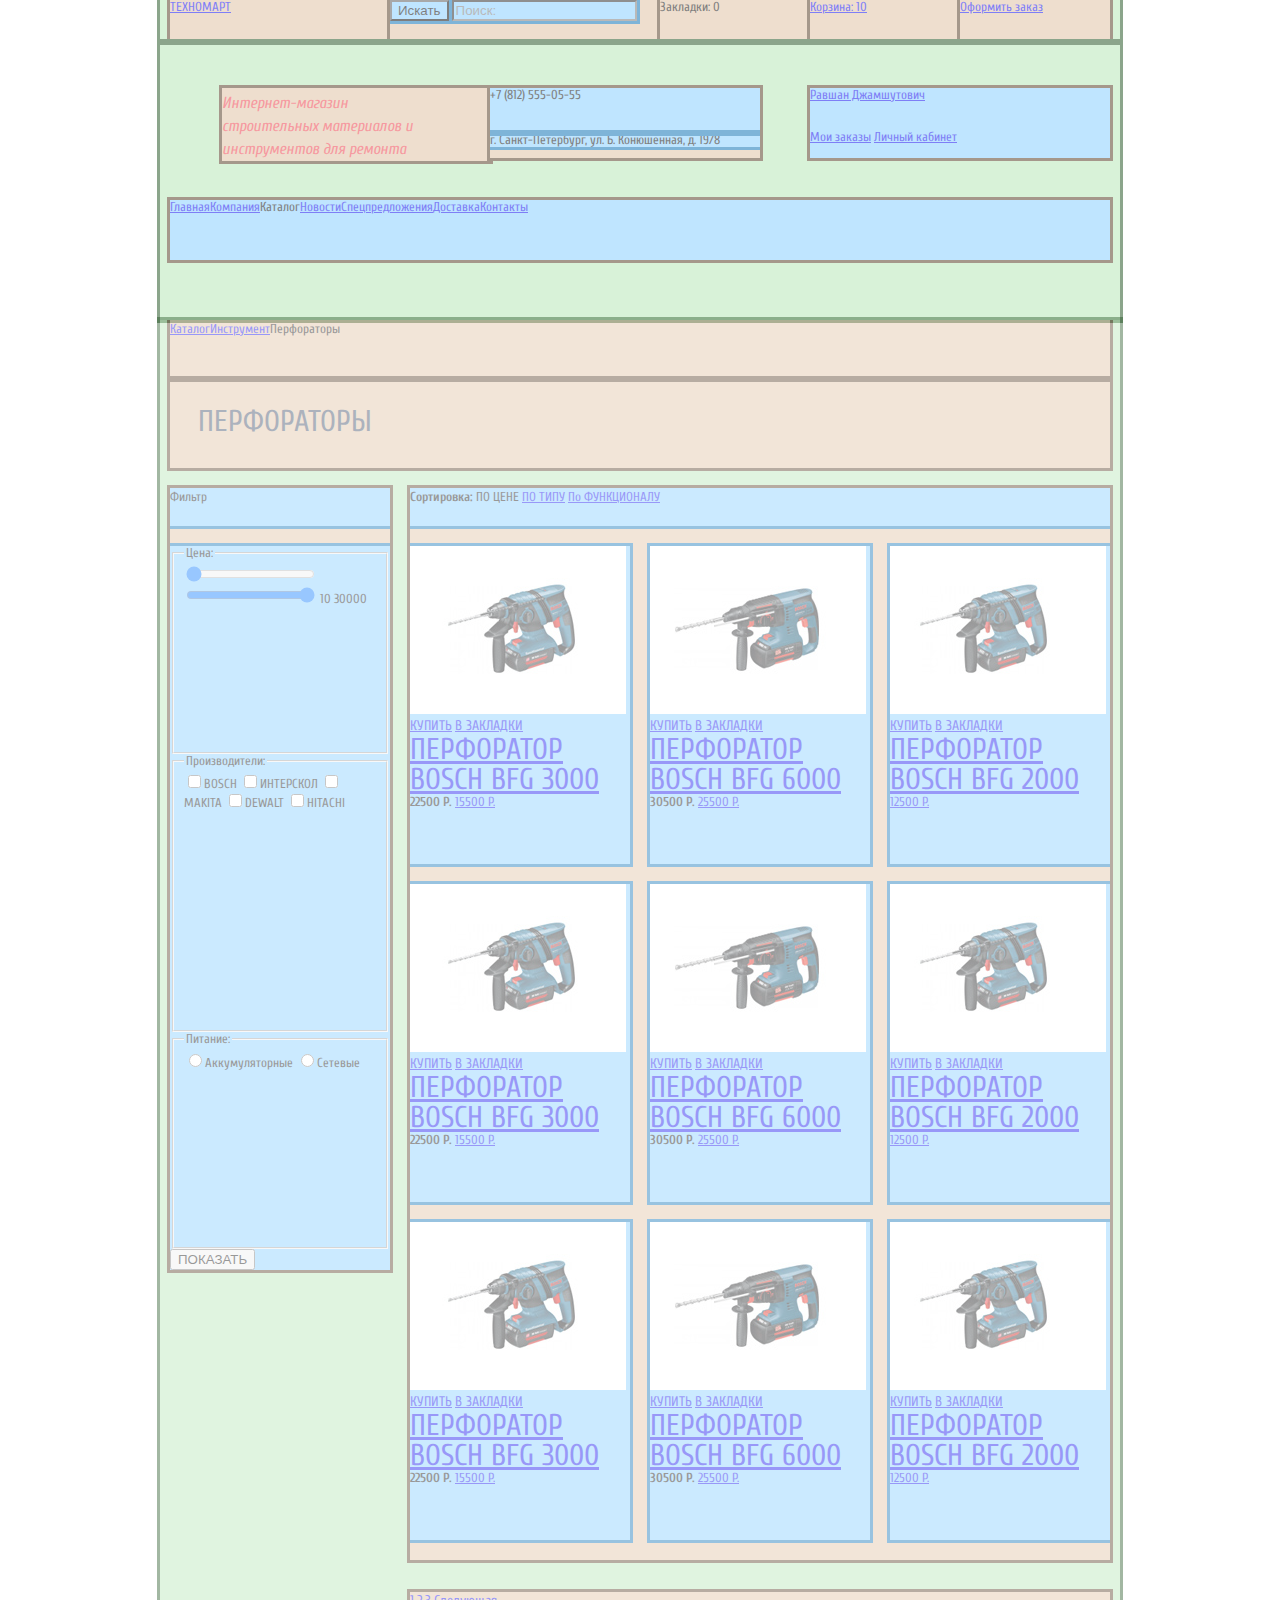
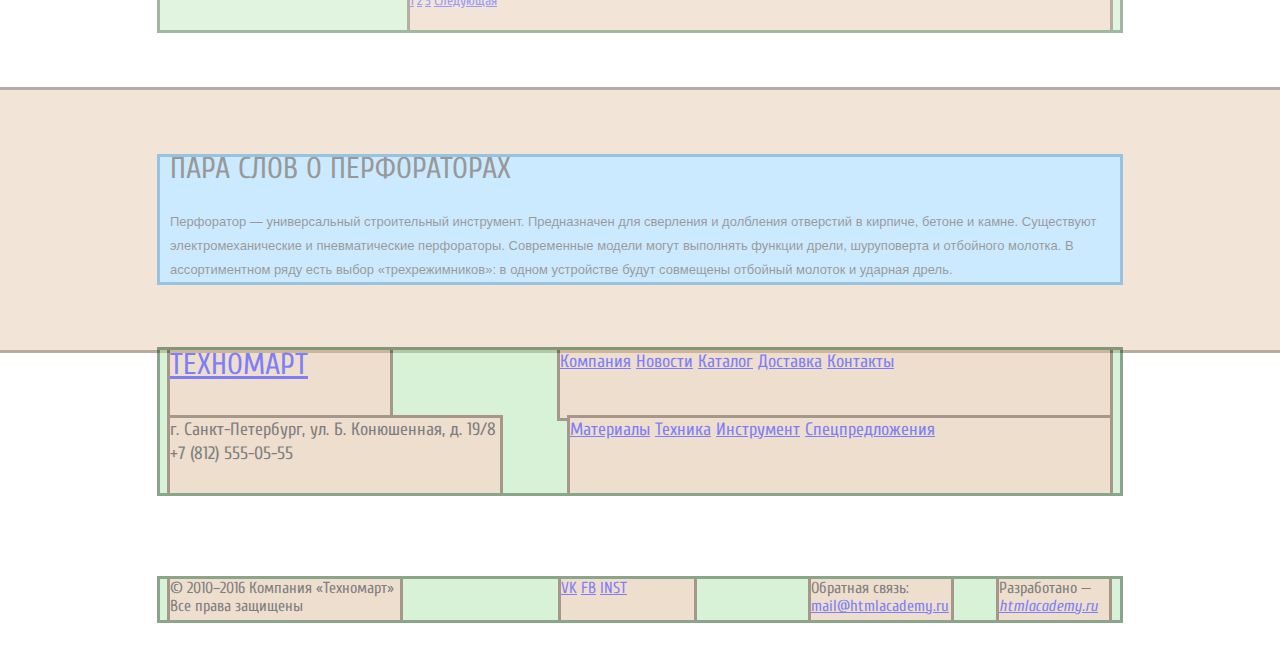
==== catalog.html @ d62066f9 "Layout of catalog.html and technomart-index.html" ====
<!DOCTYPE html>
<html lang="ru">
<head>
  <meta charset="utf-8">
  <title>Technomart - catalog page</title>
  <link href="https://fonts.googleapis.com/css?family=Cuprum:400,400i,700&subset=cyrillic" rel="stylesheet">
  <link rel="stylesheet" href="css/styles.css">
</head>
<body>
  <header class="page-header">
    <div class="header-bgcolor-wrapper-1">
      <div class="layout-positioner clearfix">
        <a class="page-header-logo" href="#">ТЕХНОМАРТ</a>
        <form class="page-header-search" action="#" method="GET">
          <button class="icon-search" type="submit" name="search-button">Искать</button>
          <input type="text" name="searchQuery" placeholder="Поиск:">
        </form>
        <a class="btn btn-bookmarks">Закладки: <span class="bookmarks-number">0</span></a>
        <a class="btn btn-cart cart-not-empty" href="#">Корзина: <span class="cart-products-number">10</span></a>
        <a class="btn btn-header-order" href="#">Оформить заказ</a>
      </div>
    </div>
    <div class="header-bgcolor-wrapper-2">
      <div class="layout-positioner clearfix">
        <h1 class="page-header-description">
          Интернет-магазин
          строительных материалов
          и инструментов для ремонта
        </h1>
        <div class="page-header-contacts">
          <div class="page-header-phone icon-phone">
            +7 (812) 555-05-55
          </div>
          <p class="page-header-address">
            г. Санкт-Петербург, ул. Б. Конюшенная, д. 19/8
          </p>
        </div>
        <div class="user-controls">
          <div class="user-controls-unauthorized is-hidden">
            <a class="btn icon-login" href="#">Войти</a>
            <a class="btn" href="#">Регистрация</a>
          </div>
          <div class="user-controls-authorized">
            <a class="btn icon-user" href="#">Равшан Джамшутович</a>
            <a class="btn icon-logout" href="#"></a>
            <a class="user-controls-orders" href="#">Мои заказы</a>
            <a class="user-controls-account" href="#">Личный кабинет</a>
          </div>
        </div>
        <nav class="page-header-menu">
          <ul>
            <li><a href="#">Главная</a></li>
            <li><a href="#">Компания</a></li>
            <li><a class="page-header-menu-current">Каталог</a></li>
            <li><a href="#">Новости</a></li>
            <li><a href="#">Спецпредложения</a></li>
            <li><a href="#">Доставка</a></li>
            <li><a href="#">Контакты</a></li>
          </ul>
        </nav>
      </div>
    </div>
  </header>
  <main class="catalog-content">
    <div class="layout-positioner">
      <ul class="breadcrumbs">
        <li><a class="breadcrumbs-link" href="#"></a></li>
        <li><a class="breadcrumbs-link" href="#">Каталог</a></li>
        <li><a class="breadcrumbs-link" href="#">Инструмент</a></li>
        <li><a class="breadcrumbs-link breadcrumbs-current">Перфораторы</a></li>
      </ul>
      <div class="catalog-content-heading">
        <h2>ПЕРФОРАТОРЫ</h2>
      </div>
      <section class="filter">
        <div class="filter-heading">
          Фильтр
        </div>
        <form action="#" method="GET">
          <fieldset class="filter-price">
            <legend>Цена:</legend>
            <input type="range" name="minPrice" min="10" max="30000" step="10" value="10">
            <input type="range" name="maxPrice" min="10" max="30000" step="10" value="30000">
            <output name="outputMinPrice">10</output>
            <output name="outputMaxPrice">30000</output>
          </fieldset>
          <fieldset class="filter-manufacturer">
            <legend>Производители:</legend>
            <input type="checkbox" name="bosch" id="bosch"><label for="bosch">BOSCH</label>
            <input type="checkbox" name="interskol" id="interskol"><label for="interskol">ИНТЕРСКОЛ</label>
            <input type="checkbox" name="makita" id="makita"><label for="makita">MAKITA</label>
            <input type="checkbox" name="dewalt" id="dewalt"><label for="dewalt">DEWALT</label>
            <input type="checkbox" name="hitachi" id="hitachi"><label for="hitachi">HITACHI</label>
          </fieldset>
          <fieldset class="filter-power">
            <legend>Питание:</legend>
            <input type="radio" name="powerType" id="accumulator" value="accumulator"><label for="accumulator">Аккумуляторные</label>
            <input type="radio" name="powerType" id="powerNetwork" value="powerNetwork"><label for="powerNetwork">Сетевые</label>
          </fieldset>
          <button type="submit" name="filter-button">ПОКАЗАТЬ</button>
        </form>
      </section>
      <section class="products">
        <div class="sorting">
          <b>Сортировка:</b>
          <a class="sorting-criterion sorting-criterion-current">ПО ЦЕНЕ</a>
          <a class="sorting-criterion" href="#"> ПО ТИПУ</a>
          <a class="sorting-criterion" href="#">По ФУНКЦИОНАЛУ</a>
          <a class="sorting-order icon-up-dir sorting-order-current" href="#"></a>
          <a class="sorting-order icon-down-dir" href="#"></a>
        </div>
        <article class="products-product">
          <img src="img/img-bosch2.jpg" alt="Перфоратор BOSCH BFG 3000" width="216"  height="168">
          <div class="products-product-buy">
            <a class="btn btn-buy js-btn-buy" href="#">КУПИТЬ</a>
            <a class="btn btn-bookmark-product js-bookmark-product" href="#">В ЗАКЛАДКИ</a>
          </div>
          <h2><a class="products-product-name" href="#">Перфоратор BOSCH BFG 3000</a></h2>
          <b class="products-product-price price-old">22500 Р.</b>
          <a class="products-product-price price-new" href="#">15500 Р.</a>
        </article>
        <article class="products-product">
          <img src="img/img-bosch3.jpg" alt="Перфоратор BOSCH BFG 6000" width="216"  height="168">
          <div class="products-product-buy">
            <a class="btn btn-buy js-btn-buy" href="#">КУПИТЬ</a>
            <a class="btn btn-bookmark-product js-bookmark-product" href="#">В ЗАКЛАДКИ</a>
          </div>
          <h2><a class="products-product-name" href="#">Перфоратор BOSCH BFG 6000</a></h2>
          <b class="products-product-price price-old">30500 Р.</b>
          <a class="products-product-price price-new" href="#">25500 Р.</a>
        </article>
        <article class="products-product products-product-new">
          <img src="img/img-bosch4.jpg" alt="Перфоратор BOSCH BFG 2000" width="216"  height="168">
          <div class="products-product-buy">
            <a class="btn btn-buy js-btn-buy" href="#">КУПИТЬ</a>
            <a class="btn btn-bookmark-product js-bookmark-product" href="#">В ЗАКЛАДКИ</a>
          </div>
          <h2><a class="products-product-name" href="#">Перфоратор BOSCH BFG 2000</a></h2>
          <b class="products-product-price price-old"></b>
          <a class="products-product-price price-new" href="#">12500 Р.</a>
        </article>
        <article class="products-product">
          <img src="img/img-bosch2.jpg" alt="Перфоратор BOSCH BFG 3000" width="216"  height="168">
          <div class="products-product-buy">
            <a class="btn btn-buy js-btn-buy" href="#">КУПИТЬ</a>
            <a class="btn btn-bookmark-product js-bookmark-product" href="#">В ЗАКЛАДКИ</a>
          </div>
          <h2><a class="products-product-name" href="#">Перфоратор BOSCH BFG 3000</a></h2>
          <b class="products-product-price price-old">22500 Р.</b>
          <a class="products-product-price price-new" href="#">15500 Р.</a>
        </article>
        <article class="products-product products-product-new">
          <img src="img/img-bosch3.jpg" alt="Перфоратор BOSCH BFG 6000" width="216"  height="168">
          <div class="products-product-buy">
            <a class="btn btn-buy js-btn-buy" href="#">КУПИТЬ</a>
            <a class="btn btn-bookmark-product js-bookmark-product" href="#">В ЗАКЛАДКИ</a>
          </div>
          <h2><a class="products-product-name" href="#">Перфоратор BOSCH BFG 6000</a></h2>
          <b class="products-product-price price-old">30500 Р.</b>
          <a class="products-product-price price-new" href="#">25500 Р.</a>
        </article>
        <article class="products-product">
          <img src="img/img-bosch4.jpg" alt="Перфоратор BOSCH BFG 2000" width="216"  height="168">
          <div class="products-product-buy">
            <a class="btn btn-buy js-btn-buy" href="#">КУПИТЬ</a>
            <a class="btn btn-bookmark-product js-bookmark-product" href="#">В ЗАКЛАДКИ</a>
          </div>
          <h2><a class="products-product-name" href="#">Перфоратор BOSCH BFG 2000</a></h2>
          <b class="products-product-price price-old"></b>
          <a class="products-product-price price-new" href="#">12500 Р.</a>
        </article>
        <article class="products-product products-product-new">
          <img src="img/img-bosch2.jpg" alt="Перфоратор BOSCH BFG 3000" width="216"  height="168">
          <div class="products-product-buy">
            <a class="btn btn-buy js-btn-buy" href="#">КУПИТЬ</a>
            <a class="btn btn-bookmark-product js-bookmark-product" href="#">В ЗАКЛАДКИ</a>
          </div>
          <h2><a class="products-product-name" href="#">Перфоратор BOSCH BFG 3000</a></h2>
          <b class="products-product-price price-old">22500 Р.</b>
          <a class="products-product-price price-new" href="#">15500 Р.</a>
        </article>
        <article class="products-product">
          <img src="img/img-bosch3.jpg" alt="Перфоратор BOSCH BFG 6000" width="216"  height="168">
          <div class="products-product-buy">
            <a class="btn btn-buy js-btn-buy" href="#">КУПИТЬ</a>
            <a class="btn btn-bookmark-product js-bookmark-product" href="#">В ЗАКЛАДКИ</a>
          </div>
          <h2><a class="products-product-name" href="#">Перфоратор BOSCH BFG 6000</a></h2>
          <b class="products-product-price price-old">30500 Р.</b>
          <a class="products-product-price price-new" href="#">25500 Р.</a>
        </article>
        <article class="products-product">
          <img src="img/img-bosch4.jpg" alt="Перфоратор BOSCH BFG 2000" width="216"  height="168">
          <div class="products-product-buy">
            <a class="btn btn-buy js-btn-buy" href="#">КУПИТЬ</a>
            <a class="btn btn-bookmark-product js-bookmark-product" href="#">В ЗАКЛАДКИ</a>
          </div>
          <h2><a class="products-product-name" href="#">Перфоратор BOSCH BFG 2000</a></h2>
          <b class="products-product-price price-old"></b>
          <a class="products-product-price price-new" href="#">12500 Р.</a>
        </article>
      </section>
      <div class="pagination">
        <a class="btn btn-page-number pagination-current" href="#">1</a>
        <a class="btn btn-page-number" href="#">2</a>
        <a class="btn btn-page-number" href="#">3</a>
        <a class="btn btn-page-next" href="#">Следующая</a>
      </div>
    </div>
    <section class="perforators">
      <div class="layout-positioner">
        <b>ПАРА СЛОВ О ПЕРФОРАТОРАХ</b>
        <p>
          Перфоратор — универсальный строительный инструмент. Предназначен для сверления и долбления отверстий в кирпиче, бетоне и камне.
          Существуют электромеханические и пневматические перфораторы. Современные модели могут выполнять функции дрели, шуруповерта и отбойного молотка. В ассортиментном ряду есть выбор «трехрежимников»: в одном устройстве будут совмещены отбойный молоток и ударная дрель.
        </p>
      </div>
    </section>
  </main>
  <footer class="page-footer">
    <div class="footer-bgcolor-wrapper-1">
      <div class="layout-positioner">
        <a class="page-footer-logo" href="#">ТЕХНОМАРТ</a>
        <ul class="page-footer-menu-1">
          <li><a href="#">Компания</a></li>
          <li><a href="#">Новости</a></li>
          <li><a href="#">Каталог</a></li>
          <li><a href="#">Доставка</a></li>
          <li><a href="#">Контакты</a></li>
        </ul>
        <p class="page-footer-contacts">
          г. Санкт-Петербург, ул. Б. Конюшенная, д. 19/8<br>
          +7 (812) 555-05-55
        </p>
        <ul class="page-footer-menu-2">
          <li><a href="#">Материалы</a></li>
          <li><a href="#">Техника</a></li>
          <li><a href="#">Инструмент</a></li>
          <li><a href="#">Спецпредложения</a></li>
        </ul>
      </div>
    </div>
    <div class="footer-bgcolor-wrapper-2">
      <div class="layout-positioner">
        <p class="page-footer-copyrights">
          © 2010–2016 Компания «Техномарт»<br>
          Все права защищены
        </p>
        <div class="page-footer-social">
          <a class="social icon-vk" href="#">VK</a>
          <a class="social icon-facebook" href="#">FB</a>
          <a class="social icon-instagramm" href="#">INST</a>
        </div>
        <p class="page-footer-feedback">
          Обратная связь:
          <a href="mailto:mail@htmlacademy.ru?Subject=Feedback" title="Напишите нам">mail@htmlacademy.ru</a>
        </p>
        <div class="page-footer-developer">
          Разработано —
          <address>
            <a href="#">htmlacademy.ru</a>
          </address>
        </div>
      </div>
    </div>
  </footer>
  <section class="added-to-cart is-hidden">
    <div class="modal-top">
      <button class="modal-close js-modal-close" type="button"></button>
      <span>Товар добавлен в корзину!</span>
    </div>
    <div class="modal-bottom">
      <a class="btn btn-main" href="#">ОФОРМИТЬ ЗАКАЗ</a>
      <button class="btn added-to-cart-btn js-modal-close" type="button">ПРОДОЛЖИТЬ ПОКУПКИ</button>
    </div>
  </section>
</body>
</html>
---- css/styles.css ----
article,
section,
main,
header,
footer {
    display: block;
}


body {
    margin: 0;
    padding: 0;
    font-weight: 400;
    font-size: 13px;
    line-height: 1.06;
    font-family: "Cuprum", "Arial", sans-serif;
    color: #000000;
    background-image: url("../../Technomart-catalog-design.jpg");
    background-position: 50% 0;
}

h1 {
    font-weight: normal;
    font-style: italic;
    font-size: 16px;
    line-height: 1.4375;
    font-family: "Cuprum", "Arial", sans-serif;
    color: #ee3643;
}

h2 {
    margin: 0;
    font-weight: normal;
    font-size: 30px;
    line-height: 1;
    font-family: "Cuprum", "Arial", sans-serif;
    color: #32425c;
    text-transform: uppercase;
}

p {
    margin: 0;
}

.page-header-logo {
    float: left;
    width: 220px;
    min-height: 42px;
}

.page-header-search {
    float: left;
    width: 270px;
    min-height: 42px;
}

.clearfix::after {
    content: "";
    display: table;
    clear: both;
}

.layout-positioner {
    width: 940px;
    padding-left: 10px;
    padding-right: 10px;
    margin: 0 auto;
    outline: 3px solid #194d19;
    background-color: #b3e6b3;
}

.page-header .layout-positioner > * ,
.promo > *,
.products > * ,
.companies > * ,
.services > .layout-positioner > * ,
.info > *,
.page-footer .layout-positioner > *,
.catalog-content > .layout-positioner > *  ,
.perforators{
    outline: 3px solid #4d3319;
    background-color: #dfbf9f;
}

.page-header .layout-positioner > * > *:not(span),
.catalog-content section > * {
/*.page-header .layout-positioner > * > a {*/
    outline: 3px solid #006bb3;
    background-color: #80ccff;
}

.page-header .btn {
    float: left;
    width: 150px;
    min-height: 42px;
}
.page-header {
    opacity: 0.5;
}

.header-bgcolor-wrapper-2 .layout-positioner {
    padding-top: 46px;
    padding-bottom: 60px;
}

.page-header-description {
    float: left;
    width: 198px;
    min-height: 65px;
    margin: 0;
    padding-top: 4px;
    padding-right: 70px;
    margin-left: 52px;
    margin-bottom: 39px;
}

.page-header-contacts {
    float: left;
    width: 270px;
    min-height: 70px;
    margin-bottom: 42px;
}

.page-header-phone {
    box-sizing: border-box;
    height: 45px;
}

.user-controls {
    float: right;
    width: 300px;
    min-height: 46px;
}

.user-controls-unauthorized {
    float: right;
}

.user-controls-authorized {
    min-height: 70px;
}

.page-header-menu {
    clear: both;
}

.page-header-menu ul {
    padding-left: 0;
    font-size: 0;/* margins top/bottom disappear bacause of that */
}

.page-header-menu li {
    display: inline-block;
    height: 60px;
    font-size: 13px;
}

.is-hidden {
    display: none !important;
}

main {
    opacity: 0.4;
}

.index-content {
    padding-top: 59px;
    padding-bottom: 84px;
}

.promo {
    margin-bottom: 33px;
}

.promo-block {
    float: left;
    width: 300px;
    min-height: 123px;
    margin-right: 20px;
    margin-bottom: 20px;
}

.promo-slider {
    float: left;
    width: 620px;
    height: 266px;
    margin-right: 20px;
}

.promo-block.last-in-line {
    margin-right: 0;
}

.products-header {
    position: relative;
    box-sizing: border-box;
    min-height: 89px;
    padding-top: 25px;
    margin-bottom: 20px;
}

.products-header .btn {
    position: absolute;
    top: 25px;
    right: 24px;
}

.products-header > h2 {
    padding-top: 4px;
    margin-left: 29px;
}

.products {
    font-size: 0;
}

.products-product {
    display: inline-block;
    box-sizing: border-box;
    width: 220px;
    height: 318px;
    margin-right: 20px;
    margin-bottom: 20px;
    font-size: 13px;
    vertical-align: top;
}

main .btn {
    font-size: 14px;
    line-height: 18px;
}

.products-product:last-child {
    margin-right: 0;
}

.companies-header {
    position: relative;
    box-sizing: border-box;
    min-height: 89px;
    padding-top: 25px;
    margin-bottom: 20px;
}

.companies-header h2 {
    padding-top: 5px;
    margin-left: 25px;
}

.companies-header > .btn {
    position: absolute;
    top: 25px;
    right: 24px;
}

.companies {
    font-size: 0;
    margin-bottom: 65px;
}

.companies-company {
    position: relative;
    display: inline-block;
    width: 220px;
    height: 145px;
    margin-right: 20px;
    margin-bottom: 20px;
    font-size: 14px;
    line-height: 145px;
    text-align: center;
    vertical-align: top;
}

.companies-company img {
    vertical-align: middle;
    /*position: absolute;*/
    /*top: 50%;*/
    /*left: 50%;*/
}

.companies-company:nth-of-type(4n) {
    margin-right: 0;
}

.services .layout-positioner {
    padding-top: 65px;
    padding-bottom: 102px;
}

.services-header h2 {
    margin-bottom: 29px;
}

.services-header {
    width: 400px;
    min-height: 105px;
    margin-bottom: 22px;
}

.services-slider {
    padding-top: 49px;
}

.services-slider > * {
    outline: 3px solid #006bb3;
    background-color: #80ccff;
}

.services-slider-switch {
    float: left;
    width: 240px;
    min-height: 182px;
    padding-left: 0;
    margin: 0;
    margin-right: 80px;
    list-style: none;
}

.services-slider-wrapper {
    float: right;
    width: 620px;
}

.services-slide b {
    display: inline-block;
    margin-bottom: 24px;
}

.services-slide p {
    min-height: 112px;
}

.info {
    padding-top: 77px;
}

.info-about-company {
    float: left;
    width: 540px;
    min-height: 374px;
}

.info-about-company h2 {
    margin-bottom: 30px;
}

.info-contacts {
    float: right;
    width: 300px;
    min-height: 374px;
}

.info-contacts h2 {
    margin-bottom: 30px;
}

.page-footer {
    opacity: 0.5;
}

.write-us {
    position: fixed;
    top: 50%;
    left: 50%;
    width: 620px;
    height: 430px;
    margin-left: -310px;
    margin-top: -215px;
}

.write-us {
    outline: 3px solid #194d19;
    background-color: #b3e6b3;
}

.page-footer ul {
    padding-left: 0;
    margin: 0;
}

.footer-bgcolor-wrapper-1 {
    padding-bottom: 50px;
    font-size: 0;
    line-height: 68px;
}

.page-footer-logo {
    display: inline-block;
    width: 220px;
    height: 68px;
    margin-right: 170px;
    font-size: 30px;
    line-height: 30px;
    vertical-align: top;
}

.page-footer-menu-1 {
    display: inline-block;
    width: 550px;
    min-height: 68px;
    font-size: 18px;
    line-height: 24px;
    vertical-align: top;
}

.page-footer-menu-1 > li {
    display: inline-block;
}

.page-footer-contacts {
    display: inline-block;
    width: 330px;
    min-height: 75px;
    margin-right: 70px;
    font-size: 18px;
    line-height: 24px;
    vertical-align: top;
}

.page-footer-menu-2 {
    display: inline-block;
    width: 540px;
    min-height: 75px;
    font-size: 18px;
    line-height: 24px;
    vertical-align: top;
}

.page-footer-menu-2 > li {
    display: inline-block;
}

.footer-bgcolor-wrapper-2 {
    font-size: 0;
    padding-top: 36px;
    padding-bottom: 30px;
}

.page-footer-copyrights {
    display: inline-block;
    width: 230px;
    min-height: 41px;
    margin-right: 161px;
    vertical-align: top;
    font-size: 16px;
    line-height: 18px;
}

.page-footer-social {
    display: inline-block;
    min-width: 133px;
    min-height: 41px;
    margin-right: 117px;
    vertical-align: top;
    font-size: 16px;
    line-height: 18px;
    vertical-align: top;
}

.page-footer-feedback {
    display: inline-block;
    width: 140px;
    min-height: 41px;
    margin-right: 48px;
    font-size: 16px;
    line-height: 18px;
    vertical-align: top;
}

.page-footer-developer {
    display: inline-block;
    width: 110px;
    min-height: 41px;
    font-size: 16px;
    line-height: 18px;
    vertical-align: top;
}

.breadcrumbs {
    /*margin-top: 0;*/
    /*margin-bottom: 0;*/
    height: 59px;
    padding-left: 0;
    font-size: 0;
    line-height: 59px;
}

.breadcrumbs > li {
    display: inline-block;
    vertical-align: middle;
}

.breadcrumbs > li > a {
    display: block;
    height: 59px;
    font-size: 13px;
    line-height: 18px;
}

.catalog-content-heading {
    box-sizing: border-box;
    height: 89px;
    padding-top: 28px;
    padding-left: 28px;
    margin-bottom: 20px;
}

.filter {
    float: left;
    width: 220px;
    min-height: 746px;
    margin-right: 20px;
}

.filter-heading,
.sorting {
    min-height: 38px;
    margin-bottom: 20px;
}


.catalog-content .products {
    float: right;
    width: 700px;
    margin-bottom: 32px;
}

.catalog-content .products-product {
    margin-right: 20px;
}

.catalog-content .products-product:nth-of-type(3n) {
    margin-right: 0;
}

.pagination {
    clear: both;
}

.filter-heading,
.products .sorting {
    font-size: 13px;
    line-height: 18px;
}

.filter-price {
    height: 191px;
}

.filter-manufacturer {
    height: 262px;
}

.filter-power {
    height: 200px;
}

.pagination {
    min-height: 38px;
    margin-left: 240px;
    margin-bottom: 60px;
}

.perforators {
    min-height: 130px;
    padding-top: 67px;
    padding-bottom: 63px;
    line-height: 24px;
}

.perforators b {
    display: inline-block;
    font-weight: normal;
    font-size: 30px;
    margin-bottom: 29px;
}

.perforators p {
    font-size: 13px;
    font-family: "PT Sans", "Arial", sans-serif;
}
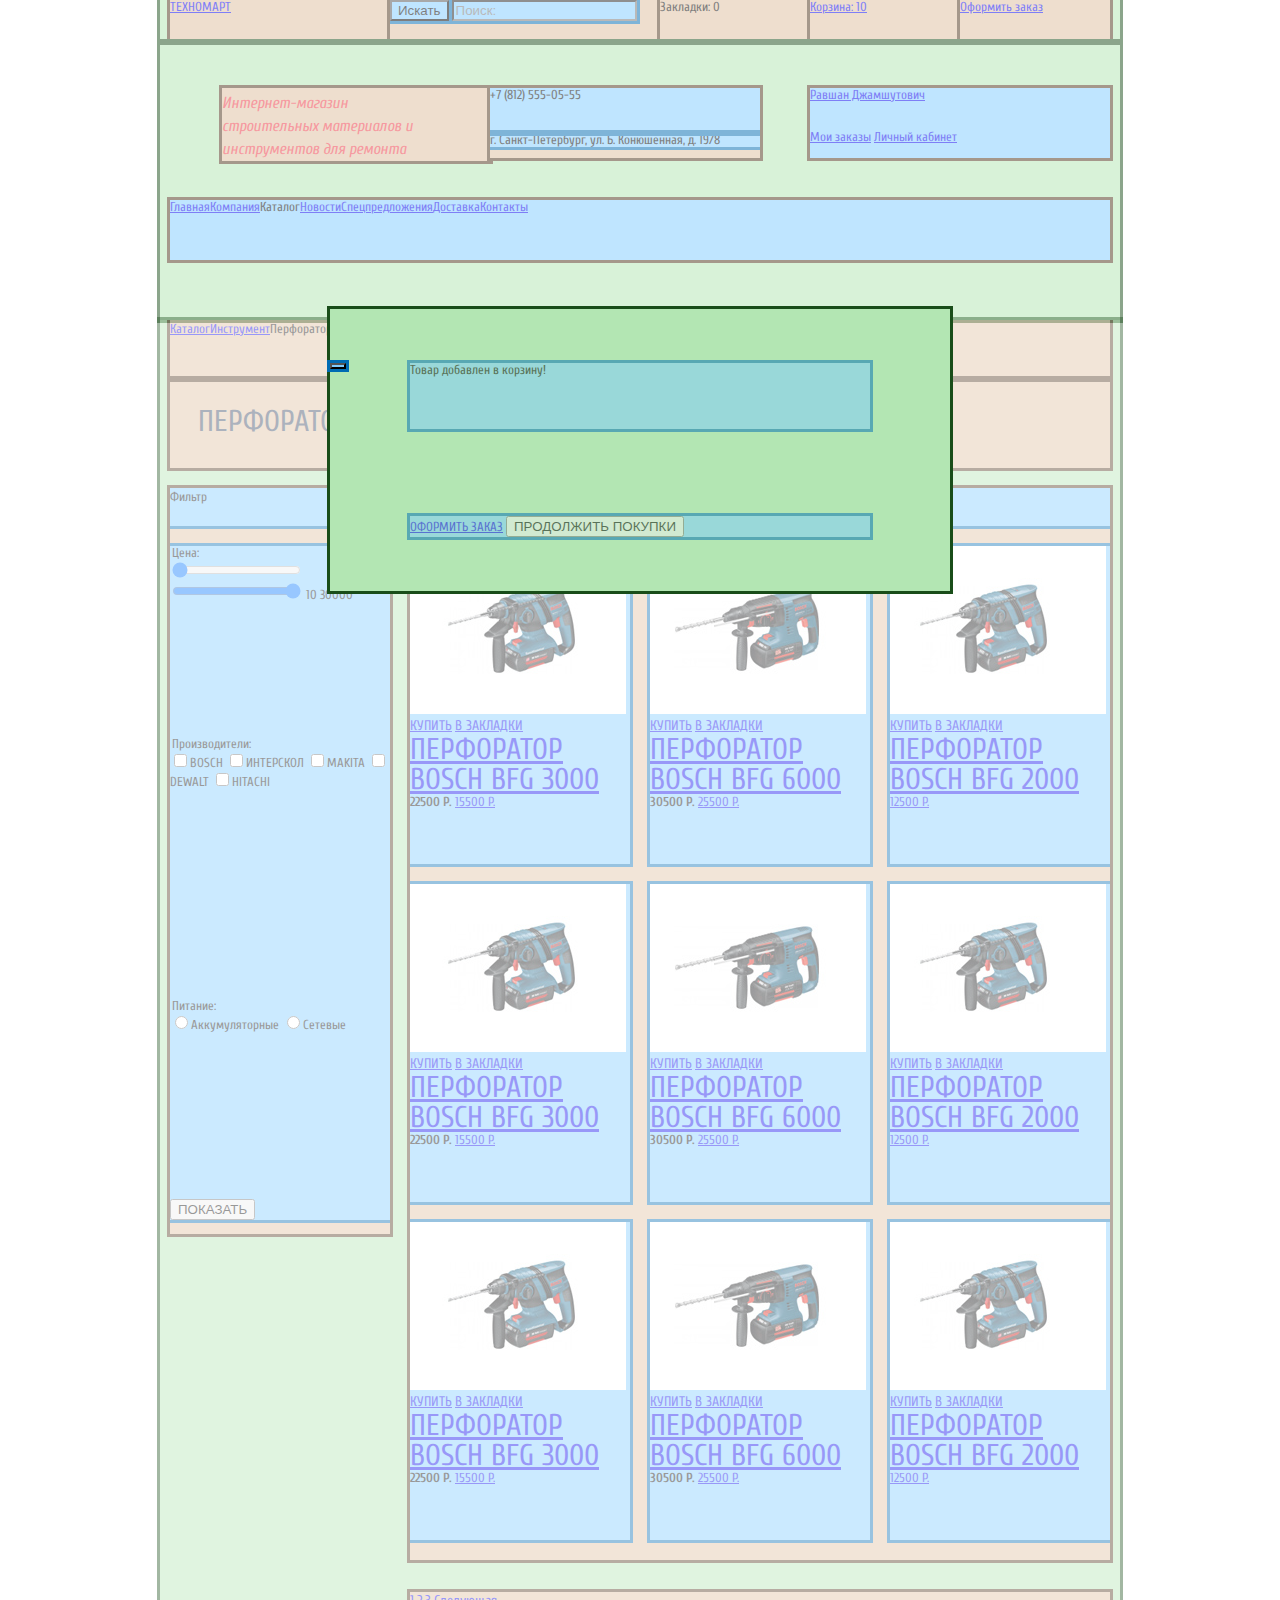
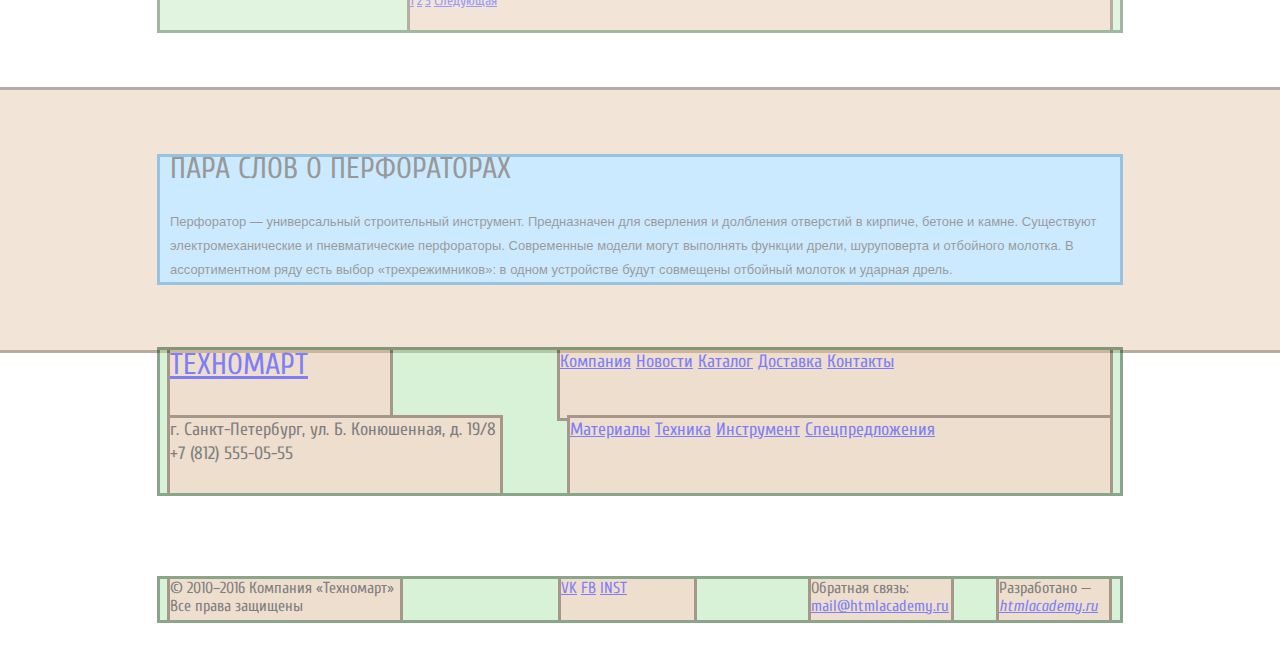
==== commit 0f9ba6bf: "Added layout of modal windows, also reset <fieldset> defaults" ====
--- a/catalog.html
+++ b/catalog.html
@@ -264,14 +264,18 @@
       </div>
     </div>
   </footer>
-  <section class="added-to-cart is-hidden">
+  <section class="added-to-cart ">
     <div class="modal-top">
       <button class="modal-close js-modal-close" type="button"></button>
-      <span>Товар добавлен в корзину!</span>
+      <div class="modal-layout-positioner">
+        <div>Товар добавлен в корзину!</div>
+      </div>
     </div>
     <div class="modal-bottom">
-      <a class="btn btn-main" href="#">ОФОРМИТЬ ЗАКАЗ</a>
-      <button class="btn added-to-cart-btn js-modal-close" type="button">ПРОДОЛЖИТЬ ПОКУПКИ</button>
+      <div class="modal-layout-positioner">
+        <a class="btn btn-main" href="#">ОФОРМИТЬ ЗАКАЗ</a>
+        <button class="btn added-to-cart-btn js-modal-close" type="button">ПРОДОЛЖИТЬ ПОКУПКИ</button>
+      </div>
     </div>
   </section>
 </body>
--- a/css/styles.css
+++ b/css/styles.css
@@ -15,7 +15,7 @@
     line-height: 1.06;
     font-family: "Cuprum", "Arial", sans-serif;
     color: #000000;
-    background-image: url("../../Technomart-catalog-design.jpg");
+    /*background-image: url("../../Technomart-catalog-design.jpg");*/
     background-position: 50% 0;
 }
 
@@ -77,13 +77,14 @@
 .info > *,
 .page-footer .layout-positioner > *,
 .catalog-content > .layout-positioner > *  ,
-.perforators{
+.perforators {
     outline: 3px solid #4d3319;
     background-color: #dfbf9f;
 }
 
 .page-header .layout-positioner > * > *:not(span),
-.catalog-content section > * {
+.catalog-content section > *,
+.write-us > * > * > * {
 /*.page-header .layout-positioner > * > a {*/
     outline: 3px solid #006bb3;
     background-color: #80ccff;
@@ -371,6 +372,57 @@
 .write-us {
     outline: 3px solid #194d19;
     background-color: #b3e6b3;
+    /*background-image: url("../../Write us.jpg");*/
+    opacity: 1;
+}
+
+.write-us .modal-top {
+    position: relative;
+    padding-top: 52px;
+    padding-bottom: 37px;
+    opacity: 0.6;
+}
+
+.modal-layout-positioner {
+    width: 460px;
+    margin: 0 auto;
+    opacity: 0.5;
+}
+
+.write-us-column-left {
+    float: left;
+    width: 220px;
+    min-height: 68px;
+    margin-right: 20px;
+    margin-bottom: 18px;
+}
+
+.write-us-column-right {
+    float: right;
+    width: 220px;
+    min-height: 68px;
+    margin-bottom: 18px;
+}
+
+.write-us-letter {
+    clear: both;
+    min-height: 143px;
+}
+
+.write-us .modal-bottom {
+    min-height: 38px;
+    padding-top: 37px;
+    padding-bottom: 37px;
+    opacity: 0.6;
+}
+
+.write-us input,
+.write-us textarea {
+    width: 100%;
+}
+
+.write-us .modal-close {
+    position: absolute;
 }
 
 .page-footer ul {
@@ -543,6 +595,12 @@
     line-height: 18px;
 }
 
+.filter fieldset {
+    padding: 0;
+    margin: 0;
+    border-width: 0;
+}
+
 .filter-price {
     height: 191px;
 }
@@ -579,3 +637,46 @@
     font-size: 13px;
     font-family: "PT Sans", "Arial", sans-serif;
 }
+
+.added-to-cart {
+    position: fixed;
+    top: 50%;
+    left: 50%;
+    margin-top: -141px;
+    margin-left: -310px;
+    width: 620px;
+    height: 282px;
+
+    outline: 3px solid #194d19;
+    background-color: #b3e6b3;
+    /*background-image: url("../../Added to cart.jpg");*/
+}
+
+.added-to-cart .modal-top {
+    position: relative;
+    padding-top: 54px;
+    /*padding-left: 80px;*/
+    padding-bottom: 50px;
+}
+
+.added-to-cart .modal-top div {
+    width: 460px;
+    height: 66px;
+}
+
+.added-to-cart .modal-bottom {
+    min-height: 38px;
+    padding-top: 37px;
+    /*padding-left: 80px;*/
+    padding-bottom: 37px;
+    /*padding-right: 80px;*/
+}
+
+.added-to-cart .modal-close {
+    position: absolute;
+}
+
+.added-to-cart > * > * {
+    outline: 3px solid #006bb3;
+    background-color: #80ccff;
+}
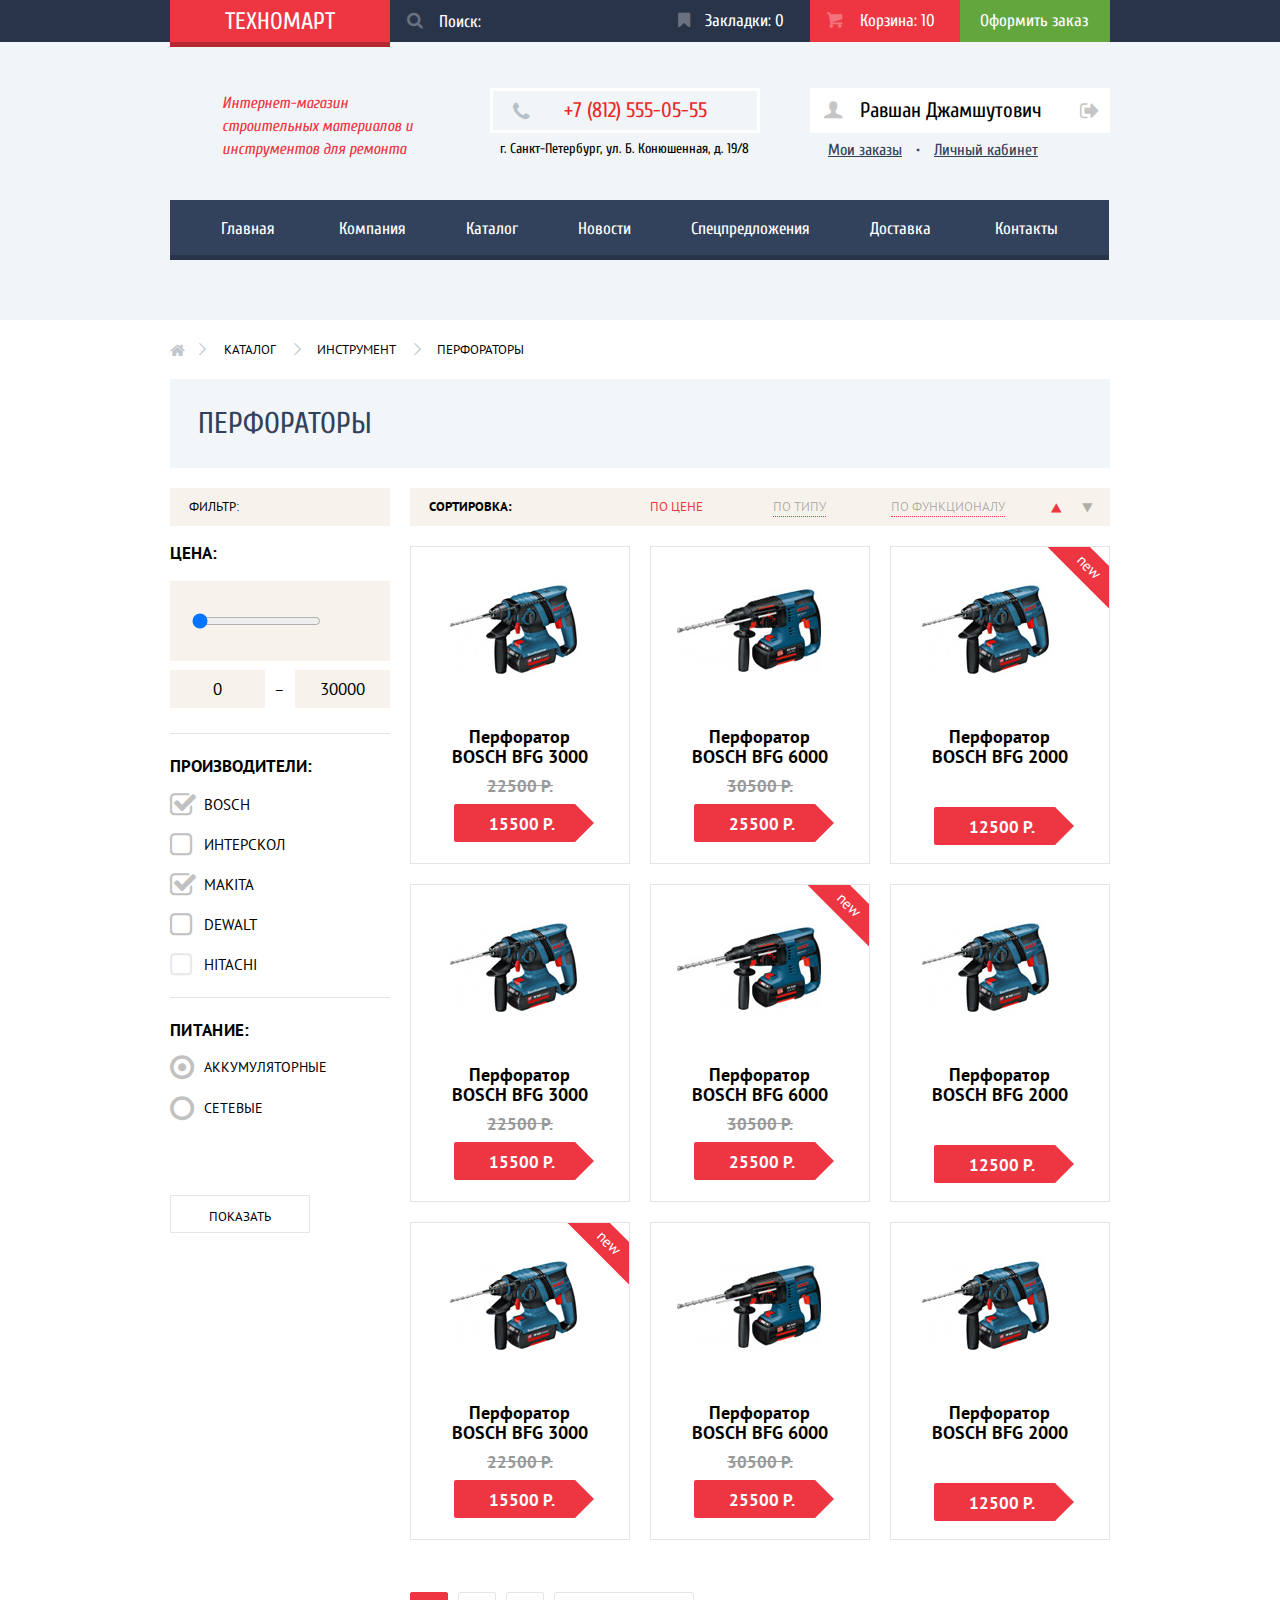
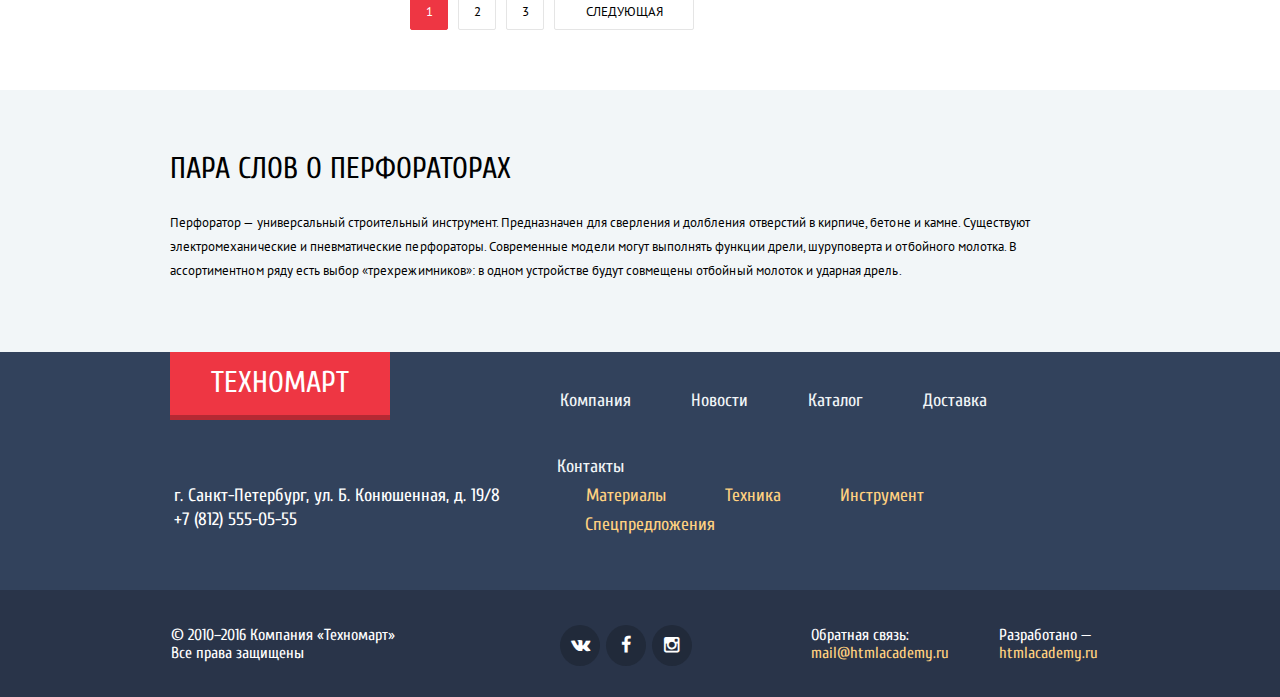
==== commit 542b7d5f: "Decorative elements" ====
--- a/catalog.html
+++ b/catalog.html
@@ -4,6 +4,7 @@
   <meta charset="utf-8">
   <title>Technomart - catalog page</title>
   <link href="https://fonts.googleapis.com/css?family=Cuprum:400,400i,700&subset=cyrillic" rel="stylesheet">
+  <link href="https://fonts.googleapis.com/css?family=PT+Sans:400,700&subset=cyrillic" rel="stylesheet">
   <link rel="stylesheet" href="css/styles.css">
 </head>
 <body>
@@ -12,10 +13,10 @@
       <div class="layout-positioner clearfix">
         <a class="page-header-logo" href="#">ТЕХНОМАРТ</a>
         <form class="page-header-search" action="#" method="GET">
-          <button class="icon-search" type="submit" name="search-button">Искать</button>
           <input type="text" name="searchQuery" placeholder="Поиск:">
+          <button class="icon-search" type="submit" name="search-button"></button>
         </form>
-        <a class="btn btn-bookmarks">Закладки: <span class="bookmarks-number">0</span></a>
+        <a class="btn btn-bookmarks" href="#">Закладки: <span class="bookmarks-number">0</span></a>
         <a class="btn btn-cart cart-not-empty" href="#">Корзина: <span class="cart-products-number">10</span></a>
         <a class="btn btn-header-order" href="#">Оформить заказ</a>
       </div>
@@ -74,27 +75,29 @@
       </div>
       <section class="filter">
         <div class="filter-heading">
-          Фильтр
+          Фильтр:
         </div>
         <form action="#" method="GET">
           <fieldset class="filter-price">
             <legend>Цена:</legend>
-            <input type="range" name="minPrice" min="10" max="30000" step="10" value="10">
-            <input type="range" name="maxPrice" min="10" max="30000" step="10" value="30000">
-            <output name="outputMinPrice">10</output>
+            <div class="filter-price-range">
+              <input type="range" name="minPrice" min="0" max="30000" step="10" value="0">
+              <input class="is-hidden" type="range" name="maxPrice" min="10" max="30000" step="10" value="30000">
+            </div>
+            <output name="outputMinPrice">0</output>
             <output name="outputMaxPrice">30000</output>
           </fieldset>
           <fieldset class="filter-manufacturer">
             <legend>Производители:</legend>
-            <input type="checkbox" name="bosch" id="bosch"><label for="bosch">BOSCH</label>
+            <input type="checkbox" name="bosch" id="bosch" checked><label for="bosch">BOSCH</label>
             <input type="checkbox" name="interskol" id="interskol"><label for="interskol">ИНТЕРСКОЛ</label>
-            <input type="checkbox" name="makita" id="makita"><label for="makita">MAKITA</label>
+            <input type="checkbox" name="makita" id="makita" checked><label for="makita">MAKITA</label>
             <input type="checkbox" name="dewalt" id="dewalt"><label for="dewalt">DEWALT</label>
-            <input type="checkbox" name="hitachi" id="hitachi"><label for="hitachi">HITACHI</label>
+            <input type="checkbox" name="hitachi" id="hitachi" disabled><label for="hitachi">HITACHI</label>
           </fieldset>
           <fieldset class="filter-power">
             <legend>Питание:</legend>
-            <input type="radio" name="powerType" id="accumulator" value="accumulator"><label for="accumulator">Аккумуляторные</label>
+            <input type="radio" name="powerType" id="accumulator" value="accumulator" checked><label for="accumulator">Аккумуляторные</label>
             <input type="radio" name="powerType" id="powerNetwork" value="powerNetwork"><label for="powerNetwork">Сетевые</label>
           </fieldset>
           <button type="submit" name="filter-button">ПОКАЗАТЬ</button>
@@ -106,13 +109,13 @@
           <a class="sorting-criterion sorting-criterion-current">ПО ЦЕНЕ</a>
           <a class="sorting-criterion" href="#"> ПО ТИПУ</a>
           <a class="sorting-criterion" href="#">По ФУНКЦИОНАЛУ</a>
-          <a class="sorting-order icon-up-dir sorting-order-current" href="#"></a>
+          <a class="sorting-order icon-up-dir sorting-order-current"></a>
           <a class="sorting-order icon-down-dir" href="#"></a>
         </div>
         <article class="products-product">
           <img src="img/img-bosch2.jpg" alt="Перфоратор BOSCH BFG 3000" width="216"  height="168">
           <div class="products-product-buy">
-            <a class="btn btn-buy js-btn-buy" href="#">КУПИТЬ</a>
+            <a class="btn btn-buy icon-basket js-btn-buy" href="#">КУПИТЬ</a>
             <a class="btn btn-bookmark-product js-bookmark-product" href="#">В ЗАКЛАДКИ</a>
           </div>
           <h2><a class="products-product-name" href="#">Перфоратор BOSCH BFG 3000</a></h2>
@@ -122,17 +125,17 @@
         <article class="products-product">
           <img src="img/img-bosch3.jpg" alt="Перфоратор BOSCH BFG 6000" width="216"  height="168">
           <div class="products-product-buy">
-            <a class="btn btn-buy js-btn-buy" href="#">КУПИТЬ</a>
+            <a class="btn btn-buy icon-basket js-btn-buy" href="#">КУПИТЬ</a>
             <a class="btn btn-bookmark-product js-bookmark-product" href="#">В ЗАКЛАДКИ</a>
           </div>
           <h2><a class="products-product-name" href="#">Перфоратор BOSCH BFG 6000</a></h2>
           <b class="products-product-price price-old">30500 Р.</b>
           <a class="products-product-price price-new" href="#">25500 Р.</a>
         </article>
-        <article class="products-product products-product-new">
+        <article class="products-product tag-new">
           <img src="img/img-bosch4.jpg" alt="Перфоратор BOSCH BFG 2000" width="216"  height="168">
           <div class="products-product-buy">
-            <a class="btn btn-buy js-btn-buy" href="#">КУПИТЬ</a>
+            <a class="btn btn-buy icon-basket js-btn-buy" href="#">КУПИТЬ</a>
             <a class="btn btn-bookmark-product js-bookmark-product" href="#">В ЗАКЛАДКИ</a>
           </div>
           <h2><a class="products-product-name" href="#">Перфоратор BOSCH BFG 2000</a></h2>
@@ -142,17 +145,17 @@
         <article class="products-product">
           <img src="img/img-bosch2.jpg" alt="Перфоратор BOSCH BFG 3000" width="216"  height="168">
           <div class="products-product-buy">
-            <a class="btn btn-buy js-btn-buy" href="#">КУПИТЬ</a>
+            <a class="btn btn-buy icon-basket js-btn-buy" href="#">КУПИТЬ</a>
             <a class="btn btn-bookmark-product js-bookmark-product" href="#">В ЗАКЛАДКИ</a>
           </div>
           <h2><a class="products-product-name" href="#">Перфоратор BOSCH BFG 3000</a></h2>
           <b class="products-product-price price-old">22500 Р.</b>
           <a class="products-product-price price-new" href="#">15500 Р.</a>
         </article>
-        <article class="products-product products-product-new">
+        <article class="products-product tag-new">
           <img src="img/img-bosch3.jpg" alt="Перфоратор BOSCH BFG 6000" width="216"  height="168">
           <div class="products-product-buy">
-            <a class="btn btn-buy js-btn-buy" href="#">КУПИТЬ</a>
+            <a class="btn btn-buy icon-basket js-btn-buy" href="#">КУПИТЬ</a>
             <a class="btn btn-bookmark-product js-bookmark-product" href="#">В ЗАКЛАДКИ</a>
           </div>
           <h2><a class="products-product-name" href="#">Перфоратор BOSCH BFG 6000</a></h2>
@@ -162,17 +165,17 @@
         <article class="products-product">
           <img src="img/img-bosch4.jpg" alt="Перфоратор BOSCH BFG 2000" width="216"  height="168">
           <div class="products-product-buy">
-            <a class="btn btn-buy js-btn-buy" href="#">КУПИТЬ</a>
+            <a class="btn btn-buy icon-basket js-btn-buy" href="#">КУПИТЬ</a>
             <a class="btn btn-bookmark-product js-bookmark-product" href="#">В ЗАКЛАДКИ</a>
           </div>
           <h2><a class="products-product-name" href="#">Перфоратор BOSCH BFG 2000</a></h2>
           <b class="products-product-price price-old"></b>
           <a class="products-product-price price-new" href="#">12500 Р.</a>
         </article>
-        <article class="products-product products-product-new">
+        <article class="products-product tag-new">
           <img src="img/img-bosch2.jpg" alt="Перфоратор BOSCH BFG 3000" width="216"  height="168">
           <div class="products-product-buy">
-            <a class="btn btn-buy js-btn-buy" href="#">КУПИТЬ</a>
+            <a class="btn btn-buy icon-basket js-btn-buy" href="#">КУПИТЬ</a>
             <a class="btn btn-bookmark-product js-bookmark-product" href="#">В ЗАКЛАДКИ</a>
           </div>
           <h2><a class="products-product-name" href="#">Перфоратор BOSCH BFG 3000</a></h2>
@@ -182,7 +185,7 @@
         <article class="products-product">
           <img src="img/img-bosch3.jpg" alt="Перфоратор BOSCH BFG 6000" width="216"  height="168">
           <div class="products-product-buy">
-            <a class="btn btn-buy js-btn-buy" href="#">КУПИТЬ</a>
+            <a class="btn btn-buy icon-basket js-btn-buy" href="#">КУПИТЬ</a>
             <a class="btn btn-bookmark-product js-bookmark-product" href="#">В ЗАКЛАДКИ</a>
           </div>
           <h2><a class="products-product-name" href="#">Перфоратор BOSCH BFG 6000</a></h2>
@@ -192,7 +195,7 @@
         <article class="products-product">
           <img src="img/img-bosch4.jpg" alt="Перфоратор BOSCH BFG 2000" width="216"  height="168">
           <div class="products-product-buy">
-            <a class="btn btn-buy js-btn-buy" href="#">КУПИТЬ</a>
+            <a class="btn btn-buy icon-basket js-btn-buy" href="#">КУПИТЬ</a>
             <a class="btn btn-bookmark-product js-bookmark-product" href="#">В ЗАКЛАДКИ</a>
           </div>
           <h2><a class="products-product-name" href="#">Перфоратор BOSCH BFG 2000</a></h2>
@@ -201,7 +204,7 @@
         </article>
       </section>
       <div class="pagination">
-        <a class="btn btn-page-number pagination-current" href="#">1</a>
+        <a class="btn btn-page-number pagination-current">1</a>
         <a class="btn btn-page-number" href="#">2</a>
         <a class="btn btn-page-number" href="#">3</a>
         <a class="btn btn-page-next" href="#">Следующая</a>
@@ -264,11 +267,11 @@
       </div>
     </div>
   </footer>
-  <section class="added-to-cart ">
+  <section class="added-to-cart is-hidden">
     <div class="modal-top">
       <button class="modal-close js-modal-close" type="button"></button>
       <div class="modal-layout-positioner">
-        <div>Товар добавлен в корзину!</div>
+        Товар добавлен в корзину!
       </div>
     </div>
     <div class="modal-bottom">
--- a/css/styles.css
+++ b/css/styles.css
@@ -5,7 +5,6 @@
 footer {
     display: block;
 }
-
 
 body {
     margin: 0;
@@ -15,9 +14,65 @@
     line-height: 1.06;
     font-family: "Cuprum", "Arial", sans-serif;
     color: #000000;
-    /*background-image: url("../../Technomart-catalog-design.jpg");*/
+    /*background-image: url("../../Technomart-design.jpg");*/
     background-position: 50% 0;
 }
+
+@font-face {
+    font-weight: normal;
+    font-style: normal;
+
+    font-family: "symbols-technomart";
+    src: url("../fonts/symbols-technomart.woff") format("woff"),
+    url("../fonts/symbols-technomart.woff2") format("woff2");
+}
+
+[class^="icon-"]::before,
+[class*=" icon-"]::before {
+    display: inline-block;
+    width: 1em;
+    margin-right: 0.2em;
+    margin-left: 0.2em;
+
+    font-weight: normal;
+    line-height: 1em;
+    font-family: "symbols-technomart";
+    text-align: center;
+    text-transform: none;
+    text-decoration: inherit;
+    font-style: normal;
+    font-variant: normal;
+
+    speak: none;
+}
+
+.icon-left::before { content: "\3c"; } /* "&lt;" */
+.icon-right::before { content: "\3e"; } /* "&gt;" */
+.icon-basket::before { content: "\62"; } /* "b" */
+.icon-facebook::before { content: "\66"; } /* "f" */
+.icon-twitter::before { content: "\74"; } /* "t" */
+.icon-vk::before { content: "\76"; } /* "v" */
+.icon-up::before { content: "\2c4"; } /* "˄" */
+.icon-down::before { content: "\2c5"; } /* "˅" */
+.icon-left-big::before { content: "\2190"; } /* "←" */
+.icon-right-big::before { content: "\2192"; } /* "→" */
+.icon-login::before { content: "\2386"; } /* "⎆" */
+.icon-logout::before { content: "\241b"; } /* "␛" */
+.icon-up-dir::before { content: "\25b2"; } /* "▲" */
+.icon-down-dir::before { content: "\25bc"; } /* "▼" */
+.icon-circle::before { content: "\25cb"; } /* "○" */
+.icon-circle-dot::before { content: "\25cf"; } /* "●" */
+.icon-star::before { content: "\2605"; } /* "★" */
+.icon-check-off::before { content: "\2610"; } /* "☐" */
+.icon-check-on::before { content: "\2611"; } /* "☑" */
+.icon-youtube::before { content: "\f39e"; } /* "" */
+.icon-home::before { content: "🏠"; } /* "\1f3e0" */
+.icon-user::before { content: "👨"; } /* "\1f468" */
+.icon-phone::before { content: "📞"; } /* "\1f4de" */
+.icon-instagramm::before { content: "📷"; } /* "\1f4f7" */
+.icon-search::before { content: "🔍"; } /* "\1f50d" */
+.icon-bookmark::before { content: "🔖"; } /* "\1f516" */
+
 
 h1 {
     font-weight: normal;
@@ -44,14 +99,103 @@
 
 .page-header-logo {
     float: left;
+    box-sizing: border-box;
     width: 220px;
     min-height: 42px;
+    padding: 9px 55px;
+    padding-top: 10px;
+    padding-bottom: 8px;
+    font-weight: 400;
+    font-size: 24px;
+    line-height: 24px;
+    color: #ffffff;
+    background-color: #ee3643;
+    box-shadow: 0 5px 0 0 #b52933;
+    text-decoration: none;
+}
+
+.page-header-logo[href]:hover {
+    background-color: #ca2c37;
+}
+
+.page-header-logo[href]:active {
+    background-color: #ba2732;
 }
 
 .page-header-search {
+    position: relative;
     float: left;
     width: 270px;
     min-height: 42px;
+    font-size: 17px;
+    line-height: 18px;
+}
+
+.page-header-search button {
+    position: absolute;
+    top: 0px;
+    left: 0px;
+    width: 49px;
+    height: 42px;
+    padding: 0px;
+    border: none;
+    background-color: transparent;
+    cursor: pointer;
+    outline: none;
+}
+
+.page-header-search button::before {
+    font-size: 17px;
+    line-height: 18px;
+    color: white;
+    opacity: 0.3;
+}
+
+.page-header-search input[type="text"] {
+    display: inline-block;
+    /*width: 221px;*/
+    box-sizing: border-box;
+    width: 100%;
+    height: 42px;
+    padding: 0;
+    padding-left: 49px;
+    border: none;
+    font-size: 17px;
+    line-height: 18px;
+    font-family: "Cuprum", "Arial", sans-serif;
+    background-color: transparent;
+}
+
+.page-header-search input[type="text"]::-webkit-input-placeholder {
+    color: white;
+}
+
+.page-header-search input[type="text"]::-moz-placeholder {
+    color: #fff;
+    opacity: 1;
+}
+
+.page-header-search input[type="text"]:-ms-input-placeholder {
+    color: white;
+}
+
+.page-header-search:hover {
+    background-color: #212a3a;
+}
+
+.page-header-search:hover button::before {
+    opacity: 1;
+}
+
+.page-header-search input[type="text"]:focus {
+    color: #000;
+    background-color: #fff;
+    outline: none;
+}
+
+.page-header-search input[type="text"]:focus +  button::before {
+    color: #f00;
+    opacity: 1;
 }
 
 .clearfix::after {
@@ -65,38 +209,117 @@
     padding-left: 10px;
     padding-right: 10px;
     margin: 0 auto;
-    outline: 3px solid #194d19;
-    background-color: #b3e6b3;
-}
-
-.page-header .layout-positioner > * ,
-.promo > *,
-.products > * ,
-.companies > * ,
-.services > .layout-positioner > * ,
-.info > *,
-.page-footer .layout-positioner > *,
-.catalog-content > .layout-positioner > *  ,
-.perforators {
+    /*outline: 3px solid #194d19;
+    background-color: #b3e6b3;*/
+}
+
+.page-header .layout-positioner {
+    outline: none;
+    background-color: transparent;
+}
+
+/*.products > * ,*/
+/*.companies > .companies-company ,*/
+/*.services > .layout-positioner > * ,*/
+/*.info > *,*/
+/*.page-footer .layout-positioner > *,*/
+/*.catalog-content > .layout-positioner > *  ,*/
+/*.perforators {
     outline: 3px solid #4d3319;
     background-color: #dfbf9f;
-}
-
-.page-header .layout-positioner > * > *:not(span),
-.catalog-content section > *,
-.write-us > * > * > * {
-/*.page-header .layout-positioner > * > a {*/
-    outline: 3px solid #006bb3;
-    background-color: #80ccff;
-}
-
+}*/
 .page-header .btn {
+    position: relative;
     float: left;
+    box-sizing: border-box;
     width: 150px;
     min-height: 42px;
-}
-.page-header {
+    padding: 12px 0px;
+    font-size: 17px;
+    line-height: 18px;
+    color: #ffffff;
+}
+
+
+.page-header .btn-bookmarks {
+    padding-left: 45px;
+}
+
+.page-header .btn-bookmarks:hover {
+    background-color: #212a3a;
+}
+
+.page-header .btn-bookmarks:hover::before {
+    opacity: 1;
+}
+
+.page-header .btn-cart {
+    padding-left: 50px;
+}
+
+.page-header .btn-cart:hover {
+    background-color: #212a3a;
+}
+
+.page-header .btn-cart:hover::before {
+    opacity: 1;
+}
+
+.page-header .btn-bookmarks:active {
+    background-color: #161d29;
+    opacity: 0.6;
+}
+
+.page-header .btn-bookmarks:active::before {
     opacity: 0.5;
+}
+
+.page-header .btn-cart:active {
+    background-color: #161d29;
+    opacity: 0.6;
+}
+
+.page-header .btn-cart:active::before {
+    opacity: 0.5;
+}
+
+.btn-bookmarks::before {
+    content: "\1f516";
+    position: absolute;
+    left: 18px;
+    font-family: "symbols-technomart";
+    opacity: 0.3;
+}
+
+.btn-cart::before {
+    content: "\62";
+    position: absolute;
+    left: 17px;
+    font-family: "symbols-technomart";
+    opacity: 0.3;
+}
+
+.page-header .btn-header-order {
+    padding-left: 20px;
+    background-color: #63a63e;
+}
+
+.page-header .btn-header-order:hover {
+    background-color: #5fbb2d;
+}
+
+.page-header .btn-header-order:active {
+    color: rgba(255, 255, 255, 0.51);
+    background-color: #518534;
+}
+
+.header-bgcolor-wrapper-1 {
+    background-color: #293449;
+    color: white;
+}
+
+.header-bgcolor-wrapper-2 {
+    background-color: #f1f5f7;
 }
 
 .header-bgcolor-wrapper-2 .layout-positioner {
@@ -119,12 +342,35 @@
     float: left;
     width: 270px;
     min-height: 70px;
-    margin-bottom: 42px;
+    margin-bottom: 39px;
 }
 
 .page-header-phone {
+    position: relative;
     box-sizing: border-box;
     height: 45px;
+    padding-top: 10px;
+    padding-left: 71px;
+    padding-bottom: 8px;
+    margin-bottom: 4px;
+    border: 3px solid #ffffff;
+    font-size: 21px;
+    line-height: 18px;
+    color: #e9292a;
+}
+
+.page-header-address {
+    margin-left: 10px;
+    font-size: 14px;
+    line-height: 24px;
+}
+
+.page-header-phone::before {
+    content: "\1f4de";
+    position: absolute;
+    left: 13px;
+    font-family: "symbols-technomart";
+    color: #b7bfc8;
 }
 
 .user-controls {
@@ -137,8 +383,137 @@
     float: right;
 }
 
+.user-controls .btn {
+    min-height: 45px;
+    padding-top: 13px;
+    padding-bottom: 13px;
+    font-size: 21px;
+    line-height: 18px;
+    text-align: center;
+    color: #000000;
+    background-color: #ffffff;
+}
+
+.user-controls-unauthorized .btn:first-child {
+    position: relative;
+    width: 121px;
+    padding-left: 48px;
+    text-align: initial;
+}
+
+.user-controls-unauthorized .btn:first-child::before {
+    position: absolute;
+    left: 14px;
+    margin: 0;
+    content: "\2386";
+    font-family: "symbols-technomart";
+    color: #c5c5c5;
+
+}
+
+.user-controls-unauthorized .btn:last-child {
+    margin-left: 10px;
+}
+
 .user-controls-authorized {
+    position: relative;
     min-height: 70px;
+}
+
+.user-controls-unauthorized .btn:hover {
+    color: #ee3643;
+}
+
+.user-controls-unauthorized .btn:hover::before {
+    color: #32425c;
+}
+
+.user-controls-unauthorized .btn:active {
+    color: rgba(0, 0, 0, 0.3);
+}
+
+.user-controls-unauthorized .btn:active::before {
+    color: #c5c5c5;
+}
+
+.user-controls-authorized .btn {
+    display: inline-block;
+}
+
+.user-controls-authorized .btn.icon-user {
+    width: 240px;
+    margin-bottom: 8px;
+    padding-left: 42px;
+}
+
+.user-controls-authorized .btn.icon-logout {
+    position: relative;
+    margin-bottom: 8px;
+    width: 60px;
+}
+
+.user-controls-authorized .icon-logout::before {
+    position: absolute;
+    top: 12px;
+    right: 6px;
+    color: #c5c5c5;
+}
+
+.user-controls-authorized .btn.icon-user::before {
+    position: absolute;
+    top: 13px;
+    left: 14px;
+    margin: 0;
+    font-size: 18px;
+    line-height: 18px;
+    color: #c5c5c5;
+}
+
+.user-controls-orders,
+.user-controls-account {
+    font-weight: 400;
+    font-size: 16px;
+    line-height: 1.2;
+    color: #32425c;
+}
+
+.user-controls-orders {
+    position: relative;
+    padding-left: 18px;
+    padding-right: 29px;
+}
+
+.user-controls-orders::after {
+    content: ".";
+    position: absolute;
+    top: -8px;
+    right: 11px;
+    font-weight: 700;
+    font-size: 20px;
+}
+
+.user-controls-authorized .icon-user:hover::before,
+.user-controls-authorized .icon-logout:hover::before {
+    color: #32425c;
+}
+
+.user-controls-orders:hover,
+.user-controls-account:hover {
+    color: #ee3643;
+}
+
+.user-controls-authorized .icon-user:active::before,
+.user-controls-authorized .icon-logout:active::before {
+    color: #c5c5c5;
+}
+
+.user-controls-authorized .icon-user:active {
+    color: rgba(0, 0, 0, 0.3);
+}
+
+.user-controls-orders:active,
+.user-controls-account:active {
+    color: rgba(50, 66, 92, 0.3);
 }
 
 .page-header-menu {
@@ -152,16 +527,67 @@
 
 .page-header-menu li {
     display: inline-block;
+    color: #ffffff;
+    background-color: #32425c;
+}
+
+.page-header-menu li a {
+    display: block;
+    box-sizing: border-box;
     height: 60px;
-    font-size: 13px;
+    padding-top: 20px;
+    padding-left: 30px;
+    padding-bottom: 22px;
+    padding-right: 30px;
+    font-size: 17px;
+    line-height: 1;
+    color: #ffffff;
+    background-color: transparent;
+    text-decoration: none;
+    box-shadow: inset 0 -5px 0 0 #293449;
+}
+
+.page-header-menu li:first-of-type a {
+    padding-left: 51px;
+    padding-right: 34px;
+}
+
+.page-header-menu li:last-of-type a {
+    padding-right: 51px;
+    padding-left: 34px;
+}
+
+.page-header-menu li:hover {
+    background-color: #293449;
+}
+
+.page-header-menu li a:active {
+    color: rgba(255, 255, 255, 0.5);
+    background-color: #1d2739;
+    box-shadow: none;
 }
 
 .is-hidden {
     display: none !important;
 }
 
-main {
-    opacity: 0.4;
+main .btn,
+.write-us .btn,
+.added-to-cart .btn {
+    display: block;
+    box-sizing: border-box;
+    width: 100%;
+    /*padding: 11px 0px;*/
+    padding-top: 11px;
+    padding-bottom: 9px;
+    font-weight: 400;
+    font-size: 14px;
+    line-height: 18px;
+    font-family: "Cuprum", "Arial", sans-serif;
+    color: #ffffff;
+    text-align: center;
+    text-transform: uppercase;
+    border-radius: 2px;
 }
 
 .index-content {
@@ -174,41 +600,209 @@
 }
 
 .promo-block {
+    position: relative;
     float: left;
+    box-sizing: border-box;
     width: 300px;
     min-height: 123px;
     margin-right: 20px;
     margin-bottom: 20px;
+    padding-top: 21px;
+    padding-left: 22px;
+    font-family: "Cuprum", "Arial", sans-serif;
+    color: #ffffff;
+    background-repeat: no-repeat;
+    overflow: hidden;
+}
+
+.promo-block b {
+    display: block;
+    margin-bottom: 12px;
+    font-size: 24px;
+    line-height: 30px;
+}
+
+.promo-block .btn-promo {
+    width: 135px;
+    margin-left: 1px;
+    background-color: rgba(0, 0, 0, 0.1);
+}
+
+.btn-promo:hover {
+    background-color: rgba(0, 0, 0, 0.2);
+}
+
+.btn-promo:active {
+    background-color: rgba(0, 0, 0, 0.3);
+}
+
+.promo-block-materials .btn-promo,
+.promo-block-tools .btn-promo {
+    margin-left: 3px;
+}
+
+.promo-block-materials {
+    background-color: #f6b22d;
+    background-image: url("../img/bg-promo-pic1.png");
+    background-position: 213px 31px;
+}
+
+.promo-block-tools {
+    background-color: #4aafde;
+    background-image: url("../img/bg-promo-pic2.png");
+    background-position: 197px 33px;
+}
+
+.promo-block-machines {
+    background-color: #cc79d1;
+    background-image: url("../img/bg-promo-pic3.png");
+    background-position: 191px 31px;
+}
+
+.promo-block-discounts {
+    background-color: #85d179;
+    background-image: url("../img/bg-promo-pic4.png");
+    background-position: 196px 26px;
+}
+
+.promo-block-delivery {
+    background-color: #f6b22d;
+    background-image: url("../img/bg-promo-pic5.png");
+    background-position: 191px 32px;
 }
 
 .promo-slider {
+    position: relative;
     float: left;
     width: 620px;
+    /*height: 266px;*/
+    margin-right: 20px;
+}
+
+.btn-main {
+    background-color: #ee3643;
+}
+.btn-main:hover {
+    background-color: #ca2c37;
+}
+
+.btn-main:active {
+    background-color: #ba2732;
+}
+
+.promo-slider-switch {
+    position: absolute;
+    top: 112px;
+    height: 45px;
+    font-size: 45px;
+    line-height: 18px;
+}
+
+.promo-slider-switch.switch-prev {
+    left: 24px;
+}
+
+.promo-slider-switch.switch-prev::before {
+    content: "\3c";
+    display: inline-block;
+    color: #ffffff;
+    line-height: 45px;
+    font-family: "symbols-technomart";
+    vertical-align: middle;
+}
+
+.promo-slider-switch.switch-next {
+    right: 21px;
+}
+
+.promo-slider-switch.switch-next::before {
+    content: "\3e";
+    display: inline-block;
+    color: #ffffff;
+    line-height: 45px;
+    font-family: "symbols-technomart";
+    /*vertical-align: middle;*/
+}
+
+.promo-slider .btn-main {
+    position: absolute;
+    bottom: 22px;
+    left: 25px;
+    width: 195px;
+    text-indent: 4px;
+}
+
+.promo-slider-title {
+    display: block;
+    font-weight: 700;
+    color: #ffffff;
+}
+
+.promo-slider-title.slider-title-large {
+    margin-bottom: 5px;
+    font-size: 36px;
+    line-height: 30px;
+    text-transform: uppercase;
+}
+
+.promo-slider-title.slider-title-small {
+    margin-left: 1px;
+    font-weight: 400;
+    font-size: 18px;
+    line-height: 24px;
+}
+
+.promo-slider-perforator .slider-title-small {
+    font-family: "PT Sans", "Arial", sans-serif;
+}
+
+.promo-slider .promo-slide-current {
+    display: block;
+}
+
+.promo-slider-perforator,
+.promo-slider-drill {
+    display: none;
+    box-sizing: border-box;
+    padding-left: 24px;
+    padding-top: 26px;
     height: 266px;
-    margin-right: 20px;
+}
+
+.promo-slider-perforator {
+    background-image: url("../img/bg-perforating-man.jpg");
+}
+
+.promo-slider input[type="radio"] {
+    display: none;
 }
 
 .promo-block.last-in-line {
     margin-right: 0;
 }
 
-.products-header {
+.products-header,
+.companies-header {
     position: relative;
     box-sizing: border-box;
     min-height: 89px;
     padding-top: 25px;
     margin-bottom: 20px;
-}
-
-.products-header .btn {
-    position: absolute;
+    background-color: #f7f3ec;
+}
+
+.products-header .btn,
+.companies-header .btn {
+    position: absolute;
+    width: 253px;
     top: 25px;
     right: 24px;
 }
 
-.products-header > h2 {
-    padding-top: 4px;
-    margin-left: 29px;
+.products-header > h2,
+.companies-header > h2 {
+    padding-top: 5px;
+    margin-left: 28px;
 }
 
 .products {
@@ -216,18 +810,115 @@
 }
 
 .products-product {
+    position: relative;
     display: inline-block;
     box-sizing: border-box;
     width: 220px;
     height: 318px;
     margin-right: 20px;
     margin-bottom: 20px;
+    border: 1px solid #e5e5e5;
     font-size: 13px;
+    font-family: "PT Sans", "Arial", sans-serif;
     vertical-align: top;
-}
-
-main .btn {
-    font-size: 14px;
+    text-align: center;
+    overflow: hidden;
+}
+
+.products-product:hover {
+    border: 1px solid transparent;
+    box-shadow: 0 10px 25px 0 rgba(41, 52, 73, 0.5);
+}
+
+.products-product:hover .products-product-buy {
+    display: block;
+}
+
+.products-product-buy {
+    width: 135px;
+    margin: 0 auto;
+    margin-bottom: 43px;
+    padding-top: 45px;
+}
+
+.products-product-buy .btn-buy {
+    position: relative;
+    margin-bottom: 7px;
+    background-color: #63a63e;
+    box-shadow: inset 0 -3px 0 0 #367315;
+}
+
+.products-product-buy .btn-buy::before {
+    position: absolute;
+    left: 13px;
+    top: 10px;
+    /*width: 20px;*/
+    /*height: 20px;*/
+    margin: 0;
+    font-size: 17px;
+    line-height: 18px;
+    color: rgba(255, 255, 255, 0.3);
+}
+
+.products-product-buy .btn-buy:hover {
+    background-color: #5fbb2d;
+}
+
+.products-product-buy .btn-buy:hover::before {
+    color: rgba(255, 255, 255, 1);
+}
+
+.products-product-buy .btn-buy:active {
+    background-color: #518534;
+    box-shadow: none;
+}
+
+.products-product-buy .btn-buy:active::before {
+    color: rgba(255, 255, 255, 1);
+}
+
+.products-product-buy .btn-bookmark-product {
+    color: #32425c;
+    background-color: #ffffff;
+    box-shadow: inset 0 0 0 3px #63a63e;
+}
+
+.products-product-buy .btn-bookmark-product:hover {
+    box-shadow: inset 0 0 0 3px #32425c;
+}
+
+.products-product-buy .btn-bookmark-product:active {
+    box-shadow: inset 0 0 0 3px #32425c;
+    opacity: 0.3;
+}
+
+.products-product:hover img {
+    display: none;
+}
+
+.products-product-buy {
+    display: none;
+}
+
+.products-product-name {
+    display: block;
+    width: 157px;
+    margin: 0 auto;
+    margin-bottom: 10px;
+    padding-top: 9px;
+    font-weight: 700;
+    font-size: 18px;
+    line-height: 20px;
+    font-family: "PT Sans", "Arial", sans-serif;
+    color: #000000;
+    text-decoration: none;
+    text-transform: capitalize;
+    text-indent: -1px;
+}
+
+.products-product-price {
+    font-weight: 700;
+    font-size: 17px;
     line-height: 18px;
 }
 
@@ -235,13 +926,52 @@
     margin-right: 0;
 }
 
-.companies-header {
+.products-product-price.price-old {
+    display: inline-block;
+    min-height: 18px;
+    color: #999999;
+    text-decoration: line-through;
+}
+
+.products-product-price.price-new {
+    position: relative;
+    display: block;
+    box-sizing: border-box;
+    width: 122px;
+    height: 38px;
+    padding-top: 11px;
+    padding-bottom: 9px;
+    padding-left: 35px;
+    margin-top: 9px;
+    /*margin-bottom: 20px;*/
+    margin-left: 43px;
+    color: #ffffff;
+    background-color: #ee3643;
+    border-radius: 2px;
+    text-decoration: none;
+    text-align: left;
+    /*text-indent: 13px;*/
+}
+
+.products-product-price.price-new::after {
+    content: "";
+    position: absolute;
+    right: -37px;
+    bottom: 0;
+    display: inline-block;
+    width: 0;
+    height: 0;
+    border: 19px solid transparent;
+    border-left: 19px solid #ee3643;
+}
+
+/*.companies-header {
     position: relative;
     box-sizing: border-box;
     min-height: 89px;
     padding-top: 25px;
     margin-bottom: 20px;
-}
+}*/
 
 .companies-header h2 {
     padding-top: 5px;
@@ -262,10 +992,14 @@
 .companies-company {
     position: relative;
     display: inline-block;
+    box-sizing: border-box;
     width: 220px;
     height: 145px;
     margin-right: 20px;
     margin-bottom: 20px;
+    /*padding-left: 1000px;*/
+    /*padding-right: 1000px;*/
+    border: 1px solid #e5e5e5;
     font-size: 14px;
     line-height: 145px;
     text-align: center;
@@ -283,28 +1017,54 @@
     margin-right: 0;
 }
 
+.companies-company [src*="makita"],
+.companies-company [src*="dewalt"] {
+    vertical-align: baseline;
+    padding-top: 48px;
+}
+
+.companies-company [src*="metabo"] {
+    vertical-align: baseline;
+    padding-top: 40px;
+}
+
+.companies-company [src*="aeg"] {
+    vertical-align: baseline;
+    padding-top: 35px;
+}
+
+.companies-company:hover {
+    box-shadow: 0 10px 25px 0 rgba(41, 52, 73, 0.5);
+}
+
+.services {
+    background-color: #f2f6f8;
+}
+
 .services .layout-positioner {
     padding-top: 65px;
-    padding-bottom: 102px;
+    padding-bottom: 4px;
 }
 
 .services-header h2 {
-    margin-bottom: 29px;
-}
+    margin-bottom: 28px;
+}
+.services-header p {
+    font-weight: 400;
+    font-size: 13px;
+    line-height: 24px;
+    font-family: "PT Sans", "Arial", sans-serif;
+}
+
 
 .services-header {
     width: 400px;
     min-height: 105px;
-    margin-bottom: 22px;
+    margin-bottom: 16px;
 }
 
 .services-slider {
     padding-top: 49px;
-}
-
-.services-slider > * {
-    outline: 3px solid #006bb3;
-    background-color: #80ccff;
 }
 
 .services-slider-switch {
@@ -312,27 +1072,109 @@
     width: 240px;
     min-height: 182px;
     padding-left: 0;
+    padding-bottom: 100px;
     margin: 0;
     margin-right: 80px;
     list-style: none;
 }
 
+.services-slider-switch > li > label {
+    display: block;
+    box-sizing: border-box;
+    height: 61px;
+    padding-top: 16px;
+    padding-left: 22px;
+    font-weight: 700;
+    font-size: 21px;
+    line-height: 30px;
+    font-family: "Cuprum", "Arial", sans-serif;
+    color: #ffffff;
+    background-color: #32425c;
+    box-shadow: inset 0 1px 0 0 #405069,
+                inset 0 -1px 0 0 #293449;
+}
+
+.services-slider-switch > li:first-child > label {
+    box-shadow: inset 0 -1px 0 0 #293449;
+}
+.services-slider-switch > li > label:hover {
+    background-color: #293449;
+}
+
 .services-slider-wrapper {
     float: right;
     width: 620px;
+    /*overflow-x: hidden;*/
+}
+
+.services-slide {
+    /*position: relative;*/
+    padding-bottom: 100px;
+    padding-right: 26px;
+    margin-right: -26px;
+    background-repeat: no-repeat;
+    background-position: right bottom;
+    overflow-x: visible;
+}
+
+@media (max-width: 1000px) {
+    .services-slider-wrapper {
+        overflow-x: hidden;
+    }
 }
 
 .services-slide b {
     display: inline-block;
-    margin-bottom: 24px;
+    margin-top: 7px;
+    margin-bottom: 30px;
+    font-weight: 400;
+    font-size: 36px;
+    line-height: 24px;
+    color: #32425c;
+    text-transform: uppercase;
 }
 
 .services-slide p {
-    min-height: 112px;
+    width: 276px;
+    min-height: 24px;
+    font-weight: 400;
+    font-size: 13px;
+    line-height: 24px;
+    font-family: "PT Sans", "Arial", sans-serif;
+    color: #000000;
+}
+
+/*.services-slide p:last-child {
+    min-height: 24px;
+}*/
+
+.services-slide-delivery {
+    /*content: "";*/
+    background-image: url("../img/bg-services-car.jpg");
+    background-position: 174px 25px;
+}
+
+.services-slide-guarantee {
+    background-image: url("../img/bg-services-guarantee.jpg");
+    background-position: 260px bottom;
+}
+
+.services-slide-credit {
+    background-image: url("../img/bg-services-credit.jpg");
+    background-position: right top;
+}
+
+.services-slide-credit .btn-main {
+    margin-top: 3px;
+    width: 195px;
+}
+
+.services-slide-guarantee p {
+    width: 385px;
 }
 
 .info {
-    padding-top: 77px;
+    padding-top: 79px;
 }
 
 .info-about-company {
@@ -342,7 +1184,54 @@
 }
 
 .info-about-company h2 {
-    margin-bottom: 30px;
+    margin-bottom: 26px;
+}
+
+.info p {
+    font-weight: 400;
+    font-size: 13px;
+    line-height: 24px;
+    font-family: "PT Sans", "Arial", sans-serif;
+    font-kerning: auto;
+    letter-spacing: 0.18px;
+}
+
+.info-about-company p {
+    margin-bottom: 24px;
+}
+
+.info-about-company p:last-of-type {
+    width: 400px;
+    margin-bottom: 21px;
+}
+
+.info-transport-companies {
+    margin-bottom: 35px;
+    padding-left: 0;
+    font-size: 18px;
+    line-height: 20px;
+    font-family: "Cuprum", "Arial", sans-serif;
+    list-style: none;
+}
+
+.info-transport-companies li {
+    position: relative;
+    margin-bottom: 20px;
+    padding-left: 36px;
+}
+
+.info-transport-companies li::before {
+    content: "";
+    position: absolute;
+    top: 8px;
+    left: 0;
+    width: 25px;
+    height: 2px;
+    background-color: #fb565a;
+}
+
+.info-about-company .btn {
+    width: 220px;
 }
 
 .info-contacts {
@@ -352,11 +1241,19 @@
 }
 
 .info-contacts h2 {
-    margin-bottom: 30px;
-}
-
-.page-footer {
-    opacity: 0.5;
+    margin-bottom: 26px;
+}
+
+.info-contacts p {
+    width: 190px;
+    margin-bottom: 31px;
+}
+.info-contacts-map {
+    margin-bottom: 38px;
+}
+
+.info-contacts .btn {
+    text-indent: 5px;
 }
 
 .write-us {
@@ -370,23 +1267,45 @@
 }
 
 .write-us {
-    outline: 3px solid #194d19;
-    background-color: #b3e6b3;
-    /*background-image: url("../../Write us.jpg");*/
-    opacity: 1;
+    background-image: url("../../Write us.jpg");
+    box-shadow: 0 20px 40px 0 rgba(0, 1, 1, 0.75);
 }
 
 .write-us .modal-top {
-    position: relative;
-    padding-top: 52px;
+    /*position: relative;*/
+    padding-top: 54px;
     padding-bottom: 37px;
-    opacity: 0.6;
+    /*opacity: 0.6;*/
+    background-color: #ffffff;
+    box-shadow: inset 0 7px 0 0 #ee3643;
+}
+
+.write-us-column-left > label,
+.write-us-column-right > label,
+.write-us-letter > label {
+    font-size: 18px;
+    line-height: 18px;
+    font-family: "Cuprum", "Arial", sans-serif;
+    color: #000000;
+}
+
+.write-us input[type="text"] {
+    box-sizing: border-box;
+    width: 100%;
+    height: 38px;
+    margin-top: 9px;
+    padding-top: 6px;
+    padding-left: 14px;
+    font-size: 13px;
+    line-height: 18px;
+    font-family: "PT Sans", "Arial", sans-serif;
+    color: #font-size: 13px;
+    line-height: #999999;
 }
 
 .modal-layout-positioner {
     width: 460px;
     margin: 0 auto;
-    opacity: 0.5;
 }
 
 .write-us-column-left {
@@ -409,20 +1328,74 @@
     min-height: 143px;
 }
 
+.write-us-letter textarea {
+    box-sizing: border-box;
+    width: 100%;
+    margin-top: 9px;
+    padding-top: 9px;
+    padding-bottom: 10px;
+    padding-left: 14px;
+    font-size: 13px;
+    line-height: 18px;
+    font-family: "PT Sans", "Arial", sans-serif;
+    color: #999999;
+}
+
+.write-us .btn-main {
+    outline: none;
+    border: none;
+}
+
 .write-us .modal-bottom {
     min-height: 38px;
-    padding-top: 37px;
+    padding-top: 35px;
     padding-bottom: 37px;
-    opacity: 0.6;
-}
-
-.write-us input,
-.write-us textarea {
-    width: 100%;
-}
-
-.write-us .modal-close {
-    position: absolute;
+    background-color: #f1f1f1;
+}
+
+.write-us form {
+    position: relative;
+}
+
+.write-us .modal-close,
+.added-to-cart .modal-close {
+    position: absolute;
+    top: 22px;
+    right: 0px;
+    outline: none;
+    border: none;
+    background-color: transparent;
+}
+
+.write-us .modal-close::before,
+.added-to-cart .modal-close::before {
+    content: "";
+    /*position: absolute;*/
+    display: block;
+    width: 27px;
+    height: 5px;
+    background-color: #ee3643;
+    transform: rotate(45deg);
+}
+
+.write-us .modal-close::after,
+.added-to-cart .modal-close::after {
+    content: "";
+    /*position: absolute;*/
+    display: block;
+    width: 27px;
+    height: 5px;
+    margin-top: -5px;
+    background-color: #ee3643;
+    transform: rotate(-45deg);
+}
+
+.page-footer {
+    color: #ffffff;
+}
+
+.page-footer .layout-positioner {
+    font-size: 0;
 }
 
 .page-footer ul {
@@ -431,68 +1404,126 @@
 }
 
 .footer-bgcolor-wrapper-1 {
-    padding-bottom: 50px;
+    padding-bottom: 48px;
     font-size: 0;
-    line-height: 68px;
+    background-color: #32425c;
 }
 
 .page-footer-logo {
     display: inline-block;
+    box-sizing: border-box;
     width: 220px;
-    height: 68px;
+    height: 63px;
     margin-right: 170px;
+    margin-bottom: 32px;
+    padding-top: 16px;
+    padding-bottom: 14px;
+    padding-left: 41px;
     font-size: 30px;
     line-height: 30px;
+    color: #ffffff;
+    background-color: #ee3643;
     vertical-align: top;
+    box-shadow: 0 5px 0 0 #b52933;
+    text-decoration: none;
 }
 
 .page-footer-menu-1 {
     display: inline-block;
     width: 550px;
     min-height: 68px;
+    font-size: 0px;
+    line-height: 24px;
+    vertical-align: top;
+}
+
+.page-footer-menu-1 > li {
+    display: inline-block;
+    padding-top: 37px;
+    margin-right: 60px;
+}
+
+.page-footer-menu-1 > li > a {
+    font-size: 18px;
+    color: #f1f5f7;
+    text-decoration: none;
+}
+
+.page-footer-menu-1 > li:last-child {
+    margin-left: -3px;
+    margin-right: 0;
+}
+
+.page-footer-menu-1 > li > a:hover {
+    text-decoration: underline;
+}
+
+.page-footer-menu-1 > li > a:active {
+    text-decoration: none;
+    opacity: 0.5;
+}
+
+.page-footer-contacts {
+    display: inline-block;
+    box-sizing: border-box;
+    width: 330px;
+    min-height: 50px;
+    margin-right: 70px;
+    padding-left: 4px;
     font-size: 18px;
     line-height: 24px;
     vertical-align: top;
 }
 
-.page-footer-menu-1 > li {
-    display: inline-block;
-}
-
-.page-footer-contacts {
-    display: inline-block;
-    width: 330px;
-    min-height: 75px;
-    margin-right: 70px;
-    font-size: 18px;
+.page-footer .page-footer-menu-2 {
+    display: inline-block;
+    box-sizing: border-box;
+    width: 540px;
+    min-height: 50px;
+    padding-left: 16px;
+    font-size: 0px;
     line-height: 24px;
     vertical-align: top;
 }
 
-.page-footer-menu-2 {
-    display: inline-block;
-    width: 540px;
-    min-height: 75px;
+.page-footer-menu-2 > li {
+    display: inline-block;
+    margin-right: 59px;
+}
+
+.page-footer-menu-2 > li:last-child {
+    margin-right: 0;
+    margin-left: -1px;
+}
+
+.page-footer-menu-2 > li > a {
     font-size: 18px;
-    line-height: 24px;
-    vertical-align: top;
-}
-
-.page-footer-menu-2 > li {
-    display: inline-block;
+    color: #ffd180;
+    text-decoration: none;
+}
+
+.page-footer-menu-2 > li > a:hover {
+    text-decoration: underline;
+}
+
+.page-footer-menu-2 > li > a:active {
+    text-decoration: none;
+    opacity: 0.5;
 }
 
 .footer-bgcolor-wrapper-2 {
     font-size: 0;
     padding-top: 36px;
     padding-bottom: 30px;
+    background-color: #293449;
 }
 
 .page-footer-copyrights {
     display: inline-block;
     width: 230px;
     min-height: 41px;
-    margin-right: 161px;
+    margin-right: 159px;
+    padding-left: 1px;
     vertical-align: top;
     font-size: 16px;
     line-height: 18px;
@@ -500,13 +1531,50 @@
 
 .page-footer-social {
     display: inline-block;
+    box-sizing: border-box;
     min-width: 133px;
     min-height: 41px;
-    margin-right: 117px;
+    margin-top: -1px;
+    padding-right: 119px;
     vertical-align: top;
     font-size: 16px;
     line-height: 18px;
     vertical-align: top;
+}
+
+.page-footer-social .social {
+    position: relative;
+    display: inline-block;
+    width: 40px;
+    height: 41px;
+    margin-right: 2px;
+    border-radius: 50%;
+    color: #ffffff;
+    background-color: #212a3a;
+    vertical-align: top;
+    font-size: 0;
+    overflow: hidden;
+}
+
+.page-footer-social .social::before {
+    position: absolute;
+    top: 15px;
+    left: 7px;
+    font-size: 18px;
+    line-height: 10.56px;
+    font-family: "symbols-technomart";
+    color: #ffffff;
+    text-decoration: none;
+    opacity: 1;
+}
+
+.page-footer-social .social:hover,
+.page-footer-social .social:active {
+    background-color: #ee3643;
+}
+
+.page-footer-social .social:last-child {
+    margin-right: 0;
 }
 
 .page-footer-feedback {
@@ -516,6 +1584,7 @@
     margin-right: 48px;
     font-size: 16px;
     line-height: 18px;
+    color: #ffffff;
     vertical-align: top;
 }
 
@@ -525,12 +1594,29 @@
     min-height: 41px;
     font-size: 16px;
     line-height: 18px;
+    color: #ffffff;
     vertical-align: top;
 }
 
+.page-footer-feedback > a,
+.page-footer-developer > address > a {
+    font-style: normal;
+    color: #ffd180;
+    text-decoration: none;
+}
+
+.page-footer-feedback > a:hover,
+.page-footer-developer > address > a:hover {
+    text-decoration: underline;
+}
+
+.page-footer-feedback > a:active,
+.page-footer-developer > address > a:active {
+    color: #ee3643;
+    text-decoration: none;
+}
+
 .breadcrumbs {
-    /*margin-top: 0;*/
-    /*margin-bottom: 0;*/
     height: 59px;
     padding-left: 0;
     font-size: 0;
@@ -538,23 +1624,78 @@
 }
 
 .breadcrumbs > li {
-    display: inline-block;
+    position: relative;
+    display: inline-block;
+    margin-right: 16px;
+    padding-top: 21px;
+    padding-bottom: 21px;
+    padding-right: 25px;
     vertical-align: middle;
 }
+
+/*.breadcrumbs > li:not(:first-child) {
+    margin-right: 24px;
+}*/
 
 .breadcrumbs > li > a {
     display: block;
-    height: 59px;
+    min-height: 13px;
+    font-weight: 400;
     font-size: 13px;
     line-height: 18px;
+    font-family: "PT Sans", "Arial", sans-serif;
+    color: #000000;
+    text-decoration: none;
+    text-transform: uppercase;
+}
+
+.breadcrumbs > li > a[href]:hover {
+    color: #c5c5c5;
+}
+
+.breadcrumbs li:first-child {
+    width: 20px;
+    margin-right: 18px;
+    padding-right: 16px;
+}
+
+.breadcrumbs li:first-child a::before {
+    content: "\1f3e0";
+    position: absolute;
+    top: 17px;
+    left: 0;
+    font-size: 16px;
+    line-height: 20px;
+    font-family: "symbols-technomart";
+    color: #c1c6ce;
+}
+
+.breadcrumbs > li::after {
+    content: "\3e";
+    position: absolute;
+    top: 19px;
+    right: 0;
+    font-size: 14px;
+    line-height: 20px;
+    font-family: "symbols-technomart";
+    color: #c1c6ce;
+}
+
+.breadcrumbs > li:first-child::after {
+    top: 16px;
+}
+
+.breadcrumbs li:last-child::after {
+    content: "";
 }
 
 .catalog-content-heading {
     box-sizing: border-box;
     height: 89px;
-    padding-top: 28px;
+    padding-top: 30px;
     padding-left: 28px;
     margin-bottom: 20px;
+    background-color: #f2f6f8;
 }
 
 .filter {
@@ -562,14 +1703,96 @@
     width: 220px;
     min-height: 746px;
     margin-right: 20px;
+    font-family: "PT Sans", "Arial", sans-serif;
+    color: #000000;
+    text-transform: uppercase;
 }
 
 .filter-heading,
 .sorting {
+    box-sizing: border-box;
     min-height: 38px;
     margin-bottom: 20px;
-}
-
+    padding-top: 10px;
+    padding-left: 19px;
+    font-weight: 400;
+    font-size: 13px;
+    line-height: 18px;
+    background-color: #f7f3ec;
+    font-family: "PT Sans", "Arial", sans-serif;
+    text-transform: uppercase;
+}
+
+.sorting > * {
+    display: inline-block;
+}
+
+.sorting-criterion {
+    border-bottom: 1px dotted #ee3643;
+    color: rgba(0, 0, 0, 0.3);
+    text-decoration: none;
+}
+
+.sorting-criterion:nth-of-type(3) {
+    margin-right: 37px;
+}
+
+.sorting-criterion:first-of-type {
+    margin-left: 135px;
+    margin-right: 67px;
+}
+
+.sorting-criterion:nth-of-type(2) {
+    margin-right: 62px;
+}
+
+.sorting-criterion[href]:hover {
+    border-bottom: 1px solid #ee3643;
+    color: rgba(0, 0, 0, 1);
+}
+
+.sorting-criterion-current {
+    border: none;
+    color: #ee3643;
+}
+
+.sorting-order {
+    position: relative;
+    width: 30px;
+    height: 25px;
+    vertical-align: top;
+}
+
+.sorting-order::before {
+    position: absolute;
+    left: 0px;
+    margin-left: 0;
+    margin-right: 0;
+    font-size: 23px;
+    line-height: 20px;
+}
+
+.sorting-order:last-child {
+    margin-left: -2px;
+}
+
+.sorting-order[href]::before {
+    color: rgba(0, 0, 0, 0.3);
+    text-decoration: none;
+}
+
+.sorting-order[href]:hover::before {
+    color: rgba(0, 0, 0, 1);
+}
+
+.sorting-order-current::before {
+    border: none;
+    color: #ee3643;
+}
+
+.filter-heading {
+    margin-bottom: 12px;
+}
 
 .catalog-content .products {
     float: right;
@@ -585,57 +1808,238 @@
     margin-right: 0;
 }
 
-.pagination {
-    clear: both;
-}
-
-.filter-heading,
-.products .sorting {
-    font-size: 13px;
-    line-height: 18px;
-}
-
-.filter fieldset {
+.filter fieldset,
+.filter legend {
     padding: 0;
     margin: 0;
     border-width: 0;
 }
 
-.filter-price {
-    height: 191px;
-}
-
-.filter-manufacturer {
-    height: 262px;
-}
-
-.filter-power {
-    height: 200px;
+.filter .filter-price {
+    /*height: 191px;*/
+    padding-bottom: 25px;
+    border-bottom: 1px solid #e5e5e5;
+    /* !!!!!!! */
+    font-size: 0;
+}
+.filter legend {
+    font-weight: 700;
+    font-size: 17px;
+    line-height: 30px;
+}
+.filter-price legend {
+    margin-bottom: 13px;
+}
+
+.filter-price-range {
+    box-sizing: border-box;
+    height: 80px;
+    padding-top: 30px;
+    padding-left: 20px;
+    margin-bottom: 9px;
+    background-color: #f7f3ec;
+}
+
+.filter-price output {
+    position: relative;
+    display: inline-block;
+    box-sizing: border-box;
+    width: 95px;
+    height: 38px;
+    padding-top: 10px;
+    font-size: 17px;
+    line-height: 18px;
+    background-color: #f7f3ec;
+    text-align: center;
+}
+
+.filter-price output:first-of-type {
+    margin-right: 30px;
+}
+
+.filter-price output:first-of-type::after {
+    content: "–";
+    position: absolute;
+    right: -20px;
+    font-size: 16px;
+    font-family: "PT Sans", "Arial", sans-serif;
+}
+
+.filter .filter-manufacturer {
+    box-sizing: border-box;
+    min-height: 245px;
+    margin-top: 17px;
+    padding-bottom: 22px;
+    border-bottom: 1px solid #e5e5e5;
+}
+
+.filter-manufacturer legend {
+    margin-bottom: 14px;
+}
+
+.filter-manufacturer > input[type="checkbox"] {
+    display: none;
+}
+
+.filter-manufacturer > label {
+    position: relative;
+    display: block;
+    margin-bottom: 20px;
+    padding-left: 34px;
+    font-size: 15px;
+    line-height: 20px;
+    text-transform: uppercase;
+}
+
+.filter-manufacturer > label:last-of-type {
+    margin-bottom: 0;
+}
+
+.filter-manufacturer > label::before {
+    content: "\2610";
+    position: absolute;
+    left: 0;
+    font-size: 28px;
+    line-height: 20px;
+    font-family: "symbols-technomart";
+    color: #c1c1c1;
+}
+
+.filter-manufacturer > label:hover::before {
+    color: #b5b5b5;
+}
+
+.filter-manufacturer > input[type="checkbox"]:checked + label::before {
+    content: "\2611";
+}
+
+.filter-manufacturer > input[type="checkbox"]:disabled + label::before {
+    color: #b5b5b5;
+    opacity: 0.3;
+}
+
+.filter .filter-power {
+    box-sizing: border-box;
+    min-height: 180px;
+    margin-top: 17px;
+}
+
+.filter-power > legend {
+    letter-spacing: 0.02em;
+    margin-bottom: 12px;
+}
+
+.filter-power input[type="radio"] {
+    display: none;
+}
+
+.filter-power > label {
+    position: relative;
+    display: block;
+    margin-bottom: 21px;
+    padding-left: 34px;
+    font-size: 14px;
+    line-height: 20px;
+}
+
+.filter-power > label::before {
+    content: "\25cb";
+    position: absolute;
+    top: 0px;
+    left: 0;
+    font-size: 28px;
+    line-height: 20px;
+    font-family: "symbols-technomart";
+    color: #c1c1c1;
+}
+
+.filter-power > input[type="radio"]:checked + label::before {
+    content: "\25cf";
+}
+
+.filter button[type="submit"] {
+    box-sizing: border-box;
+    width: 140px;
+    height: 38px;
+    border: 1px solid #e5e5e5;
+    padding-top: 6px;
+    /*padding-left: 38px;*/
+    font-size: 13px;
+    line-height: 18px;
+    font-family: "PT Sans", "Arial", sans-serif;
+    background-color: #ffffff;
+    cursor: pointer;
+}
+
+.filter button[type="submit"]:hover {
+    border: 1px solid #929292;
+    outline: none;
+}
+
+.filter button[type="submit"]:active {
+    border: 1px solid #ee3643;
+    outline: none;
 }
 
 .pagination {
+    clear: both;
     min-height: 38px;
     margin-left: 240px;
     margin-bottom: 60px;
+    font-size: 0;
+}
+
+.pagination .btn {
+    display: inline-block;
+    width: 38px;
+    height: 38px;
+    margin-right: 10px;
+    padding-top: 10px;
+    border: 1px solid #e5e5e5;
+    font-size: 13px;
+    font-family: "PT Sans", "Arial", sans-serif;
+    color: #000000;
+}
+.pagination .btn:hover {
+    border: 1px solid #bdc6ca;
+}
+
+.pagination .btn:active {
+    border: 1px solid #ee3643;
+}
+
+.pagination .btn.pagination-current {
+    border: 1px solid #ee3643;
+    background-color: #ee3643;
+    color: #ffffff;
+}
+
+.pagination .btn-page-next {
+    width: 140px;
+    padding-right: 31px;
+    padding-left: 31px;
 }
 
 .perforators {
     min-height: 130px;
     padding-top: 67px;
-    padding-bottom: 63px;
+    padding-bottom: 65px;
     line-height: 24px;
+    background-color: #f2f6f8;
 }
 
 .perforators b {
     display: inline-block;
     font-weight: normal;
     font-size: 30px;
-    margin-bottom: 29px;
+    line-height: 24px;
+    margin-bottom: 30px;
 }
 
 .perforators p {
     font-size: 13px;
     font-family: "PT Sans", "Arial", sans-serif;
+    letter-spacing: 0.003em;
 }
 
 .added-to-cart {
@@ -646,37 +2050,108 @@
     margin-left: -310px;
     width: 620px;
     height: 282px;
-
-    outline: 3px solid #194d19;
-    background-color: #b3e6b3;
     /*background-image: url("../../Added to cart.jpg");*/
+    box-shadow: 0 20px 40px 0 rgba(41, 52, 73, 0.75);
 }
 
 .added-to-cart .modal-top {
     position: relative;
     padding-top: 54px;
-    /*padding-left: 80px;*/
     padding-bottom: 50px;
+    background-color: #ffffff;
+    box-shadow: inset 0 7px 0 0 #ee3643;
 }
 
 .added-to-cart .modal-top div {
+    position: relative;
+    box-sizing: border-box;
     width: 460px;
     height: 66px;
+    padding-top: 24px;
+    padding-left: 100px;
+    font-size: 30px;
+    line-height: 18px;
+}
+
+.added-to-cart .modal-top div::before {
+    content: "Г";
+    position: absolute;
+    top: 0;
+    left: 0;
+    display: inline-block;
+    width: 66px;
+    height: 66px;
+    color: #ffffff;
+    font-weight: 700;
+    font-size: 50px;
+    line-height: 74px;
+    font-family: "PT Sans", "Arial", sans-serif;
+    text-align: center;
+    transform: rotate(-135deg);
+    background-color: #63a63e;
+    border-radius: 50%;
 }
 
 .added-to-cart .modal-bottom {
     min-height: 38px;
     padding-top: 37px;
-    /*padding-left: 80px;*/
     padding-bottom: 37px;
-    /*padding-right: 80px;*/
+    font-size: 0;
+    background-color: #f1f1f1;
 }
 
 .added-to-cart .modal-close {
     position: absolute;
-}
-
-.added-to-cart > * > * {
-    outline: 3px solid #006bb3;
-    background-color: #80ccff;
-}
+    top: 22px;
+    right: 0px;
+}
+
+.modal-close:hover {
+    cursor: pointer;
+}
+
+.added-to-cart .btn {
+    display: inline-block;
+    box-sizing: border-box;
+    width: 220px;
+    margin-right: 20px;
+    text-indent: -3px;
+}
+
+.added-to-cart .added-to-cart-btn {
+    margin-right: 0;
+    color: #000000;
+    background-color: #ffffff;
+}
+
+.added-to-cart .added-to-cart-btn:hover {
+    background-color: #bbbbbb;
+    cursor: pointer;
+}
+
+.btn {
+    border: none;
+    outline: none;
+    text-decoration: none;
+}
+
+.tag-new::after {
+    content: "new";
+    position: absolute;
+    top: -25px;
+    right: -37px;
+    display: block;
+    width: 30px;
+    height: 5px;
+    border: 30px solid transparent;
+    border-bottom: 30px solid #ee3643;
+    font-size: 15px;
+    line-height: 40px;
+    font-family: "PT Sans", "Arial", sans-serif;
+    color: #ffffff;
+    transform: rotate(45deg);
+}
+
+.page-header .cart-not-empty {
+    background-color: #ee3643;
+}
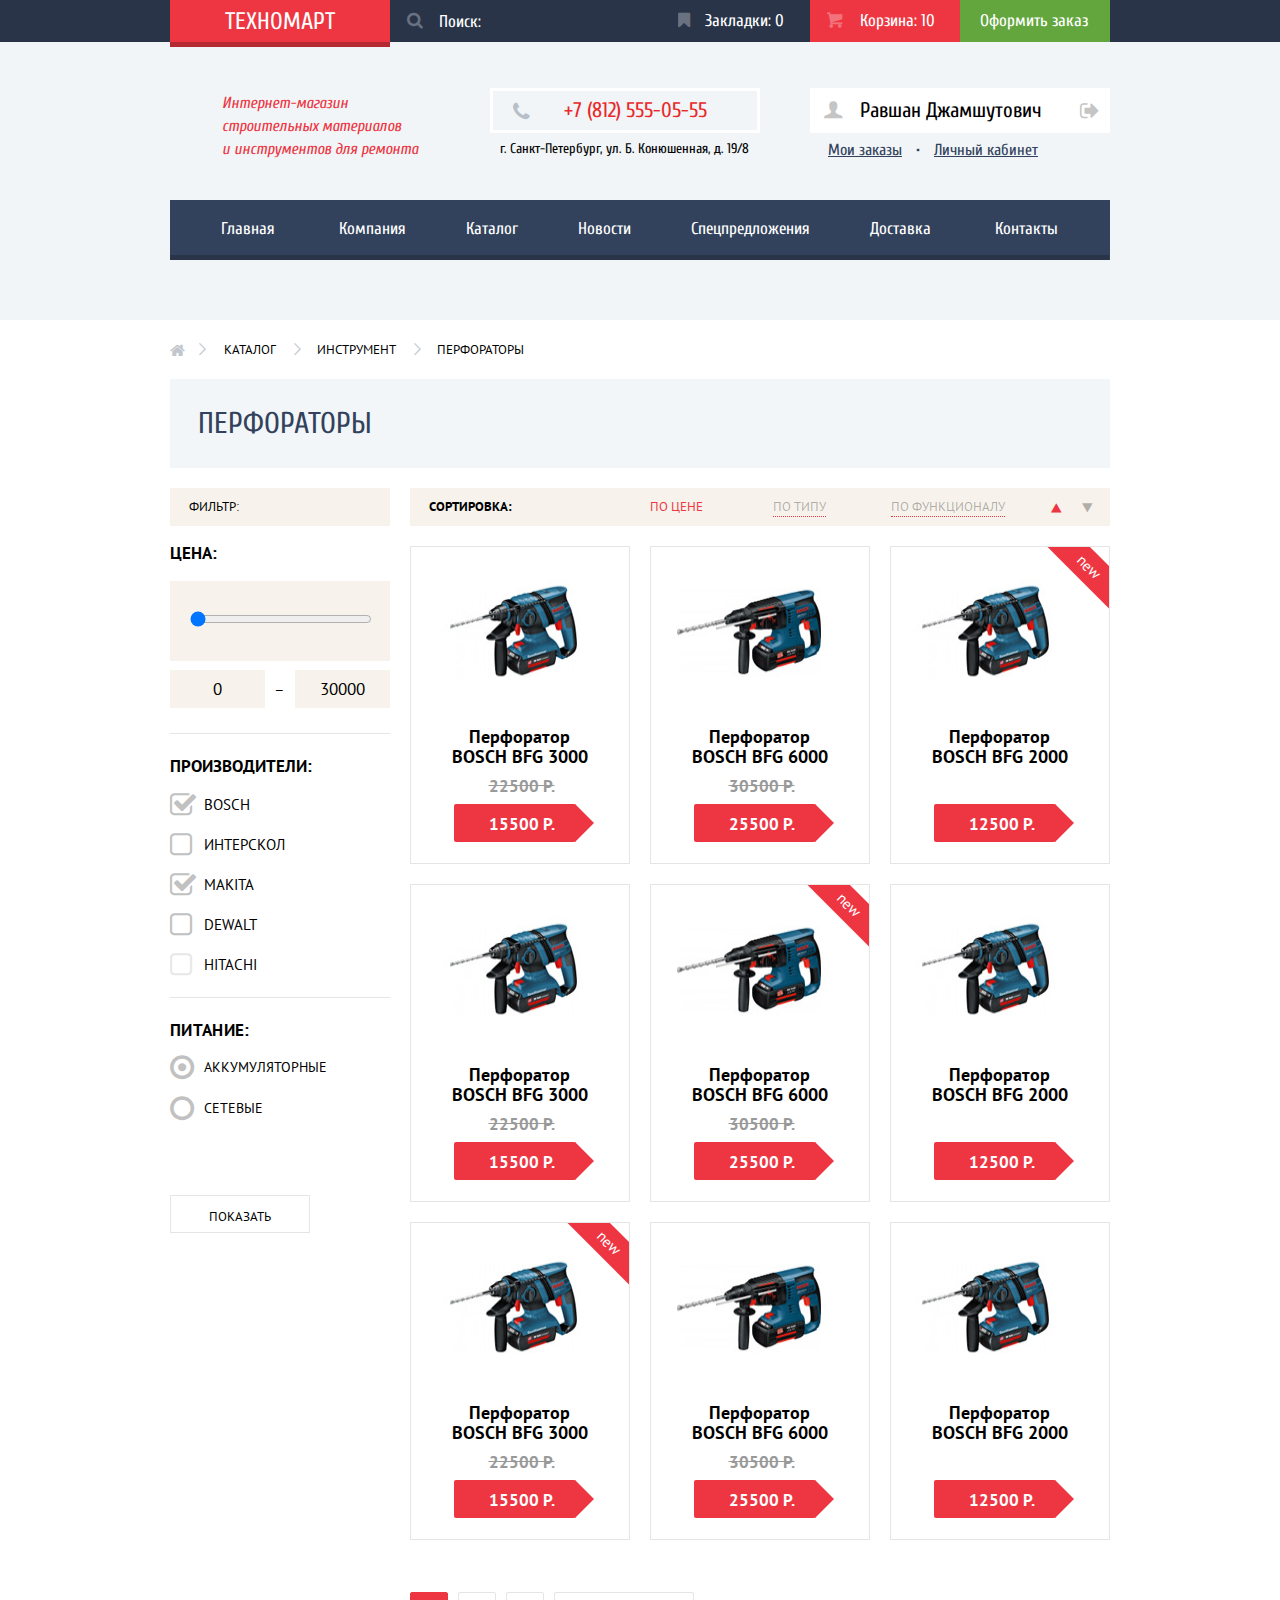
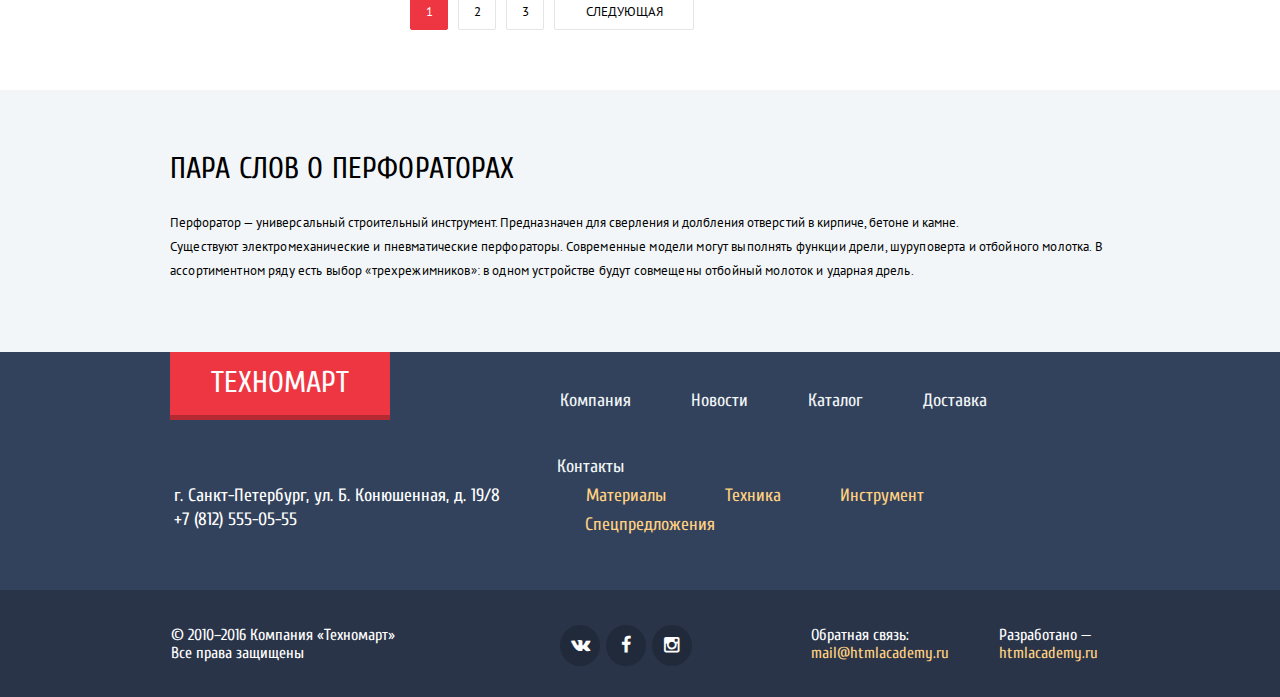
==== commit 02f5f705: "Corrections regarding decorative elements" ====
--- a/catalog.html
+++ b/catalog.html
@@ -25,7 +25,7 @@
       <div class="layout-positioner clearfix">
         <h1 class="page-header-description">
           Интернет-магазин
-          строительных материалов
+          строительных материалов<br>
           и инструментов для ремонта
         </h1>
         <div class="page-header-contacts">
@@ -214,8 +214,10 @@
       <div class="layout-positioner">
         <b>ПАРА СЛОВ О ПЕРФОРАТОРАХ</b>
         <p>
-          Перфоратор — универсальный строительный инструмент. Предназначен для сверления и долбления отверстий в кирпиче, бетоне и камне.
-          Существуют электромеханические и пневматические перфораторы. Современные модели могут выполнять функции дрели, шуруповерта и отбойного молотка. В ассортиментном ряду есть выбор «трехрежимников»: в одном устройстве будут совмещены отбойный молоток и ударная дрель.
+          Перфоратор — универсальный строительный инструмент. Предназначен для сверления и долбления отверстий в кирпиче, бетоне и камне.<br>
+          <span>
+            Существуют электромеханические и пневматические перфораторы. Современные модели могут выполнять функции дрели, шуруповерта и отбойного молотка. В ассортиментном ряду есть выбор «трехрежимников»: в одном устройстве будут совмещены отбойный молоток и ударная дрель.
+          </span>
         </p>
       </div>
     </section>
--- a/css/styles.css
+++ b/css/styles.css
@@ -1,3 +1,12 @@
+@font-face {
+    font-weight: normal;
+    font-style: normal;
+
+    font-family: "symbols-technomart";
+    src: url("../fonts/symbols-technomart.woff") format("woff"),
+    url("../fonts/symbols-technomart.woff2") format("woff2");
+}
+
 article,
 section,
 main,
@@ -14,17 +23,8 @@
     line-height: 1.06;
     font-family: "Cuprum", "Arial", sans-serif;
     color: #000000;
-    /*background-image: url("../../Technomart-design.jpg");*/
+    /*background-image: url("../../Technomart-design_guarantee.jpg");*/
     background-position: 50% 0;
-}
-
-@font-face {
-    font-weight: normal;
-    font-style: normal;
-
-    font-family: "symbols-technomart";
-    src: url("../fonts/symbols-technomart.woff") format("woff"),
-    url("../fonts/symbols-technomart.woff2") format("woff2");
 }
 
 [class^="icon-"]::before,
@@ -131,7 +131,7 @@
     line-height: 18px;
 }
 
-.page-header-search button {
+.page-header-search > button {
     position: absolute;
     top: 0px;
     left: 0px;
@@ -144,14 +144,14 @@
     outline: none;
 }
 
-.page-header-search button::before {
+.page-header-search > button::before {
     font-size: 17px;
     line-height: 18px;
     color: white;
     opacity: 0.3;
 }
 
-.page-header-search input[type="text"] {
+.page-header-search > input[type="text"] {
     display: inline-block;
     /*width: 221px;*/
     box-sizing: border-box;
@@ -164,18 +164,19 @@
     line-height: 18px;
     font-family: "Cuprum", "Arial", sans-serif;
     background-color: transparent;
-}
-
-.page-header-search input[type="text"]::-webkit-input-placeholder {
+    vertical-align: top;
+}
+
+.page-header-search > input[type="text"]::-webkit-input-placeholder {
     color: white;
 }
 
-.page-header-search input[type="text"]::-moz-placeholder {
+.page-header-search > input[type="text"]::-moz-placeholder {
     color: #fff;
     opacity: 1;
 }
 
-.page-header-search input[type="text"]:-ms-input-placeholder {
+.page-header-search > input[type="text"]:-ms-input-placeholder {
     color: white;
 }
 
@@ -183,17 +184,17 @@
     background-color: #212a3a;
 }
 
-.page-header-search:hover button::before {
+.page-header-search:hover > button::before {
     opacity: 1;
 }
 
-.page-header-search input[type="text"]:focus {
+.page-header-search > input[type="text"]:focus {
     color: #000;
     background-color: #fff;
     outline: none;
 }
 
-.page-header-search input[type="text"]:focus +  button::before {
+.page-header-search > input[type="text"]:focus + button::before {
     color: #f00;
     opacity: 1;
 }
@@ -438,6 +439,7 @@
 
 .user-controls-authorized .btn {
     display: inline-block;
+    vertical-align: top;
 }
 
 .user-controls-authorized .btn.icon-user {
@@ -518,6 +520,7 @@
 
 .page-header-menu {
     clear: both;
+    background-color: #32425c;
 }
 
 .page-header-menu ul {
@@ -529,6 +532,7 @@
     display: inline-block;
     color: #ffffff;
     background-color: #32425c;
+    vertical-align: top;
 }
 
 .page-header-menu li a {
@@ -696,6 +700,7 @@
     height: 45px;
     font-size: 45px;
     line-height: 18px;
+    cursor: pointer;
 }
 
 .promo-slider-switch.switch-prev {
@@ -721,7 +726,7 @@
     color: #ffffff;
     line-height: 45px;
     font-family: "symbols-technomart";
-    /*vertical-align: middle;*/
+    vertical-align: middle;
 }
 
 .promo-slider .btn-main {
@@ -773,8 +778,66 @@
     background-image: url("../img/bg-perforating-man.jpg");
 }
 
-.promo-slider input[type="radio"] {
-    display: none;
+.promo-slider-drill {
+    background-image: url("../img/bg-drilling-man.jpg");
+}
+
+
+.promo-to-slide1,
+.promo-to-slide2 {
+    position: absolute;
+    visility: hidden;
+    bottom: 33px;
+    left: 292px;
+    width: 11px;
+    height: 11px;
+    border: none;
+    background-color: #ffffff;
+}
+
+.promo-to-slide1::before,
+.promo-to-slide2::before {
+    content: "";
+    display: block;
+    width: 11px;
+    height: 11px;
+    background-color: white;
+    border-radius: 50%;
+}
+
+.promo-to-slide1:checked::before,
+.promo-to-slide2:checked::before {
+    background-color: red;
+    border-radius: 50%;
+    box-shadow: inset 0 0 0 2px #ffffff;
+}
+
+.promo-to-slide2 {
+    left: 312px;
+}
+
+.promo-to-slide1:checked,
+.promo-to-slide2:checked {
+    outline: none;
+}
+
+.promo-to-slide1:active,
+.promo-to-slide2:active {
+    outline: none;
+}
+
+.promo-slider-wrapper {
+    float: left;
+    width: 620px;
+    height: 266px;
+}
+
+.promo-to-slide1:checked ~ .promo-slider-wrapper > .promo-slider-perforator {
+    display: block;
+}
+
+.promo-to-slide2:checked ~ .promo-slider-wrapper > .promo-slider-drill {
+    display: block;
 }
 
 .promo-block.last-in-line {
@@ -818,7 +881,7 @@
     margin-right: 20px;
     margin-bottom: 20px;
     border: 1px solid #e5e5e5;
-    font-size: 13px;
+    font-size: 0;
     font-family: "PT Sans", "Arial", sans-serif;
     vertical-align: top;
     text-align: center;
@@ -835,9 +898,11 @@
 }
 
 .products-product-buy {
+    box-sizing: border-box;
     width: 135px;
+    height: 126px;
     margin: 0 auto;
-    margin-bottom: 43px;
+    margin-bottom: 45px;
     padding-top: 45px;
 }
 
@@ -892,7 +957,12 @@
     opacity: 0.3;
 }
 
-.products-product:hover img {
+.products-product > img {
+    display: inline-block;
+    height: 171px;
+}
+
+.products-product:hover > img {
     display: none;
 }
 
@@ -931,6 +1001,8 @@
     min-height: 18px;
     color: #999999;
     text-decoration: line-through;
+    text-indent: 3px;
+    vertical-align: top;
 }
 
 .products-product-price.price-new {
@@ -963,6 +1035,7 @@
     height: 0;
     border: 19px solid transparent;
     border-left: 19px solid #ee3643;
+    vertical-align: top;
 }
 
 /*.companies-header {
@@ -1046,21 +1119,22 @@
     padding-bottom: 4px;
 }
 
-.services-header h2 {
-    margin-bottom: 28px;
-}
-.services-header p {
+.services-header > h2 {
+    margin-bottom: 27px;
+}
+.services-header > p {
     font-weight: 400;
     font-size: 13px;
     line-height: 24px;
     font-family: "PT Sans", "Arial", sans-serif;
+    letter-spacing: 0.004em;
 }
 
 
 .services-header {
     width: 400px;
     min-height: 105px;
-    margin-bottom: 16px;
+    margin-bottom: 17px;
 }
 
 .services-slider {
@@ -1068,21 +1142,33 @@
 }
 
 .services-slider-switch {
+    position: relative;
     float: left;
     width: 240px;
     min-height: 182px;
     padding-left: 0;
-    padding-bottom: 100px;
+    padding-bottom: 97px;
     margin: 0;
+    margin-top: 3px;
     margin-right: 80px;
     list-style: none;
 }
 
+.services-slider-switch::after {
+    content: "";
+    position: absolute;
+    width: 10px;
+    height: 275px;
+    top: -44px;
+    right: 0;
+    background-image: url("../img/Slider-vertical-shadow.png");
+}
+
 .services-slider-switch > li > label {
     display: block;
     box-sizing: border-box;
     height: 61px;
-    padding-top: 16px;
+    padding-top: 13px;
     padding-left: 22px;
     font-weight: 700;
     font-size: 21px;
@@ -1099,6 +1185,7 @@
 }
 .services-slider-switch > li > label:hover {
     background-color: #293449;
+    cursor: pointer;
 }
 
 .services-slider-wrapper {
@@ -1108,6 +1195,7 @@
 }
 
 .services-slide {
+    display: none;
     /*position: relative;*/
     padding-bottom: 100px;
     padding-right: 26px;
@@ -1117,6 +1205,36 @@
     overflow-x: visible;
 }
 
+.slide-to-delivery:checked ~ .services-slider-wrapper > .services-slide-delivery {
+    display: block;
+}
+
+.slide-to-guarantee:checked ~ .services-slider-wrapper > .services-slide-guarantee {
+    display: block;
+}
+
+.slide-to-credit:checked ~ .services-slider-wrapper > .services-slide-credit {
+    display: block;
+}
+
+.slide-to-delivery:checked ~ .services-slider-switch label[for="optionDelivery"] {
+    color: #32425c;
+    background-color: #ffffff;
+    box-shadow: none;
+}
+
+.slide-to-guarantee:checked ~ .services-slider-switch label[for="optionGuarantee"] {
+    color: #32425c;
+    background-color: #ffffff;
+    box-shadow: none;
+}
+
+.slide-to-credit:checked ~ .services-slider-switch label[for="optionCredit"] {
+    color: #32425c;
+    background-color: #ffffff;
+    box-shadow: none;
+}
+
 @media (max-width: 1000px) {
     .services-slider-wrapper {
         overflow-x: hidden;
@@ -1126,22 +1244,24 @@
 .services-slide b {
     display: inline-block;
     margin-top: 7px;
-    margin-bottom: 30px;
+    margin-bottom: 31px;
     font-weight: 400;
     font-size: 36px;
     line-height: 24px;
     color: #32425c;
     text-transform: uppercase;
+    vertical-align: top;
 }
 
 .services-slide p {
-    width: 276px;
+    width: 278px;
     min-height: 24px;
     font-weight: 400;
     font-size: 13px;
     line-height: 24px;
     font-family: "PT Sans", "Arial", sans-serif;
     color: #000000;
+    letter-spacing: 0.004em;
 }
 
 /*.services-slide p:last-child {
@@ -1193,7 +1313,7 @@
     line-height: 24px;
     font-family: "PT Sans", "Arial", sans-serif;
     font-kerning: auto;
-    letter-spacing: 0.18px;
+    letter-spacing: 0.0098em;
 }
 
 .info-about-company p {
@@ -1441,6 +1561,7 @@
     display: inline-block;
     padding-top: 37px;
     margin-right: 60px;
+    vertical-align: top;
 }
 
 .page-footer-menu-1 > li > a {
@@ -1489,6 +1610,7 @@
 .page-footer-menu-2 > li {
     display: inline-block;
     margin-right: 59px;
+    vertical-align: top;
 }
 
 .page-footer-menu-2 > li:last-child {
@@ -1553,6 +1675,7 @@
     background-color: #212a3a;
     vertical-align: top;
     font-size: 0;
+    text-decoration: none;
     overflow: hidden;
 }
 
@@ -1725,6 +1848,7 @@
 
 .sorting > * {
     display: inline-block;
+    vertical-align: top;
 }
 
 .sorting-criterion {
@@ -1761,6 +1885,7 @@
     width: 30px;
     height: 25px;
     vertical-align: top;
+    text-decoration: none;
 }
 
 .sorting-order::before {
@@ -1833,11 +1958,17 @@
 
 .filter-price-range {
     box-sizing: border-box;
+    /*width: 182px;*/
     height: 80px;
     padding-top: 30px;
     padding-left: 20px;
     margin-bottom: 9px;
     background-color: #f7f3ec;
+}
+
+.filter-price-range > input[type="range"] {
+    width: 182px;
+    margin: 0 auto;
 }
 
 .filter-price output {
@@ -1851,6 +1982,7 @@
     line-height: 18px;
     background-color: #f7f3ec;
     text-align: center;
+    vertical-align: top;
 }
 
 .filter-price output:first-of-type {
@@ -1999,6 +2131,7 @@
     font-size: 13px;
     font-family: "PT Sans", "Arial", sans-serif;
     color: #000000;
+    vertical-align: top;
 }
 .pagination .btn:hover {
     border: 1px solid #bdc6ca;
@@ -2034,12 +2167,18 @@
     font-size: 30px;
     line-height: 24px;
     margin-bottom: 30px;
+    letter-spacing: 0.005em;
+    vertical-align: top;
 }
 
 .perforators p {
     font-size: 13px;
     font-family: "PT Sans", "Arial", sans-serif;
-    letter-spacing: 0.003em;
+    letter-spacing: 0.002em;
+}
+
+.perforators p > span {
+    letter-spacing: 0.011em;
 }
 
 .added-to-cart {
@@ -2090,6 +2229,7 @@
     transform: rotate(-135deg);
     background-color: #63a63e;
     border-radius: 50%;
+    vertical-align: top;
 }
 
 .added-to-cart .modal-bottom {
@@ -2116,6 +2256,7 @@
     width: 220px;
     margin-right: 20px;
     text-indent: -3px;
+    vertical-align: top;
 }
 
 .added-to-cart .added-to-cart-btn {
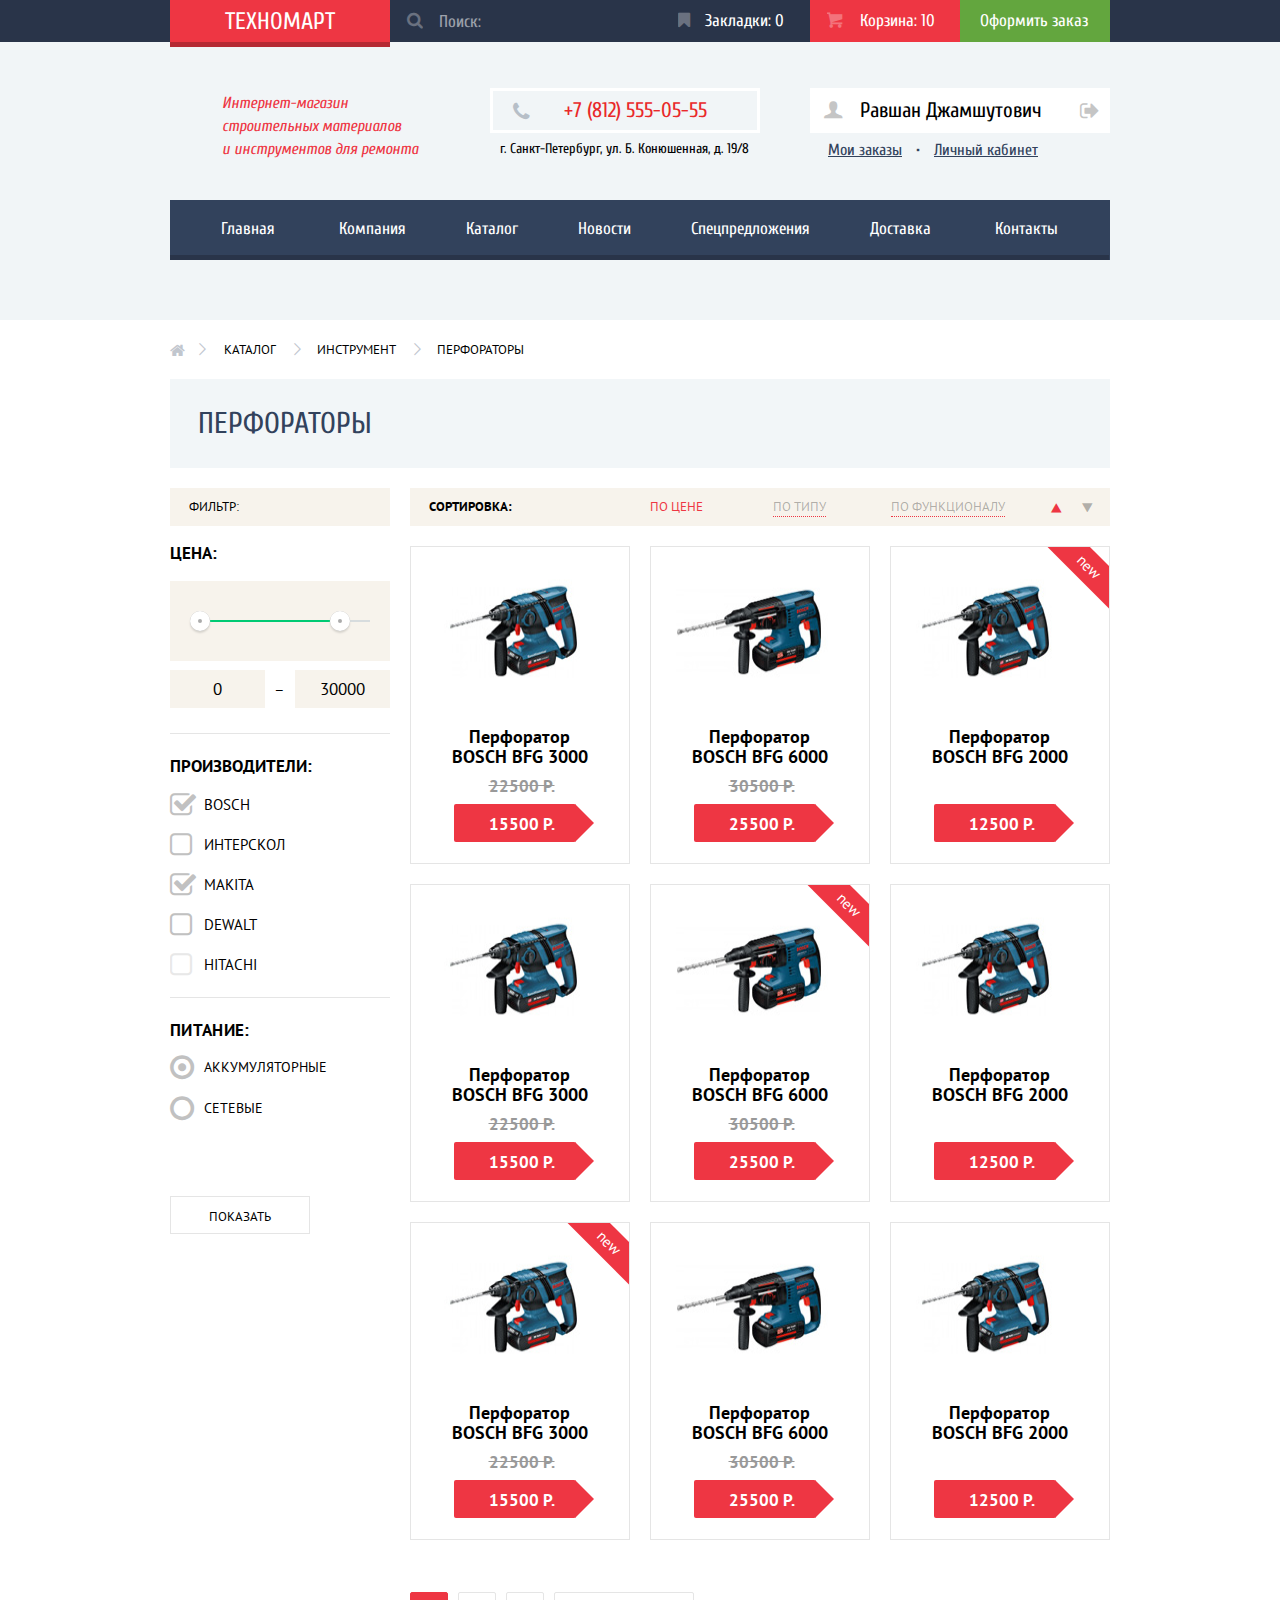
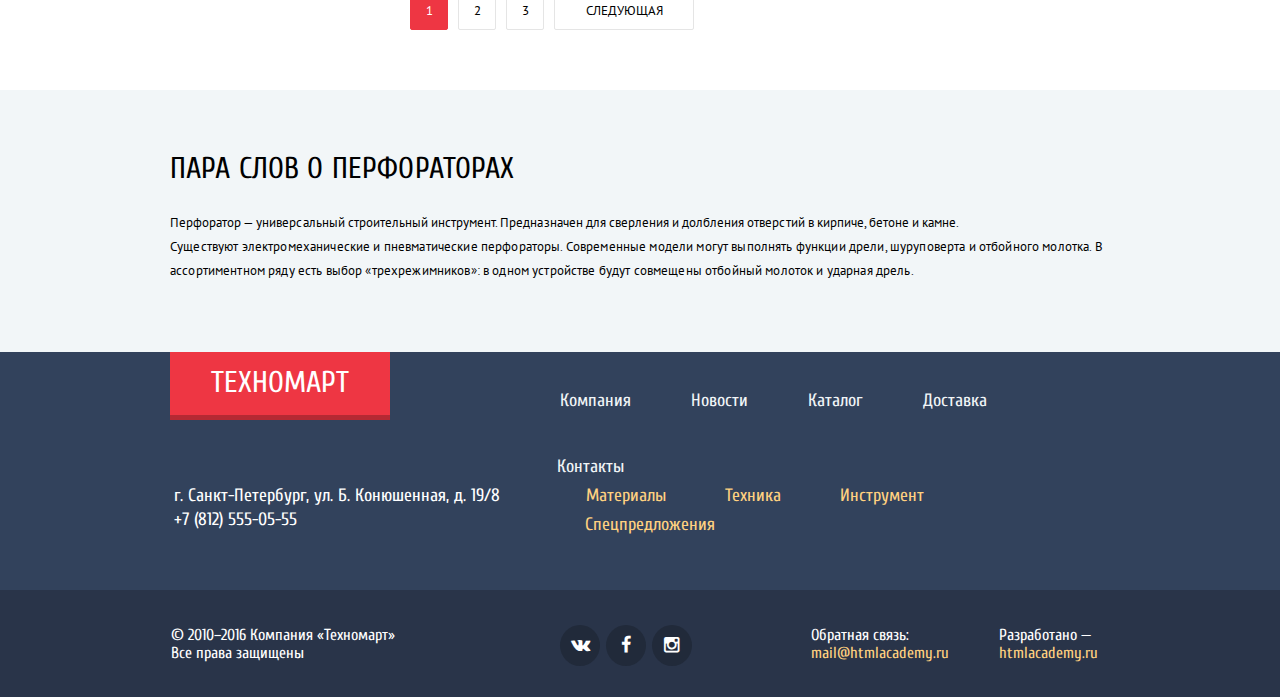
==== commit 22cd6b38: "More corrections according to comments" ====
--- a/catalog.html
+++ b/catalog.html
@@ -5,6 +5,7 @@
   <title>Technomart - catalog page</title>
   <link href="https://fonts.googleapis.com/css?family=Cuprum:400,400i,700&subset=cyrillic" rel="stylesheet">
   <link href="https://fonts.googleapis.com/css?family=PT+Sans:400,700&subset=cyrillic" rel="stylesheet">
+  <link rel="stylesheet" href="css/normalize.css">
   <link rel="stylesheet" href="css/styles.css">
 </head>
 <body>
@@ -81,8 +82,12 @@
           <fieldset class="filter-price">
             <legend>Цена:</legend>
             <div class="filter-price-range">
-              <input type="range" name="minPrice" min="0" max="30000" step="10" value="0">
-              <input class="is-hidden" type="range" name="maxPrice" min="10" max="30000" step="10" value="30000">
+              <!-- <input type="range" name="minPrice" min="0" max="30000" step="10" value="10" /> -->
+              <!-- <input class="is-hidden" type="range" name="maxPrice" min="10" max="30000" step="10" value="30000"> -->
+              <div class="price-range-track"></div>
+              <div class="price-range-track2"></div>
+              <div class="price-range-thumb"></div>
+              <div class="price-range-thumb"></div>
             </div>
             <output name="outputMinPrice">0</output>
             <output name="outputMaxPrice">30000</output>
@@ -283,5 +288,7 @@
       </div>
     </div>
   </section>
+  <div class="modal-overlay js-modal-overlay is-hidden"></div>
+  <script src="js/script-catalog.js"></script>
 </body>
 </html>
--- a/css/styles.css
+++ b/css/styles.css
@@ -7,23 +7,14 @@
     url("../fonts/symbols-technomart.woff2") format("woff2");
 }
 
-article,
-section,
-main,
-header,
-footer {
-    display: block;
-}
-
 body {
-    margin: 0;
     padding: 0;
     font-weight: 400;
     font-size: 13px;
     line-height: 1.06;
     font-family: "Cuprum", "Arial", sans-serif;
     color: #000000;
-    /*background-image: url("../../Technomart-design_guarantee.jpg");*/
+    /*background-image: url("../../Technomart-catalog.jpg");*/
     background-position: 50% 0;
 }
 
@@ -93,8 +84,11 @@
     text-transform: uppercase;
 }
 
-p {
-    margin: 0;
+.page-header p,
+.page-footer p,
+.services-slide > p {
+    margin-top: 0;
+    margin-bottom: 0;
 }
 
 .page-header-logo {
@@ -399,7 +393,7 @@
     position: relative;
     width: 121px;
     padding-left: 48px;
-    text-align: initial;
+    text-align: left;
 }
 
 .user-controls-unauthorized .btn:first-child::before {
@@ -782,48 +776,73 @@
     background-image: url("../img/bg-drilling-man.jpg");
 }
 
-
 .promo-to-slide1,
 .promo-to-slide2 {
-    position: absolute;
-    visility: hidden;
+    display: none;
+    position: absolute;
     bottom: 33px;
     left: 292px;
     width: 11px;
     height: 11px;
     border: none;
-    background-color: #ffffff;
-}
-
-.promo-to-slide1::before,
+    /*background-color: #ffffff;*/
+}
+
+/*.promo-to-slide1::before,
 .promo-to-slide2::before {
     content: "";
+    position: relative;
     display: block;
     width: 11px;
     height: 11px;
     background-color: white;
     border-radius: 50%;
-}
-
-.promo-to-slide1:checked::before,
+}*/
+
+/*.promo-to-slide1:checked::before,
 .promo-to-slide2:checked::before {
     background-color: red;
     border-radius: 50%;
     box-shadow: inset 0 0 0 2px #ffffff;
-}
-
-.promo-to-slide2 {
+}*/
+
+/*.promo-to-slide2 {
     left: 312px;
-}
-
-.promo-to-slide1:checked,
+}*/
+
+/*.promo-to-slide1:checked,
 .promo-to-slide2:checked {
     outline: none;
-}
-
-.promo-to-slide1:active,
+}*/
+
+/*.promo-to-slide1:active,
 .promo-to-slide2:active {
     outline: none;
+}*/
+
+.cross-browser-radio-1,
+.cross-browser-radio-2 {
+    position: absolute;
+    left: 295px;
+    bottom: 36px;
+    width: 10px;
+    height: 10px;
+    background-color: #ffffff;
+    border-radius: 50%;
+}
+
+.cross-browser-radio-2 {
+    left: 315px;
+}
+
+.promo-to-slide1:checked ~ .cross-browser-radio-1 {
+    background-color: rgb(255, 0, 0);
+    box-shadow: inset 0 0 0 2px #ffffff;
+}
+
+.promo-to-slide2:checked ~ .cross-browser-radio-2 {
+    background-color: rgb(255, 0, 0);
+    box-shadow: inset 0 0 0 2px #ffffff;
 }
 
 .promo-slider-wrapper {
@@ -900,15 +919,17 @@
 .products-product-buy {
     box-sizing: border-box;
     width: 135px;
-    height: 126px;
+    height: 125px;
     margin: 0 auto;
-    margin-bottom: 45px;
-    padding-top: 45px;
+    margin-bottom: 46px;
+    padding-top: 44px;
 }
 
 .products-product-buy .btn-buy {
     position: relative;
     margin-bottom: 7px;
+    padding-top: 10px;
+    padding-bottom: 10px;
     background-color: #63a63e;
     box-shadow: inset 0 -3px 0 0 #367315;
 }
@@ -943,17 +964,23 @@
 }
 
 .products-product-buy .btn-bookmark-product {
+    box-sizing: border-box;
+    padding-top: 8px;
+    padding-bottom: 6px;
     color: #32425c;
     background-color: #ffffff;
-    box-shadow: inset 0 0 0 3px #63a63e;
+    /*box-shadow: inset 0 0 0 3px #63a63e;*/
+    border: 3px solid #63a63e;
 }
 
 .products-product-buy .btn-bookmark-product:hover {
-    box-shadow: inset 0 0 0 3px #32425c;
+    /*box-shadow: inset 0 0 0 3px #32425c;*/
+    border: 3px solid #32425c;
 }
 
 .products-product-buy .btn-bookmark-product:active {
-    box-shadow: inset 0 0 0 3px #32425c;
+    /*box-shadow: inset 0 0 0 3px #32425c;*/
+    border: 3px solid #32425c;
     opacity: 0.3;
 }
 
@@ -1241,7 +1268,7 @@
     }
 }
 
-.services-slide b {
+.services-slide > b {
     display: inline-block;
     margin-top: 7px;
     margin-bottom: 31px;
@@ -1250,6 +1277,7 @@
     line-height: 24px;
     color: #32425c;
     text-transform: uppercase;
+    letter-spacing: 0.006em;
     vertical-align: top;
 }
 
@@ -1312,17 +1340,17 @@
     font-size: 13px;
     line-height: 24px;
     font-family: "PT Sans", "Arial", sans-serif;
-    font-kerning: auto;
-    letter-spacing: 0.0098em;
-}
-
-.info-about-company p {
+}
+
+.info-about-company > p {
     margin-bottom: 24px;
-}
-
-.info-about-company p:last-of-type {
+    letter-spacing: 0.0085em;
+}
+
+.info-about-company > p:last-of-type {
     width: 400px;
     margin-bottom: 21px;
+    letter-spacing: 0.003em;
 }
 
 .info-transport-companies {
@@ -1360,15 +1388,17 @@
     min-height: 374px;
 }
 
-.info-contacts h2 {
+.info-contacts > h2 {
     margin-bottom: 26px;
 }
 
-.info-contacts p {
+.info-contacts > p {
     width: 190px;
     margin-bottom: 31px;
+    letter-spacing: 0em;
 }
 .info-contacts-map {
+    display: block;
     margin-bottom: 38px;
 }
 
@@ -1380,6 +1410,7 @@
     position: fixed;
     top: 50%;
     left: 50%;
+    z-index: 100;
     width: 620px;
     height: 430px;
     margin-left: -310px;
@@ -1395,14 +1426,15 @@
     /*position: relative;*/
     padding-top: 54px;
     padding-bottom: 37px;
-    /*opacity: 0.6;*/
     background-color: #ffffff;
     box-shadow: inset 0 7px 0 0 #ee3643;
+    /*opacity: 0.5;*/
 }
 
 .write-us-column-left > label,
 .write-us-column-right > label,
 .write-us-letter > label {
+    padding-left: 1px;
     font-size: 18px;
     line-height: 18px;
     font-family: "Cuprum", "Arial", sans-serif;
@@ -1414,13 +1446,11 @@
     width: 100%;
     height: 38px;
     margin-top: 9px;
-    padding-top: 6px;
     padding-left: 14px;
     font-size: 13px;
     line-height: 18px;
     font-family: "PT Sans", "Arial", sans-serif;
-    color: #font-size: 13px;
-    line-height: #999999;
+    color: #999999;
 }
 
 .modal-layout-positioner {
@@ -1471,6 +1501,7 @@
     padding-top: 35px;
     padding-bottom: 37px;
     background-color: #f1f1f1;
+    /*opacity: 0.5;*/
 }
 
 .write-us form {
@@ -1480,34 +1511,38 @@
 .write-us .modal-close,
 .added-to-cart .modal-close {
     position: absolute;
-    top: 22px;
-    right: 0px;
+    top: 14px;
+    right: 5px;
+    box-sizing: border-box;
+    width: 30px;
+    height: 30px;
+    padding: 0;
+    border: none;
     outline: none;
-    border: none;
     background-color: transparent;
+    transform: rotate(45deg);
 }
 
 .write-us .modal-close::before,
 .added-to-cart .modal-close::before {
     content: "";
-    /*position: absolute;*/
+    position: relative;
     display: block;
     width: 27px;
     height: 5px;
     background-color: #ee3643;
-    transform: rotate(45deg);
 }
 
 .write-us .modal-close::after,
 .added-to-cart .modal-close::after {
     content: "";
-    /*position: absolute;*/
+    position: relative;
+    top: -5px;
     display: block;
     width: 27px;
     height: 5px;
-    margin-top: -5px;
     background-color: #ee3643;
-    transform: rotate(-45deg);
+    transform: rotate(90deg);
 }
 
 .page-footer {
@@ -1957,6 +1992,7 @@
 }
 
 .filter-price-range {
+    position: relative;
     box-sizing: border-box;
     /*width: 182px;*/
     height: 80px;
@@ -1969,6 +2005,46 @@
 .filter-price-range > input[type="range"] {
     width: 182px;
     margin: 0 auto;
+}
+
+.price-range-track {
+    position: absolute;
+    top: 39px;
+    bottom: 39px;
+    width: 180px;
+    height: 2px;
+    background-color: #00ca74;
+}
+
+.price-range-track2 {
+    position: absolute;
+    top: 39px;
+    right: 20px;
+    bottom: 39px;
+    width: 20px;
+    height: 2px;
+    background-color: #d7dcde;
+}
+
+.price-range-thumb {
+    position: absolute;
+    width: 20px;
+    height: 20px;
+    border-radius: 50%;
+    background-color: #ababab;
+    box-shadow: inset 0 0 0 8px #ffffff,
+                0 2px 2px 0px #d6d3cd;
+    cursor: pointer;
+}
+
+.price-range-thumb:nth-child(2){
+    top: 30px;
+    left: 20px;
+}
+
+.price-range-thumb:nth-child(3) {
+    top: 30px;
+    right: 40px;
 }
 
 .filter-price output {
@@ -2037,6 +2113,10 @@
     color: #c1c1c1;
 }
 
+.filter label:hover {
+    cursor: pointer;
+}
+
 .filter-manufacturer > label:hover::before {
     color: #b5b5b5;
 }
@@ -2052,7 +2132,7 @@
 
 .filter .filter-power {
     box-sizing: border-box;
-    min-height: 180px;
+    min-height: 181px;
     margin-top: 17px;
 }
 
@@ -2093,9 +2173,8 @@
     box-sizing: border-box;
     width: 140px;
     height: 38px;
+    padding-top: 4px;
     border: 1px solid #e5e5e5;
-    padding-top: 6px;
-    /*padding-left: 38px;*/
     font-size: 13px;
     line-height: 18px;
     font-family: "PT Sans", "Arial", sans-serif;
@@ -2126,7 +2205,7 @@
     width: 38px;
     height: 38px;
     margin-right: 10px;
-    padding-top: 10px;
+    padding-top: 9px;
     border: 1px solid #e5e5e5;
     font-size: 13px;
     font-family: "PT Sans", "Arial", sans-serif;
@@ -2172,6 +2251,8 @@
 }
 
 .perforators p {
+    margin-top: 0;
+    margin-bottom: 0;
     font-size: 13px;
     font-family: "PT Sans", "Arial", sans-serif;
     letter-spacing: 0.002em;
@@ -2179,12 +2260,19 @@
 
 .perforators p > span {
     letter-spacing: 0.011em;
+}
+
+@-moz-document url-prefix() {
+    .perforators p > span {
+        letter-spacing: 0.01em;
+    }
 }
 
 .added-to-cart {
     position: fixed;
     top: 50%;
     left: 50%;
+    z-index: 100;
     margin-top: -141px;
     margin-left: -310px;
     width: 620px;
@@ -2242,8 +2330,8 @@
 
 .added-to-cart .modal-close {
     position: absolute;
-    top: 22px;
-    right: 0px;
+    top: 15px;
+    right: 5px;
 }
 
 .modal-close:hover {
@@ -2293,6 +2381,36 @@
     transform: rotate(45deg);
 }
 
+.tag-new::after {
+    -moz-transform: rotate(45deg) perspective(999px);
+}
+
 .page-header .cart-not-empty {
     background-color: #ee3643;
 }
+
+.page-header {
+    position: relative;
+    z-index: 10;
+}
+
+.index-content {
+    position: relative;
+    z-index: 10;
+}
+
+.page-footer {
+    position: relative;
+    z-index: 10;
+}
+
+.modal-overlay {
+    position: fixed;
+    top: 0;
+    left: 0;
+    width: 100%;
+    /*right: 0;*/
+    z-index: 90;
+    height: 3151px;
+    background-color: rgba(0, 0, 0, 0.35);
+}
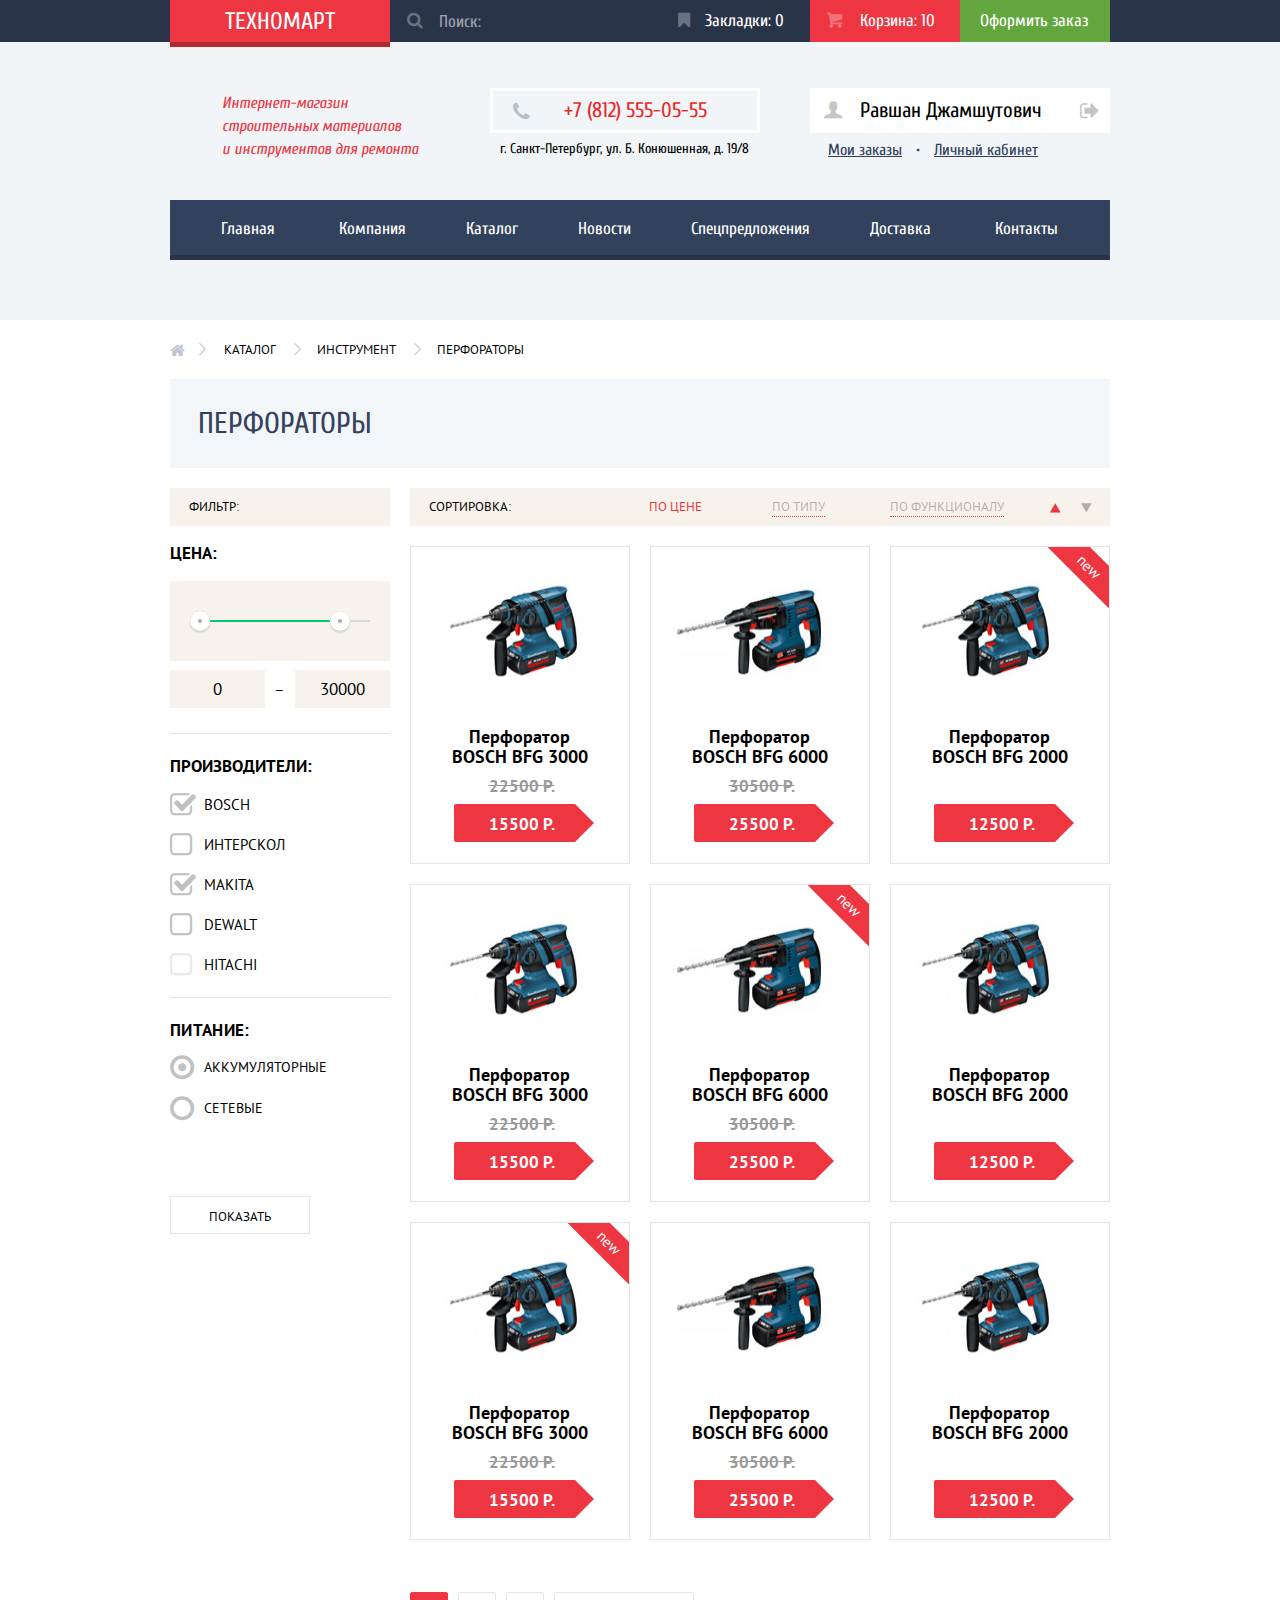
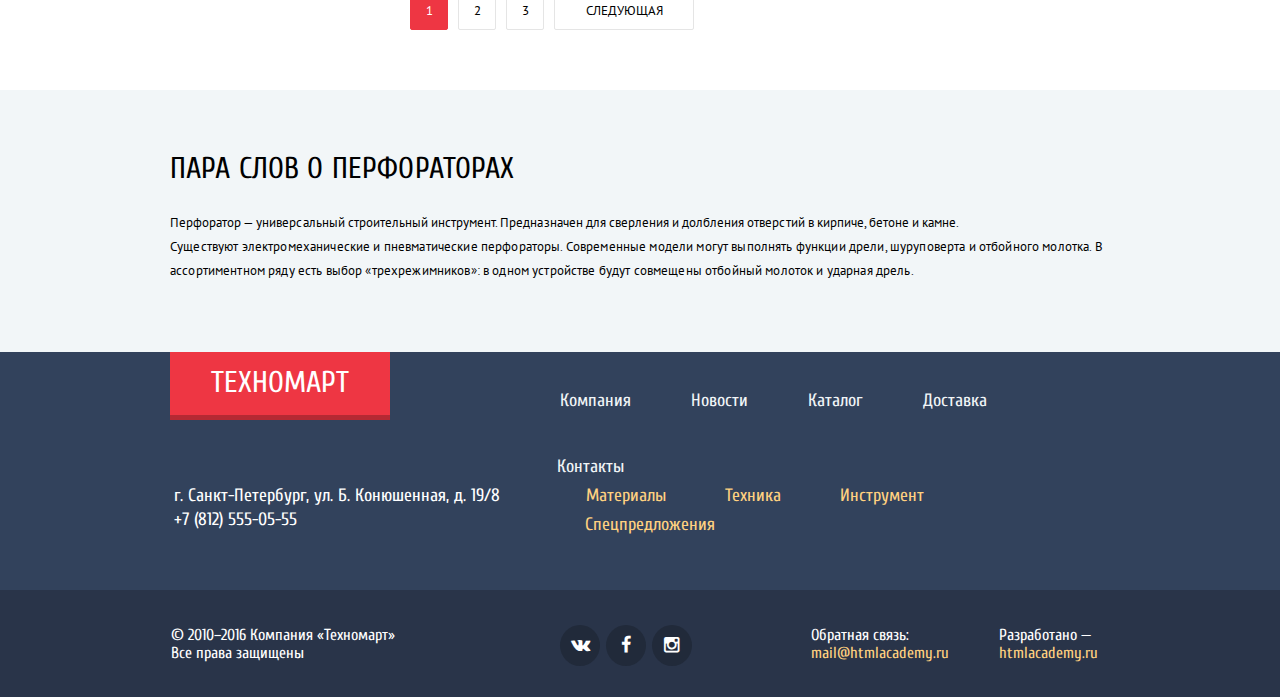
==== commit cb105cb8: "Removed important keyword from styles and made a small fix" ====
--- a/catalog.html
+++ b/catalog.html
@@ -110,7 +110,7 @@
       </section>
       <section class="products">
         <div class="sorting">
-          <b>Сортировка:</b>
+          <span>Сортировка:</span>
           <a class="sorting-criterion sorting-criterion-current">ПО ЦЕНЕ</a>
           <a class="sorting-criterion" href="#"> ПО ТИПУ</a>
           <a class="sorting-criterion" href="#">По ФУНКЦИОНАЛУ</a>
--- a/css/styles.css
+++ b/css/styles.css
@@ -565,8 +565,11 @@
     box-shadow: none;
 }
 
-.is-hidden {
-    display: none !important;
+.page-header .is-hidden,
+.index-content .is-hidden,
+.catalog-content .is-hidden,
+body .is-hidden {
+    display: none;
 }
 
 main .btn,
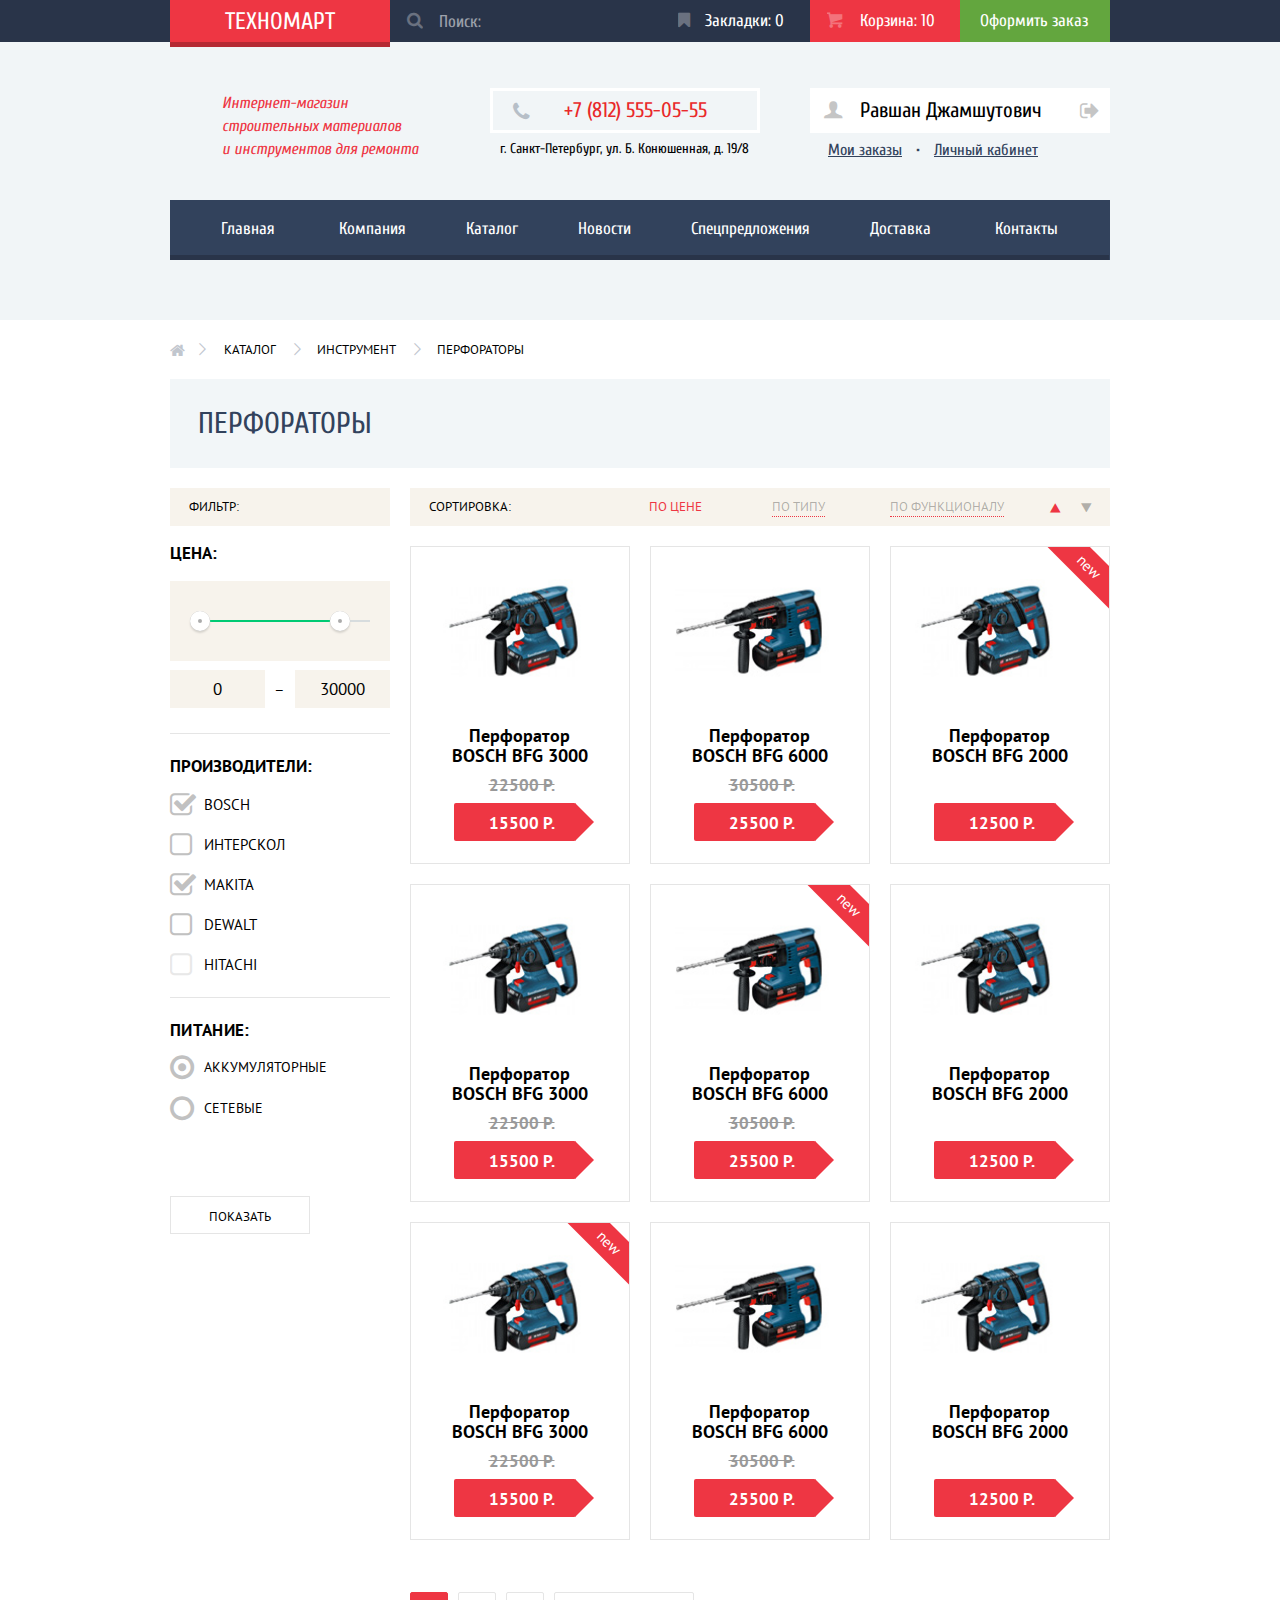
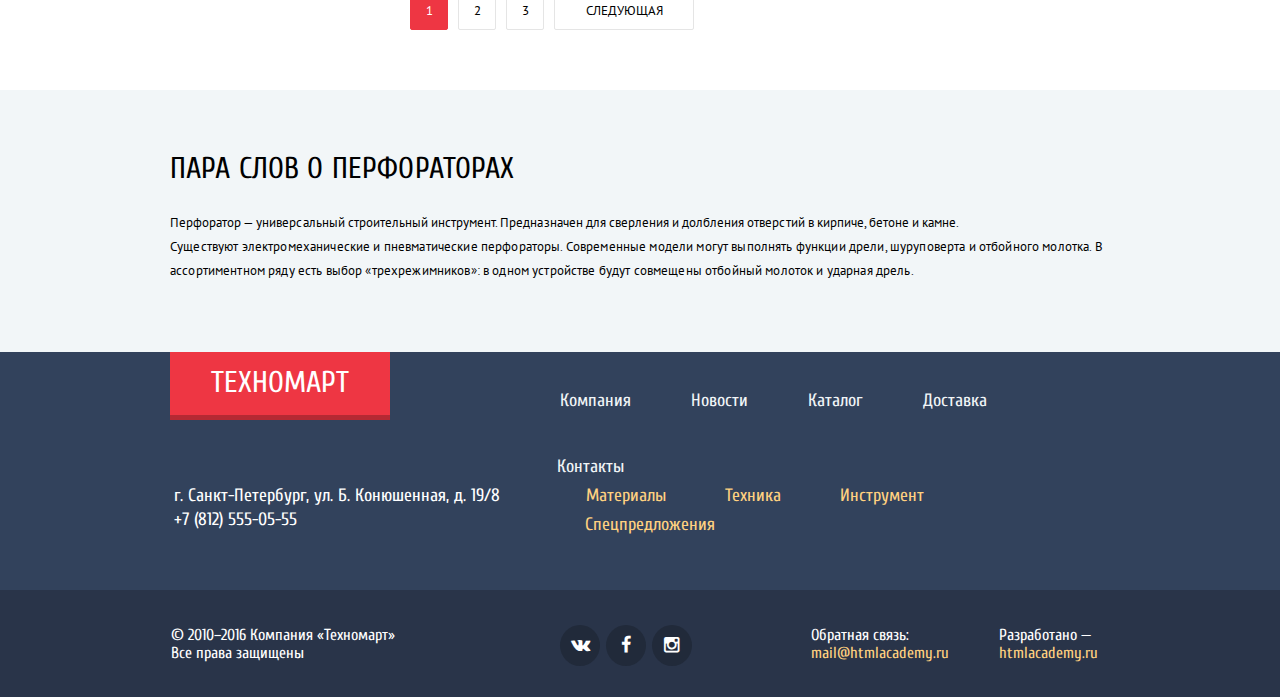
==== commit a7fee410: "Corrections according to remarks" ====
--- a/catalog.html
+++ b/catalog.html
@@ -2,17 +2,18 @@
 <html lang="ru">
 <head>
   <meta charset="utf-8">
+  <meta name="format-detection" content="telephone=no">
   <title>Technomart - catalog page</title>
   <link href="https://fonts.googleapis.com/css?family=Cuprum:400,400i,700&subset=cyrillic" rel="stylesheet">
   <link href="https://fonts.googleapis.com/css?family=PT+Sans:400,700&subset=cyrillic" rel="stylesheet">
   <link rel="stylesheet" href="css/normalize.css">
-  <link rel="stylesheet" href="css/styles.css">
+  <link rel="stylesheet" href="css/styles.min.css">
 </head>
 <body>
   <header class="page-header">
     <div class="header-bgcolor-wrapper-1">
       <div class="layout-positioner clearfix">
-        <a class="page-header-logo" href="#">ТЕХНОМАРТ</a>
+        <a class="page-header-logo" href="index.html">ТЕХНОМАРТ</a>
         <form class="page-header-search" action="#" method="GET">
           <input type="text" name="searchQuery" placeholder="Поиск:">
           <button class="icon-search" type="submit" name="search-button"></button>
@@ -51,7 +52,7 @@
         </div>
         <nav class="page-header-menu">
           <ul>
-            <li><a href="#">Главная</a></li>
+            <li><a href="index.html">Главная</a></li>
             <li><a href="#">Компания</a></li>
             <li><a class="page-header-menu-current">Каталог</a></li>
             <li><a href="#">Новости</a></li>
@@ -230,7 +231,7 @@
   <footer class="page-footer">
     <div class="footer-bgcolor-wrapper-1">
       <div class="layout-positioner">
-        <a class="page-footer-logo" href="#">ТЕХНОМАРТ</a>
+        <a class="page-footer-logo" href="index.html">ТЕХНОМАРТ</a>
         <ul class="page-footer-menu-1">
           <li><a href="#">Компания</a></li>
           <li><a href="#">Новости</a></li>
@@ -289,6 +290,6 @@
     </div>
   </section>
   <div class="modal-overlay js-modal-overlay is-hidden"></div>
-  <script src="js/script-catalog.js"></script>
+  <script src="js/script-catalog.min.js"></script>
 </body>
 </html>
--- a/css/styles.min.css
+++ b/css/styles.min.css
@@ -0,0 +1 @@
+@font-face{font-weight:400;font-style:normal;font-family:"symbols-technomart";src:url(../fonts/symbols-technomart.woff) format("woff"),url(../fonts/symbols-technomart.woff2) format("woff2")}body{padding:0;font-size:13px;line-height:1.06;color:#000;background-position:50% 0}[class*=" icon-"]::before,[class^=icon-]::before{display:inline-block;width:1em;margin-right:.2em;margin-left:.2em;font-weight:400;line-height:1em;font-family:"symbols-technomart";text-align:center;text-transform:none;text-decoration:inherit;font-style:normal;font-variant:normal;speak:none}.icon-left::before{content:"\3c"}.icon-right::before{content:"\3e"}.icon-basket::before{content:"\62"}.icon-facebook::before{content:"\66"}.icon-twitter::before{content:"\74"}.icon-vk::before{content:"\76"}.icon-up::before{content:"\2c4"}.icon-down::before{content:"\2c5"}.icon-left-big::before{content:"\2190"}.icon-right-big::before{content:"\2192"}.icon-login::before{content:"\2386"}.icon-logout::before{content:"\241b"}.icon-up-dir::before{content:"\25b2"}.icon-down-dir::before{content:"\25bc"}.icon-circle::before{content:"\25cb"}.icon-circle-dot::before{content:"\25cf"}.icon-star::before{content:"\2605"}.icon-check-off::before{content:"\2610"}.icon-check-on::before{content:"\2611"}.icon-youtube::before{content:"\f39e"}.icon-home::before{content:"🏠"}.icon-user::before{content:"👨"}.icon-phone::before{content:"📞"}.icon-instagramm::before{content:"📷"}.icon-search::before{content:"🔍"}.icon-bookmark::before{content:"🔖"}body,h1,h2{font-weight:400;font-family:"Cuprum","Arial",sans-serif}h1{font-style:italic;font-size:16px;line-height:1.4375;color:#ee3643}h2{margin:0;font-size:30px;line-height:1;color:#32425c;text-transform:uppercase}.page-footer p,.page-header p,.services-slide>p{margin-top:0;margin-bottom:0}.page-header-logo{float:left;box-sizing:border-box;width:220px;min-height:42px;padding:10px 55px 8px;font-weight:400;font-size:24px;line-height:24px;color:#fff;background-color:#ee3643;box-shadow:0 5px 0 0 #b52933;text-decoration:none}.page-header-logo[href]:hover{background-color:#ca2c37}.page-header-logo[href]:active{background-color:#ba2732}.page-header-search{position:relative;float:left;width:270px;min-height:42px;font-size:17px;line-height:18px}.page-header-search>button{position:absolute;top:0;left:0;width:49px;height:42px;padding:0;border:none;background-color:transparent;cursor:pointer;outline:none}.page-header-search>button::before{font-size:17px;line-height:18px;color:#fff;opacity:.3}.page-header-search>input[type=text]{display:inline-block;box-sizing:border-box;width:100%;height:42px;padding:0 0 0 49px;border:none;font-size:17px;line-height:18px;font-family:"Cuprum","Arial",sans-serif;background-color:transparent;vertical-align:top}.page-header-search>input[type=text]::-webkit-input-placeholder{color:#fff}.page-header-search>input[type=text]::-moz-placeholder{color:#fff;opacity:1}.page-header-search>input[type=text]:-ms-input-placeholder{color:#fff}.page-header .btn-bookmarks:hover,.page-header .btn-cart:hover,.page-header-search:hover{background-color:#212a3a}.page-header .btn-bookmarks:hover::before,.page-header .btn-cart:hover::before,.page-header-search:hover>button::before{opacity:1}.page-header-search>input[type=text]:focus{color:#000;background-color:#fff;outline:none}.page-header-search>input[type=text]:focus+button::before{color:red;opacity:1}.clearfix::after{content:"";display:table;clear:both}.layout-positioner{width:940px;padding-left:10px;padding-right:10px;margin:0 auto}.page-header .layout-positioner{outline:none;background-color:transparent}.page-header .btn{position:relative;float:left;box-sizing:border-box;width:150px;min-height:42px;padding:12px 0;font-size:17px;line-height:18px;color:#fff}.page-header .btn-bookmarks{padding-left:45px}.page-header .btn-cart{padding-left:50px}.page-header .btn-bookmarks:active,.page-header .btn-cart:active{background-color:#161d29;opacity:.6}.page-header .btn-bookmarks:active::before,.page-header .btn-cart:active::before{opacity:.5}.btn-bookmarks::before{content:"\1f516";left:18px;opacity:.3}.btn-bookmarks::before,.btn-cart::before,.page-header-phone::before{position:absolute;font-family:"symbols-technomart"}.btn-cart::before{opacity:.3;content:"\62";left:17px}.page-header .btn-header-order{padding-left:20px;background-color:#63a63e}.page-header .btn-header-order:hover{background-color:#5fbb2d}.page-header .btn-header-order:active{color:rgba(255,255,255,.51);background-color:#518534}.header-bgcolor-wrapper-1{background-color:#293449;color:#fff}.header-bgcolor-wrapper-2{background-color:#f1f5f7}.header-bgcolor-wrapper-2 .layout-positioner{padding-top:46px;padding-bottom:60px}.page-header-description{float:left;width:198px;min-height:65px;padding-top:4px;padding-right:70px;margin:0 0 39px 52px}.page-header-contacts{float:left;width:270px;min-height:70px;margin-bottom:39px}.page-header-phone{position:relative;box-sizing:border-box;height:45px;padding-top:10px;padding-left:71px;padding-bottom:8px;margin-bottom:4px;border:3px solid #fff;font-size:21px;line-height:18px;color:#e9292a}.page-header-address{margin-left:10px;font-size:14px;line-height:24px}.page-header-phone::before{content:"\1f4de";left:13px;color:#b7bfc8}.user-controls{float:right;width:300px;min-height:46px}.user-controls-unauthorized{float:right}.user-controls .btn{min-height:45px;padding-top:13px;padding-bottom:13px;font-size:21px;line-height:18px;text-align:center;color:#000;background-color:#fff}.user-controls-unauthorized .btn:first-child{position:relative;width:121px;padding-left:48px;text-align:left}.user-controls-unauthorized .btn:first-child::before{position:absolute;left:14px;margin:0;content:"\2386";font-family:"symbols-technomart";color:#c5c5c5}.user-controls-unauthorized .btn:last-child{margin-left:10px}.user-controls-authorized{position:relative;min-height:70px}.user-controls-unauthorized .btn:hover{color:#ee3643}.user-controls-unauthorized .btn:hover::before{color:#32425c}.user-controls-unauthorized .btn:active{color:rgba(0,0,0,.3)}.user-controls-unauthorized .btn:active::before{color:#c5c5c5}.page-header-menu li,.user-controls-authorized .btn{display:inline-block;vertical-align:top}.user-controls-authorized .btn.icon-user{width:240px;margin-bottom:8px;padding-left:42px}.user-controls-authorized .btn.icon-logout{position:relative;margin-bottom:8px;width:60px}.user-controls-authorized .icon-logout::before{position:absolute;top:12px;right:6px;color:#c5c5c5}.user-controls-authorized .btn.icon-user::before{position:absolute;top:13px;left:14px;margin:0;font-size:18px;line-height:18px;color:#c5c5c5}.user-controls-account,.user-controls-orders{font-weight:400;font-size:16px;line-height:1.2;color:#32425c}.user-controls-orders{position:relative;padding-left:18px;padding-right:29px}.user-controls-orders::after{content:".";position:absolute;top:-8px;right:11px;font-weight:700;font-size:20px}.user-controls-authorized .icon-logout:hover::before,.user-controls-authorized .icon-user:hover::before{color:#32425c}.user-controls-account:hover,.user-controls-orders:hover{color:#ee3643}.user-controls-authorized .icon-logout:active::before,.user-controls-authorized .icon-user:active::before{color:#c5c5c5}.user-controls-authorized .icon-user:active{color:rgba(0,0,0,.3)}.user-controls-account:active,.user-controls-orders:active{color:rgba(50,66,92,.3)}.page-header-menu{clear:both;background-color:#32425c}.page-header-menu ul{padding-left:0;font-size:0}.page-header-menu li{color:#fff;background-color:#32425c}.page-header-menu li a{display:block;box-sizing:border-box;height:60px;padding:20px 30px 22px;font-size:17px;line-height:1;color:#fff;background-color:transparent;text-decoration:none;box-shadow:inset 0 -5px 0 0 #293449}.page-header-menu li:first-of-type a{padding-left:51px;padding-right:34px}.page-header-menu li:last-of-type a{padding-right:51px;padding-left:34px}.page-header-menu li:hover{background-color:#293449}.page-header-menu li a:active{color:rgba(255,255,255,.5);background-color:#1d2739;box-shadow:none}.catalog-content .is-hidden,.index-content .is-hidden,.page-header .is-hidden,.products-product:hover>img,body .is-hidden{display:none}.write-us .btn,main .btn{display:block;box-sizing:border-box;width:100%}.added-to-cart .btn,.write-us .btn,main .btn{padding-top:11px;padding-bottom:9px;font-weight:400;font-size:14px;line-height:18px;font-family:"Cuprum","Arial",sans-serif;color:#fff;text-align:center;text-transform:uppercase;border-radius:2px}.index-content{padding-top:59px;padding-bottom:84px}.promo{margin-bottom:33px}.promo-block{position:relative;float:left;box-sizing:border-box;width:300px;min-height:123px;margin-right:20px;margin-bottom:20px;padding-top:21px;padding-left:22px;font-family:"Cuprum","Arial",sans-serif;color:#fff;background-repeat:no-repeat;overflow:hidden}.promo-block b{display:block;margin-bottom:12px;font-size:24px;line-height:30px}.promo-block .btn-promo{width:135px;margin-left:1px;background-color:rgba(0,0,0,.1)}.btn-promo:hover{background-color:rgba(0,0,0,.2)}.btn-promo:active{background-color:rgba(0,0,0,.3)}.promo-block-materials .btn-promo,.promo-block-tools .btn-promo{margin-left:3px}.promo-block-materials{background-color:#f6b22d;background-image:url(../img/bg-promo-pic1.png);background-position:213px 31px}.promo-block-tools{background-color:#4aafde;background-image:url(../img/bg-promo-pic2.png);background-position:197px 33px}.promo-block-machines{background-color:#cc79d1;background-image:url(../img/bg-promo-pic3.png);background-position:191px 31px}.promo-block-discounts{background-color:#85d179;background-image:url(../img/bg-promo-pic4.png);background-position:196px 26px}.promo-block-delivery{background-color:#f6b22d;background-image:url(../img/bg-promo-pic5.png);background-position:191px 32px}.promo-slider{position:relative;float:left;width:620px;margin-right:20px}.btn-main{background-color:#ee3643}.btn-main:hover{background-color:#ca2c37}.btn-main:active{background-color:#ba2732}.promo-slider-switch{position:absolute;top:112px;height:45px;font-size:45px;line-height:18px;cursor:pointer}.promo-slider-switch.switch-prev{left:24px}.promo-slider-switch.switch-next::before,.promo-slider-switch.switch-prev::before{content:"\3c";display:inline-block;color:#fff;line-height:45px;font-family:"symbols-technomart";vertical-align:middle}.promo-slider-switch.switch-next{right:21px}.promo-slider-switch.switch-next::before{content:"\3e"}.promo-slider .btn-main{position:absolute;bottom:22px;left:25px;width:195px;text-indent:4px}.promo-slider-title{display:block;font-weight:700;color:#fff}.promo-slider-title.slider-title-large{margin-bottom:5px;font-size:36px;line-height:30px;text-transform:uppercase}.promo-slider-title.slider-title-small{margin-left:1px;font-weight:400;font-size:18px;line-height:24px}.promo-slider-perforator .slider-title-small{font-family:"PT Sans","Arial",sans-serif}.promo-slider .promo-slide-current{display:block}.promo-slider-drill,.promo-slider-perforator{display:none;box-sizing:border-box;padding-left:24px;padding-top:26px;height:266px;background-color:#8b7f71}.promo-slider-perforator{background-image:url(../img/bg-perforating-man.jpg)}.promo-slider-drill{background-image:url(../img/bg-drilling-man.jpg)}.promo-to-slide1,.promo-to-slide2{display:none;position:absolute;bottom:33px;left:292px;width:11px;height:11px;border:none}.cross-browser-radio-1,.cross-browser-radio-2{position:absolute;left:295px;bottom:36px;width:10px;height:10px;background-color:#fff;border-radius:50%}.cross-browser-radio-2{left:315px}.promo-to-slide1:checked~.cross-browser-radio-1,.promo-to-slide2:checked~.cross-browser-radio-2{background-color:red;box-shadow:inset 0 0 0 2px #fff}.promo-slider-wrapper{float:left;width:620px;height:266px}.promo-to-slide1:checked~.promo-slider-wrapper>.promo-slider-perforator,.promo-to-slide2:checked~.promo-slider-wrapper>.promo-slider-drill,.slide-to-credit:checked~.services-slider-wrapper>.services-slide-credit,.slide-to-delivery:checked~.services-slider-wrapper>.services-slide-delivery,.slide-to-guarantee:checked~.services-slider-wrapper>.services-slide-guarantee{display:block}.promo-block.last-in-line{margin-right:0}.companies-header,.products-header{position:relative;box-sizing:border-box;min-height:89px;padding-top:25px;margin-bottom:20px;background-color:#f7f3ec}.companies-header .btn,.products-header .btn{position:absolute;width:253px;top:25px;right:24px}.companies-header>h2,.products-header>h2{padding-top:5px;margin-left:28px}.products{font-size:0}.products-product{position:relative;display:inline-block;box-sizing:border-box;width:220px;height:318px;margin-right:20px;margin-bottom:20px;border:1px solid #e5e5e5;font-size:0;font-family:"PT Sans","Arial",sans-serif;vertical-align:top;text-align:center;overflow:hidden}.products-product:hover{border:1px solid transparent;box-shadow:0 10px 25px 0 rgba(41,52,73,.5)}.products-product:hover .products-product-buy{display:block}.products-product-buy{box-sizing:border-box;width:135px;height:125px;margin:0 auto 46px;padding-top:44px;display:none}.products-product-buy .btn-buy{position:relative;margin-bottom:7px;padding-top:10px;padding-bottom:10px;background-color:#63a63e;box-shadow:inset 0 -3px 0 0 #367315}.products-product-buy .btn-buy::before{position:absolute;left:13px;top:10px;margin:0;font-size:17px;line-height:18px;color:rgba(255,255,255,.3)}.products-product-buy .btn-buy:hover{background-color:#5fbb2d}.products-product-buy .btn-buy:active::before,.products-product-buy .btn-buy:hover::before{color:#fff}.products-product-buy .btn-buy:active{background-color:#518534;box-shadow:none}.products-product-buy .btn-bookmark-product{box-sizing:border-box;padding-top:8px;padding-bottom:6px;color:#32425c;background-color:#fff;border:3px solid #63a63e}.products-product-buy .btn-bookmark-product:hover{border:3px solid #32425c}.products-product-buy .btn-bookmark-product:active{border:3px solid #32425c;opacity:.3}.products-product>img{display:inline-block;height:171px}.products-product-name{display:block;width:157px;margin:0 auto 10px;padding-top:9px;font-weight:700;font-size:18px;line-height:20px;font-family:"PT Sans","Arial",sans-serif;color:#000;text-decoration:none;text-transform:capitalize;text-indent:-1px}.products-product-price{font-weight:700;font-size:17px;line-height:18px}.products-product:last-child{margin-right:0}.products-product-price.price-old{display:inline-block;min-height:18px;color:#999;text-decoration:line-through;text-indent:3px;vertical-align:top}.products-product-price.price-new{position:relative;display:block;box-sizing:border-box;width:122px;height:38px;padding-top:11px;padding-bottom:9px;padding-left:35px;margin-top:9px;margin-left:43px;color:#fff;background-color:#ee3643;border-radius:2px;text-decoration:none;text-align:left}.products-product-price.price-new::after{content:"";position:absolute;right:-37px;bottom:0;display:inline-block;width:0;height:0;border:19px solid transparent;border-left:19px solid #ee3643;vertical-align:top}.companies-header h2{padding-top:5px;margin-left:25px}.companies-header>.btn{position:absolute;top:25px;right:24px}.companies{font-size:0;margin-bottom:65px}.companies-company{position:relative;display:inline-block;box-sizing:border-box;width:220px;height:145px;margin-right:20px;margin-bottom:20px;border:1px solid #e5e5e5;font-size:14px;line-height:145px;text-align:center;vertical-align:top}.companies-company img{vertical-align:middle}.companies-company:nth-of-type(4n){margin-right:0}.companies-company [src*=dewalt],.companies-company [src*=makita]{vertical-align:baseline;padding-top:48px}.companies-company [src*=metabo]{vertical-align:baseline;padding-top:40px}.companies-company [src*=aeg]{vertical-align:baseline;padding-top:35px}.companies-company:hover{box-shadow:0 10px 25px 0 rgba(41,52,73,.5)}.services{background-color:#f2f6f8}.services .layout-positioner{padding-top:65px;padding-bottom:4px}.services-header>h2{margin-bottom:27px}.services-header>p{font-weight:400;font-size:13px;line-height:24px;font-family:"PT Sans","Arial",sans-serif;letter-spacing:.004em}.services-header{width:400px;min-height:105px;margin-bottom:17px}.services-slider{padding-top:49px}.services-slider-switch{position:relative;float:left;width:240px;min-height:182px;padding-left:0;padding-bottom:97px;margin:3px 80px 0 0;list-style:none}.services-slider-switch::after{content:"";position:absolute;width:10px;height:275px;top:-44px;right:0;background-image:url(../img/Slider-vertical-shadow.png)}.services-slider-switch>li>label{display:block;box-sizing:border-box;height:61px;padding-top:13px;padding-left:22px;font-weight:700;font-size:21px;line-height:30px;font-family:"Cuprum","Arial",sans-serif;color:#fff;background-color:#32425c;box-shadow:inset 0 1px 0 0 #405069,inset 0 -1px 0 0 #293449}.services-slider-switch>li:first-child>label{box-shadow:inset 0 -1px 0 0 #293449}.services-slider-switch>li>label:hover{background-color:#293449;cursor:pointer}.services-slider-wrapper{float:right;width:620px}.services-slide{display:none;padding-bottom:100px;padding-right:26px;margin-right:-26px;background-repeat:no-repeat;background-position:right bottom;overflow-x:visible}.slide-to-credit:checked~.services-slider-switch label[for=optionCredit],.slide-to-delivery:checked~.services-slider-switch label[for=optionDelivery],.slide-to-guarantee:checked~.services-slider-switch label[for=optionGuarantee]{color:#32425c;background-color:#fff;box-shadow:none}@media (max-width:1000px){.services-slider-wrapper{overflow-x:hidden}}.services-slide>b{display:inline-block;margin-top:7px;margin-bottom:31px;font-weight:400;font-size:36px;line-height:24px;color:#32425c;text-transform:uppercase;letter-spacing:.006em;vertical-align:top}.services-slide p{width:278px;min-height:24px;font-weight:400;font-size:13px;line-height:24px;font-family:"PT Sans","Arial",sans-serif;color:#000;letter-spacing:.004em}.services-slide-delivery{background-image:url(../img/bg-services-car.jpg);background-position:174px 25px}.services-slide-guarantee{background-image:url(../img/bg-services-guarantee.jpg);background-position:260px bottom}.services-slide-credit{background-image:url(../img/bg-services-credit.jpg);background-position:right top}.services-slide-credit .btn-main{margin-top:3px;width:195px}.services-slide-guarantee p{width:385px}.info{padding-top:79px}.info-about-company{float:left;width:540px;min-height:374px}.info-about-company h2,.info-contacts>h2{margin-bottom:26px}.info p{font-weight:400;font-size:13px;line-height:24px;font-family:"PT Sans","Arial",sans-serif}.info-about-company>p{margin-bottom:24px;letter-spacing:.0085em}.info-about-company>p:last-of-type{width:400px;margin-bottom:21px;letter-spacing:.003em}.info-transport-companies{margin-bottom:35px;padding-left:0;font-size:18px;line-height:20px;font-family:"Cuprum","Arial",sans-serif;list-style:none}.info-transport-companies li{position:relative;margin-bottom:20px;padding-left:36px}.info-transport-companies li::before{content:"";position:absolute;top:8px;left:0;width:25px;height:2px;background-color:#fb565a}.info-about-company .btn{width:220px}.info-contacts{float:right;width:300px;min-height:374px}.info-contacts>p{width:190px;margin-bottom:31px;letter-spacing:0}.info-contacts-map{display:block;margin-bottom:38px}.info-contacts .btn{text-indent:5px}.write-us{position:fixed;top:50%;left:50%;z-index:100;width:620px;height:430px;margin-left:-310px;margin-top:-215px;box-shadow:0 20px 40px 0 rgba(0,1,1,.75)}.write-us .modal-top{padding-top:54px;padding-bottom:37px;background-color:#fff;box-shadow:inset 0 7px 0 0 #ee3643}.write-us-column-left>label,.write-us-column-right>label,.write-us-letter>label{padding-left:1px;font-size:18px;line-height:18px;font-family:"Cuprum","Arial",sans-serif;color:#000}.write-us input[type=text],.write-us-letter textarea{box-sizing:border-box;width:100%;margin-top:9px;padding-left:14px;font-size:13px;line-height:18px;font-family:"PT Sans","Arial",sans-serif;color:#999}.write-us input[type=text]{height:38px}.modal-layout-positioner{width:460px;margin:0 auto}.write-us-column-left,.write-us-column-right{width:220px;min-height:68px;margin-bottom:18px}.write-us-column-left{margin-right:20px;float:left}.write-us-column-right{float:right}.write-us-letter{clear:both;min-height:143px}.write-us-letter textarea{padding-top:9px;padding-bottom:10px}.modal-close,.write-us .btn-main{outline:none;border:none}.write-us .modal-bottom{min-height:38px;padding-top:35px;padding-bottom:37px;background-color:#f1f1f1}.write-us form{position:relative}.modal-close{position:absolute;top:14px;right:5px;box-sizing:border-box;width:30px;height:30px;padding:0;background-color:transparent;-webkit-transform:rotate(45deg);transform:rotate(45deg)}.modal-close::after,.modal-close::before{content:"";position:relative;display:block;width:27px;height:5px;background-color:#ee3643}.modal-close::after{top:-5px;-webkit-transform:rotate(90deg);transform:rotate(90deg)}.page-footer{color:#fff}.page-footer .layout-positioner{font-size:0}.page-footer ul{padding-left:0;margin:0}.footer-bgcolor-wrapper-1{padding-bottom:48px;font-size:0;background-color:#32425c}.page-footer-logo,.page-footer-menu-1{display:inline-block;vertical-align:top}.page-footer-logo{box-sizing:border-box;height:63px;margin-right:170px;margin-bottom:32px;padding-top:16px;padding-bottom:14px;padding-left:41px;color:#fff;background-color:#ee3643;box-shadow:0 5px 0 0 #b52933;text-decoration:none;width:220px;font-size:30px;line-height:30px}.page-footer-menu-1{width:550px;min-height:68px;font-size:0;line-height:24px}.page-footer-menu-1>li{display:inline-block;padding-top:37px;margin-right:60px;vertical-align:top}.page-footer-menu-1 a{font-size:18px;color:#f1f5f7;text-decoration:none}.page-footer-menu-1>li:last-child{margin-left:-3px;margin-right:0}.page-footer-menu-1 a:hover{text-decoration:underline}.page-footer-menu-1 a:active{text-decoration:none;opacity:.5}.page-footer .page-footer-menu-2,.page-footer-contacts{display:inline-block;box-sizing:border-box;min-height:50px;line-height:24px;vertical-align:top}.page-footer-contacts{margin-right:70px;width:330px;padding-left:4px;font-size:18px}.page-footer .page-footer-menu-2{width:540px;padding-left:16px;font-size:0}.page-footer-menu-2>li{display:inline-block;margin-right:59px;vertical-align:top}.page-footer-menu-2>li:last-child{margin-right:0;margin-left:-1px}.page-footer-menu-2 a{font-size:18px;color:#ffd180;text-decoration:none}.page-footer-menu-2 a:hover{text-decoration:underline}.page-footer-menu-2 a:active{text-decoration:none;opacity:.5}.footer-bgcolor-wrapper-2{font-size:0;padding-top:36px;padding-bottom:30px;background-color:#293449}.page-footer-copyrights,.page-footer-social{display:inline-block;min-height:41px;font-size:16px;line-height:18px;vertical-align:top}.page-footer-copyrights{width:230px;margin-right:159px;padding-left:1px}.page-footer-social{box-sizing:border-box;min-width:133px;margin-top:-1px;padding-right:119px}.page-footer-social .social{position:relative;display:inline-block;width:40px;height:41px;margin-right:2px;border-radius:50%;color:#fff;background-color:#212a3a;vertical-align:top;font-size:0;text-decoration:none;overflow:hidden}.page-footer-social .social::before{position:absolute;top:15px;left:7px;font-size:18px;line-height:10.56px;font-family:"symbols-technomart";color:#fff;text-decoration:none;opacity:1}.page-footer-social .social:active,.page-footer-social .social:hover{background-color:#ee3643}.page-footer-social .social:last-child{margin-right:0}.page-footer-developer,.page-footer-feedback{display:inline-block;min-height:41px;font-size:16px;line-height:18px;color:#fff;vertical-align:top}.page-footer-feedback{margin-right:48px;width:140px}.page-footer-developer{width:110px}.page-footer-developer a,.page-footer-feedback>a{font-style:normal;color:#ffd180;text-decoration:none}.page-footer-developer a:hover,.page-footer-feedback>a:hover{text-decoration:underline}.breadcrumbs a,.page-footer-developer a:active,.page-footer-feedback>a:active{color:#ee3643;text-decoration:none}.breadcrumbs{height:59px;padding-left:0;font-size:0;line-height:59px}.breadcrumbs>li{position:relative;display:inline-block;margin-right:16px;padding-top:21px;padding-bottom:21px;padding-right:25px;vertical-align:middle}.breadcrumbs a{display:block;min-height:13px;font-weight:400;font-size:13px;line-height:18px;font-family:"PT Sans","Arial",sans-serif;color:#000;text-transform:uppercase}.breadcrumbs [href]:hover{color:#c5c5c5}.breadcrumbs li:first-child{width:20px;margin-right:18px;padding-right:16px}.breadcrumbs a:empty::before{content:"\1f3e0";position:absolute;top:17px;left:0;font-size:16px;line-height:20px;font-family:"symbols-technomart";color:#c1c6ce}.breadcrumbs>li::after{content:"\3e";position:absolute;top:19px;right:0;font-size:14px;line-height:20px;font-family:"symbols-technomart";color:#c1c6ce}.breadcrumbs>li:first-child::after{top:16px}.breadcrumbs li:last-child::after{content:""}.catalog-content-heading{box-sizing:border-box;height:89px;padding-top:30px;padding-left:28px;margin-bottom:20px;background-color:#f2f6f8}.filter,.filter-heading,.sorting{font-family:"PT Sans","Arial",sans-serif;text-transform:uppercase}.filter{float:left;width:220px;margin-right:20px;color:#000;min-height:746px}.filter-heading,.sorting{box-sizing:border-box;min-height:38px;padding-top:10px;padding-left:19px;font-weight:400;font-size:13px;line-height:18px;background-color:#f7f3ec}.sorting{margin-bottom:20px}.sorting>*{display:inline-block;vertical-align:top}.sorting-criterion{border-bottom:1px dotted #ee3643;color:rgba(0,0,0,.3);text-decoration:none}.sorting-criterion:nth-of-type(3){margin-right:37px}.sorting-criterion:first-of-type{margin-left:135px;margin-right:67px}.sorting-criterion:nth-of-type(2){margin-right:62px}.sorting-criterion[href]:hover{border-bottom:1px solid #ee3643;color:#000}.sorting-criterion-current{border:none;color:#ee3643}.sorting-order{position:relative;width:30px;height:25px;vertical-align:top;text-decoration:none}.sorting-order::before{position:absolute;left:0;margin-left:0;margin-right:0;font-size:23px;line-height:20px}.sorting-order:last-child{margin-left:-2px}.sorting-order[href]::before{color:rgba(0,0,0,.3);text-decoration:none}.sorting-order[href]:hover::before{color:#000}.sorting-order-current::before{border:none;color:#ee3643}.filter-heading{margin-bottom:12px}.catalog-content .products{float:right;width:700px;margin-bottom:32px}.catalog-content .products-product{margin-right:20px}.catalog-content .products-product:nth-of-type(3n){margin-right:0}.filter fieldset,.filter legend{padding:0;margin:0;border-width:0}.filter .filter-price{padding-bottom:25px;border-bottom:1px solid #e5e5e5;font-size:0}.filter legend{font-weight:700;font-size:17px;line-height:30px}.filter-price legend{margin-bottom:13px}.filter-price-range{position:relative;box-sizing:border-box;height:80px;padding-top:30px;padding-left:20px;margin-bottom:9px;background-color:#f7f3ec}.filter-price-range>input[type=range]{width:182px;margin:0 auto}.price-range-track,.price-range-track2{position:absolute;top:39px;bottom:39px;width:180px;height:2px;background-color:#00ca74}.price-range-track2{right:20px;width:20px;background-color:#d7dcde}.price-range-thumb{position:absolute;width:20px;height:20px;border-radius:50%;background-color:#ababab;box-shadow:inset 0 0 0 8px #fff,0 2px 2px 0 #d6d3cd;cursor:pointer}.price-range-thumb:nth-child(2){top:30px;left:20px}.price-range-thumb:nth-child(3){top:30px;right:40px}.filter-price output{position:relative;display:inline-block;box-sizing:border-box;width:95px;height:38px;padding-top:10px;font-size:17px;line-height:18px;background-color:#f7f3ec;text-align:center;vertical-align:top}.filter-price output:first-of-type{margin-right:30px}.filter-price output:first-of-type::after{content:"–";position:absolute;right:-20px;font-size:16px;font-family:"PT Sans","Arial",sans-serif}.filter .filter-manufacturer{box-sizing:border-box;min-height:245px;margin-top:17px;padding-bottom:22px;border-bottom:1px solid #e5e5e5}.filter-manufacturer legend{margin-bottom:14px}.filter-manufacturer>input[type=checkbox],.filter-power input[type=radio]{display:none}.filter-manufacturer>label{position:relative;display:block;margin-bottom:20px;padding-left:34px;font-size:15px;line-height:20px;text-transform:uppercase}.filter-manufacturer>label:last-of-type{margin-bottom:0}.filter-manufacturer>label::before{content:"\2610";position:absolute;left:0;font-size:28px;line-height:20px;font-family:"symbols-technomart";color:#c1c1c1}.filter label:hover{cursor:pointer}.filter-manufacturer>label:hover::before{color:#b5b5b5}.filter-manufacturer>input[type=checkbox]:checked+label::before{content:"\2611"}.filter-manufacturer>input[type=checkbox]:disabled+label::before{color:#b5b5b5;opacity:.3}.filter .filter-power{box-sizing:border-box;min-height:181px;margin-top:17px}.filter-power>legend{letter-spacing:.02em;margin-bottom:12px}.filter-power>label{position:relative;display:block;margin-bottom:21px;padding-left:34px;font-size:14px;line-height:20px}.filter-power>label::before{content:"\25cb";position:absolute;top:0;left:0;font-size:28px;line-height:20px;font-family:"symbols-technomart";color:#c1c1c1}.filter-power>input[type=radio]:checked+label::before{content:"\25cf"}.filter button[type=submit],.pagination .btn,.perforators p{font-size:13px;font-family:"PT Sans","Arial",sans-serif}.filter button[type=submit]{box-sizing:border-box;width:140px;height:38px;padding-top:4px;border:1px solid #e5e5e5;line-height:18px;background-color:#fff;cursor:pointer}.filter button[type=submit]:hover{border:1px solid #929292;outline:none}.filter button[type=submit]:active{border:1px solid #ee3643;outline:none}.pagination{clear:both;min-height:38px;margin-left:240px;margin-bottom:60px;font-size:0}.pagination .btn{display:inline-block;width:38px;height:38px;margin-right:10px;padding-top:9px;border:1px solid #e5e5e5;color:#000;vertical-align:top}.pagination .btn:hover{border:1px solid #bdc6ca}.pagination .btn:active{border:1px solid #ee3643}.pagination .btn.pagination-current{border:1px solid #ee3643;background-color:#ee3643;color:#fff}.pagination .btn-page-next{width:140px;padding-right:31px;padding-left:31px}.perforators{min-height:130px;padding-top:67px;padding-bottom:65px;line-height:24px;background-color:#f2f6f8}.perforators b{display:inline-block;font-weight:400;font-size:30px;line-height:24px;margin-bottom:30px;letter-spacing:.005em;vertical-align:top}.perforators p{margin-top:0;margin-bottom:0;letter-spacing:.002em}.perforators p>span{letter-spacing:.011em}@-moz-document url-prefix(){.perforators p>span{letter-spacing:.01em}}.added-to-cart{position:fixed;top:50%;left:50%;z-index:100;margin-top:-141px;margin-left:-310px;width:620px;height:282px;box-shadow:0 20px 40px 0 rgba(41,52,73,.75)}.added-to-cart .modal-top{position:relative;padding-top:54px;padding-bottom:50px;background-color:#fff;box-shadow:inset 0 7px 0 0 #ee3643}.added-to-cart .modal-top div{position:relative;box-sizing:border-box;width:460px;height:66px;padding-top:24px;padding-left:100px;font-size:30px;line-height:18px}.added-to-cart .modal-top div::before{content:"Г";position:absolute;top:0;left:0;display:inline-block;width:66px;height:66px;color:#fff;font-weight:700;font-size:50px;line-height:74px;font-family:"PT Sans","Arial",sans-serif;text-align:center;-webkit-transform:rotate(-135deg);transform:rotate(-135deg);background-color:#63a63e;border-radius:50%;vertical-align:top}.added-to-cart .modal-bottom{min-height:38px;padding-top:37px;padding-bottom:37px;font-size:0;background-color:#f1f1f1}.added-to-cart .modal-close,.tag-new::after{position:absolute;top:15px;right:5px}.modal-close:hover{cursor:pointer}.added-to-cart .btn{display:inline-block;box-sizing:border-box;width:220px;margin-right:20px;text-indent:-3px;vertical-align:top}.added-to-cart .added-to-cart-btn{margin-right:0;color:#000;background-color:#fff}.added-to-cart .added-to-cart-btn:hover{background-color:#bbb;cursor:pointer}.btn{border:none;outline:none;text-decoration:none}.tag-new::after{content:"new";top:-25px;right:-37px;display:block;width:30px;height:5px;border:30px solid transparent;border-bottom:30px solid #ee3643;font-size:15px;line-height:40px;font-family:"PT Sans","Arial",sans-serif;color:#fff;-webkit-transform:rotate(45deg);transform:rotate(45deg);-moz-transform:rotate(45deg) perspective(999px)}.page-header .cart-not-empty{background-color:#ee3643}.index-content,.page-footer,.page-header{position:relative;z-index:10}.modal-overlay{position:fixed;top:0;left:0;width:100%;z-index:90;height:3151px;background-color:rgba(0,0,0,.35)}.modal-map{position:fixed;top:50%;left:50%;z-index:100;width:940px;height:446px;margin-top:-223px;margin-left:-470px;background-color:#cadfaa;box-shadow:0 0 14.72px 1.28px rgba(35,31,32,.5)}.modal-map>iframe{border:0}.products-product img{width:100%;height:auto}@keyframes slideright{0%{transform:translateX(-2000px)}30%{transform:translateX(-900px)}70%{transform:translateX(-400px)}to{transform:translateX(0)}}@keyframes slidedown{0%{transform:translateY(-2000px)}20%{transform:translateY(-600px)}40%{transform:translateY(-300px)}60%{transform:translateY(100px)}80%{transform:translateY(-100px)}to{transform:translateY(0)}}.modal-slide-right{animation:slideright .3s}.modal-slide-down{animation:slidedown .7s}
